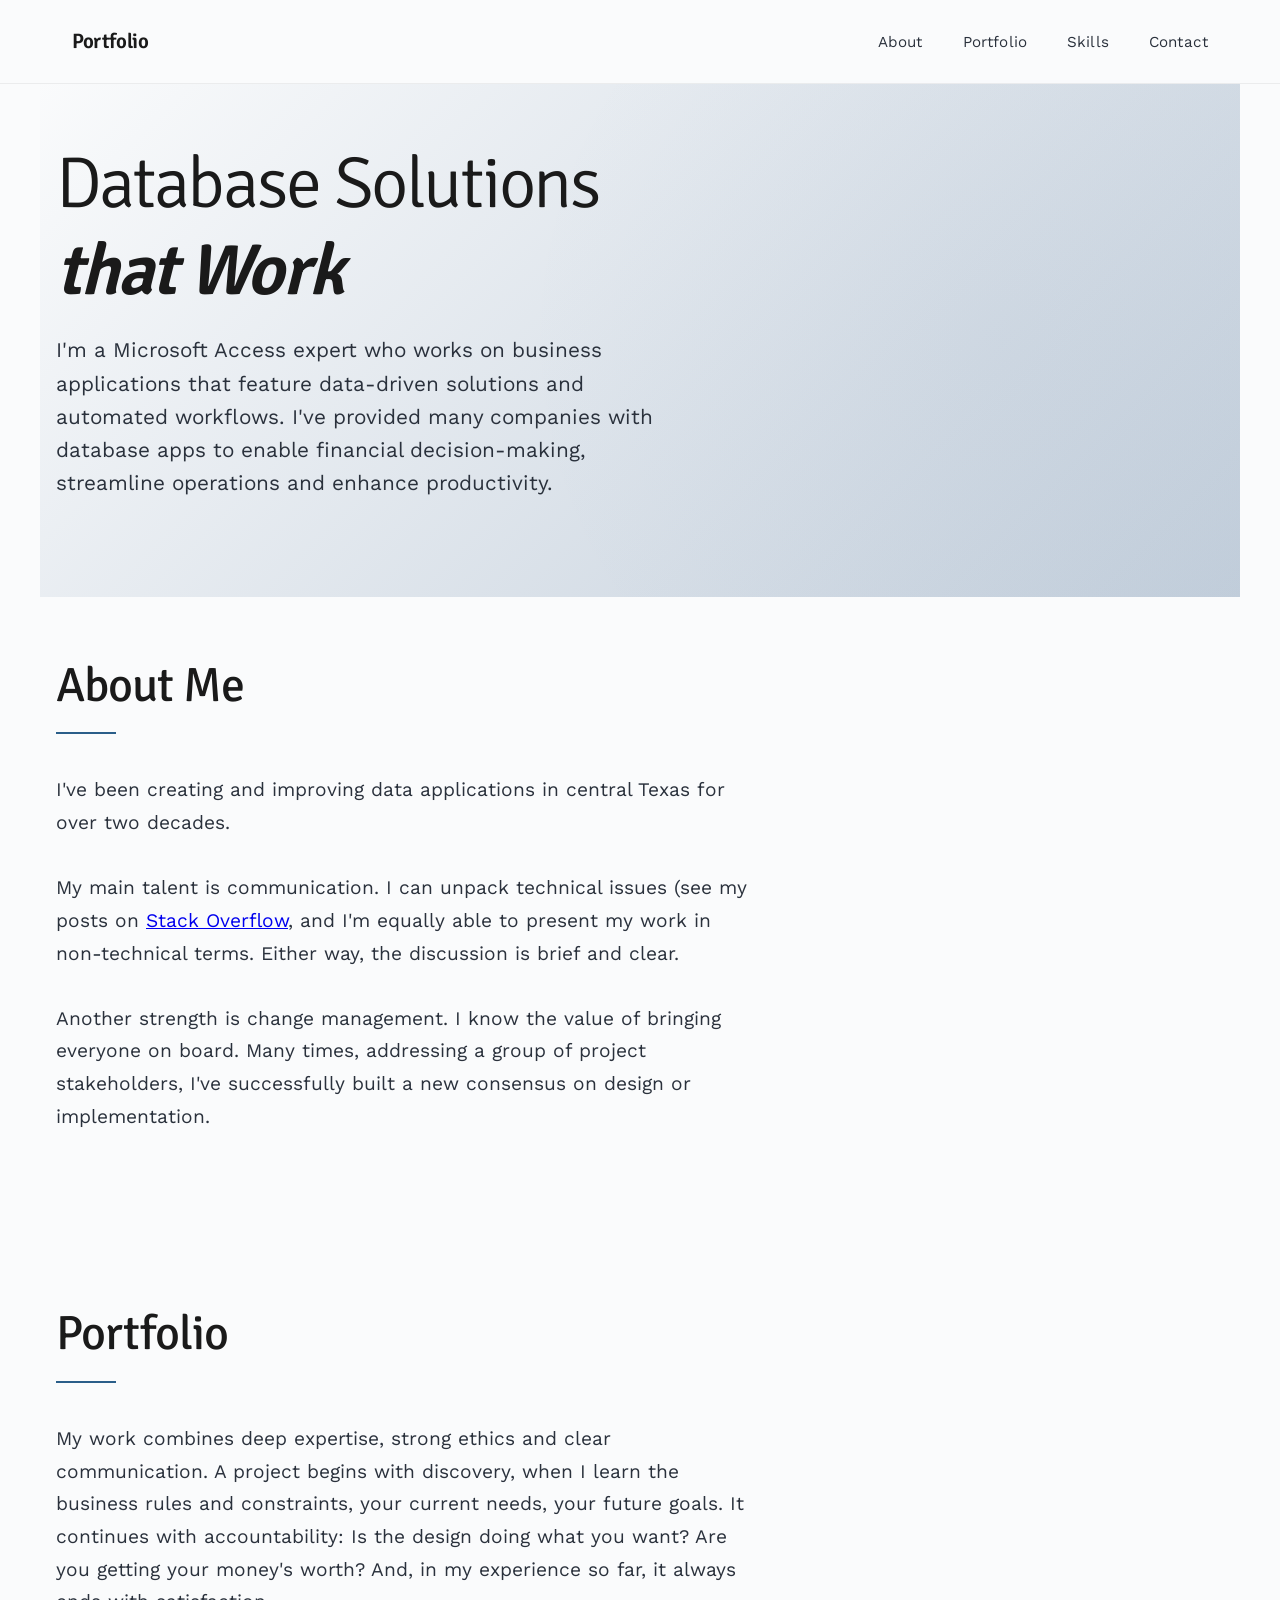
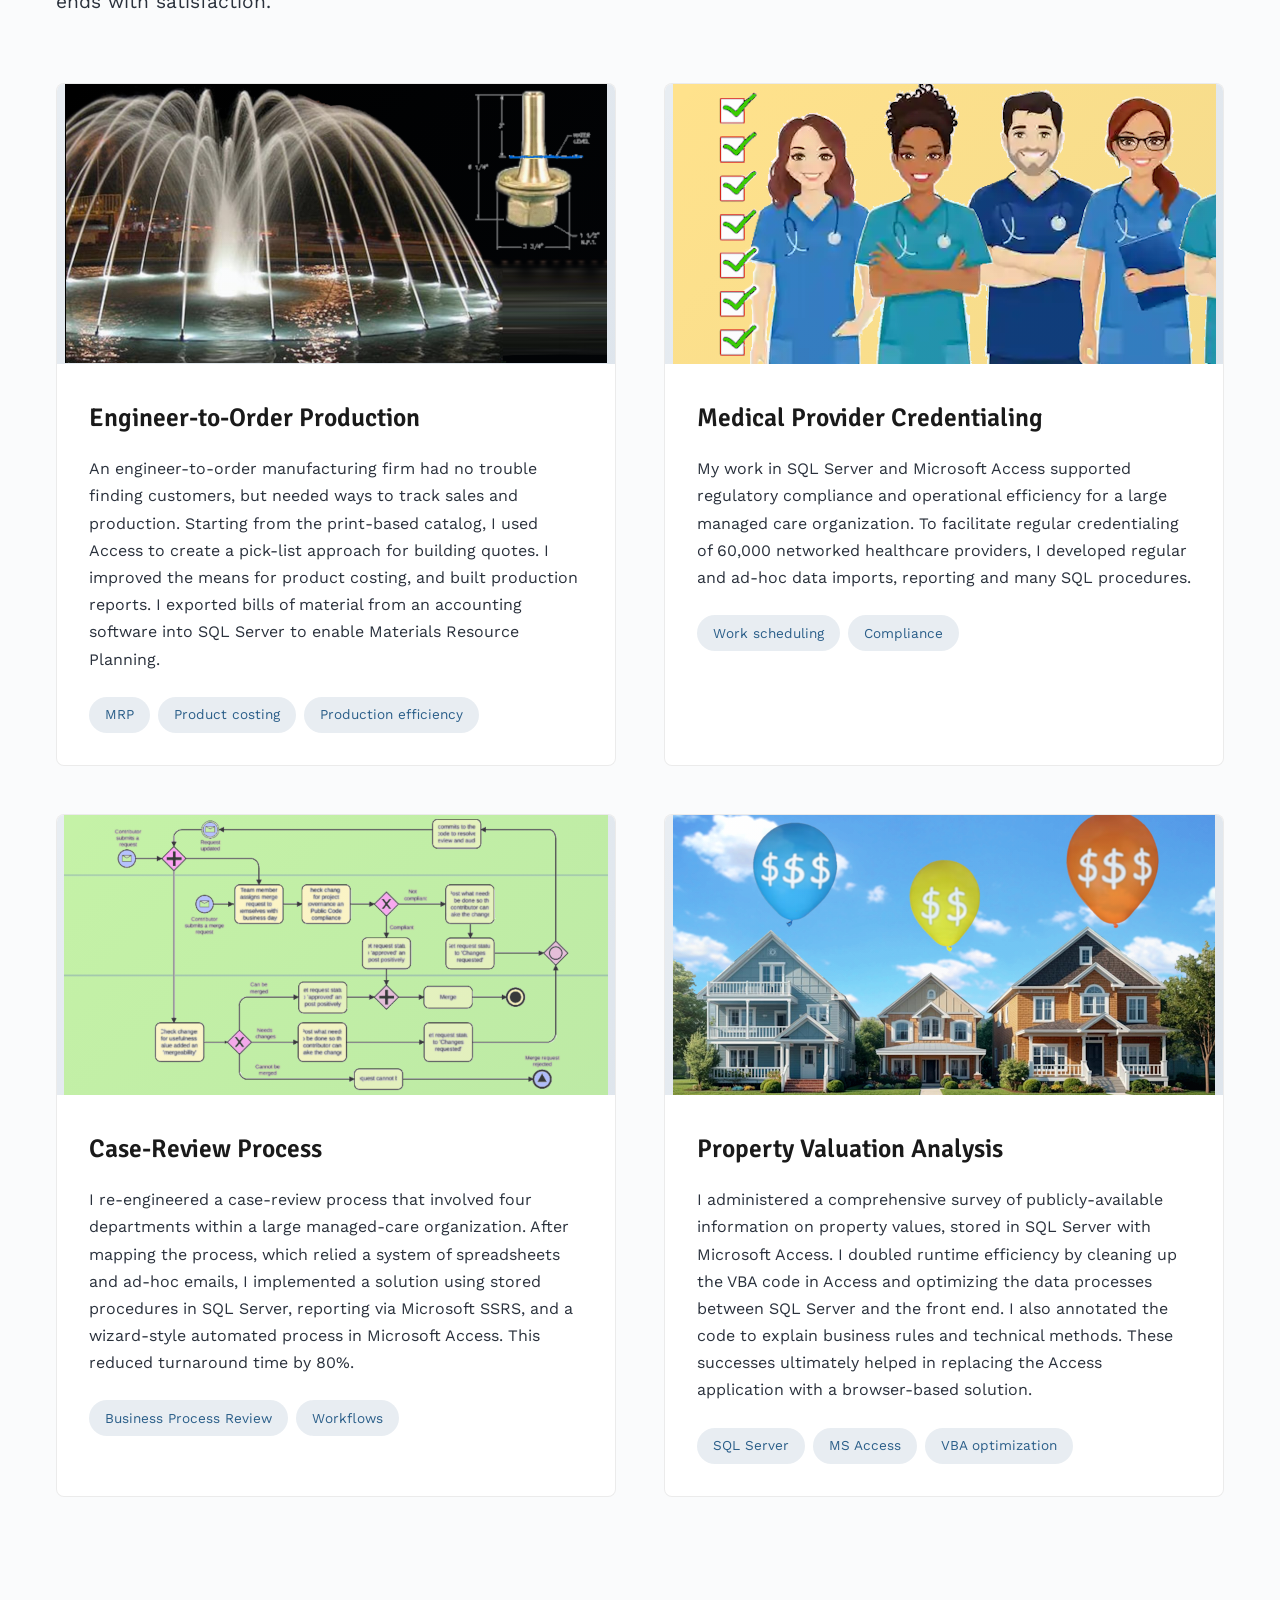
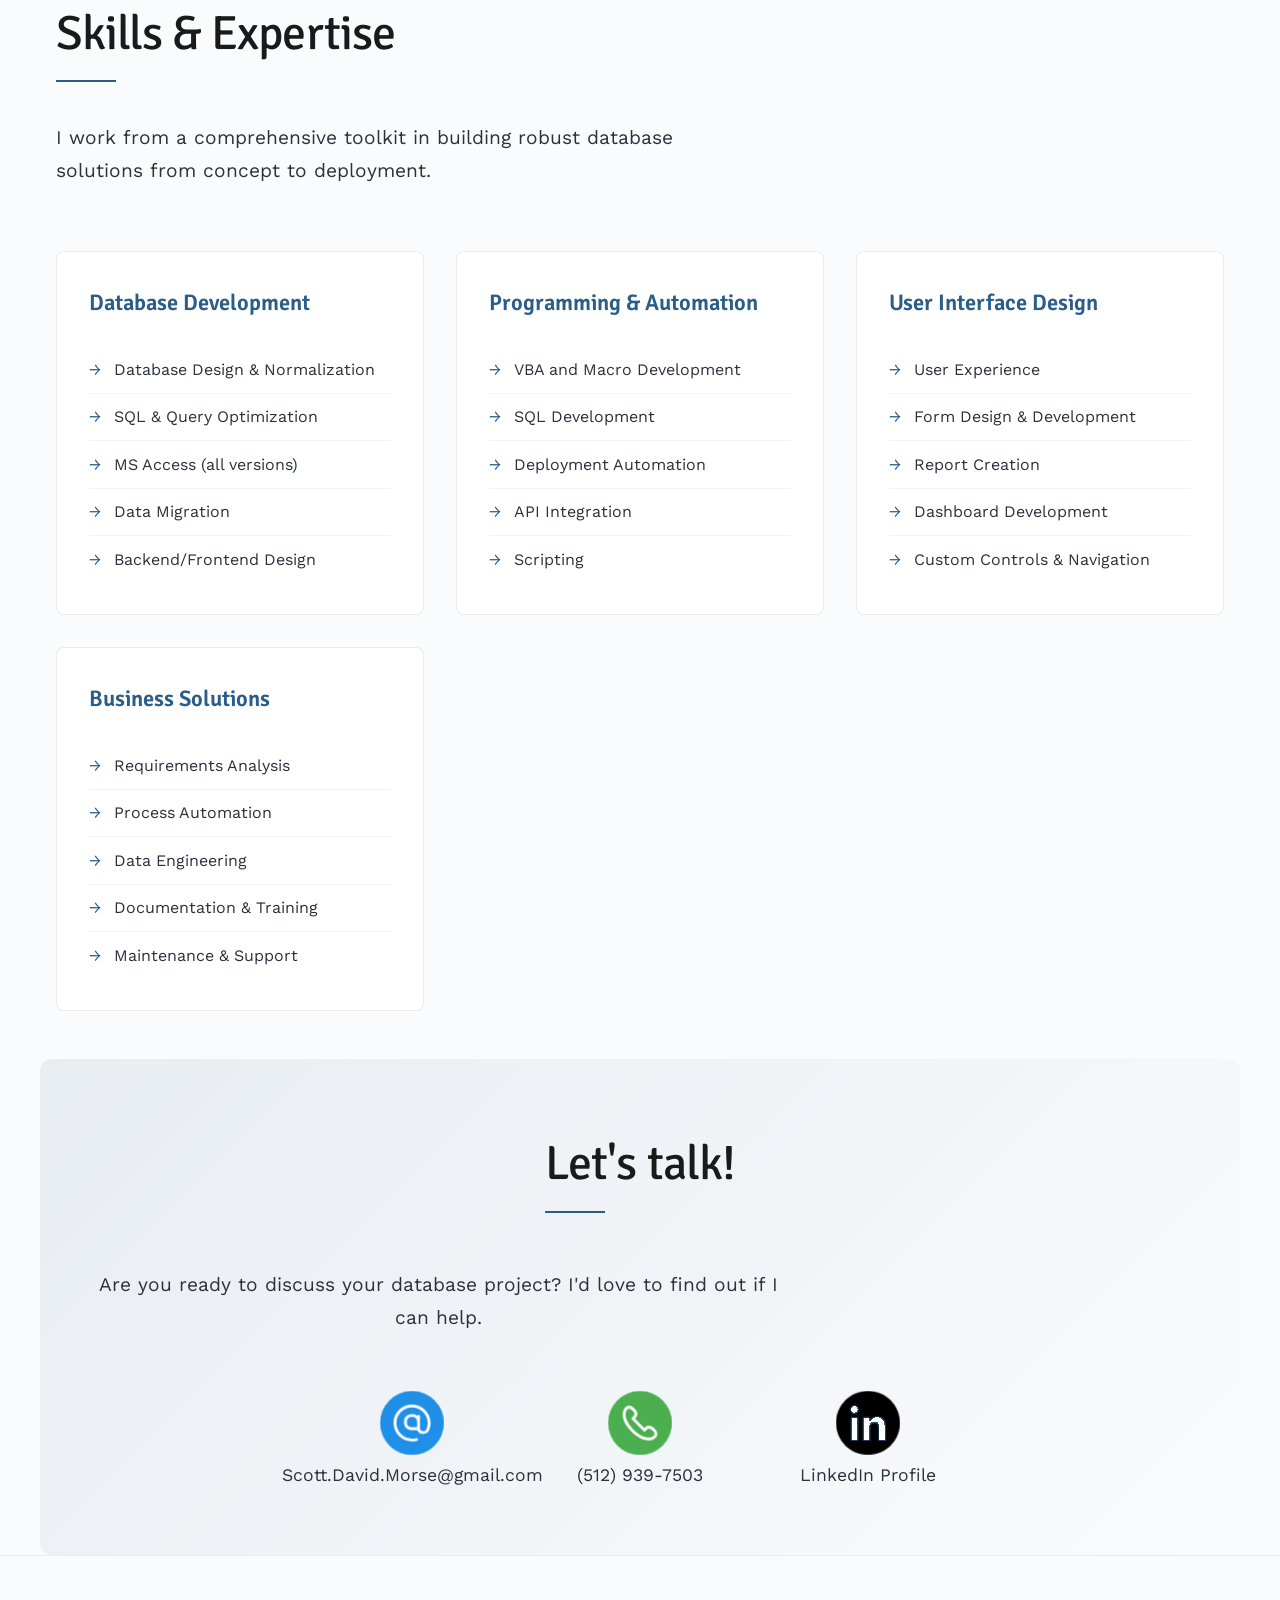
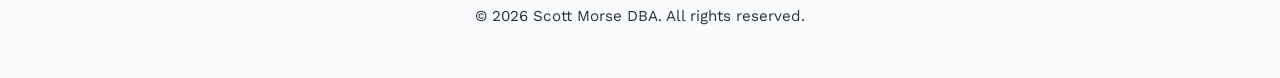
==== index.html @ 1d3ccfbb "further harmonization" ====
<!DOCTYPE html>
<html lang="en">
<head>
    <meta charset="UTF-8">
    <meta name="viewport" content="width=device-width, initial-scale=1.0">
    <title>Scott Morse, Database Administration</title>
    <link href="https://fonts.googleapis.com/css2?family=Signika:ital,wght@0,300;0,400;0,600;1,300&family=Work+Sans:wght@300;400;500&display=swap" rel="stylesheet">
    <style>
        :root {
            --color-ink: #1a1a1a;
            --color-slate: #2a313c;
            --color-mist: #e8edf2;
            --color-paper: #fafbfc;
            --color-accent: #2a5e89;
            --color-accent-light: #306b9c;
            --serif: 'Signika', serif;
            --sans: 'Work Sans', sans-serif;
        }

        * {
            margin: 0;
            padding: 0;
            box-sizing: border-box;
        }

        body {
            font-family: var(--sans);
            color: var(--color-ink);
            background: var(--color-paper);
            line-height: 1.7;
            font-weight: 400;
            -webkit-font-smoothing: antialiased;
        }

        /* Navigation */
        nav {
            position: fixed;
            top: 0;
            width: 100%;
            background: rgba(250, 251, 252, 0.95);
            backdrop-filter: blur(10px);
            border-bottom: 1px solid rgba(0, 0, 0, 0.06);
            z-index: 1000;
            animation: slideDown 0.6s ease-out;
        }

        @keyframes slideDown {
            from {
                transform: translateY(-100%);
                opacity: 0;
            }
            to {
                transform: translateY(0);
                opacity: 1;
            }
        }

        nav .container {
            max-width: 1200px;
            margin: 0 auto;
            padding: 1.5rem 2rem;
            display: flex;
            justify-content: space-between;
            align-items: center;
        }

        nav .logo {
            font-family: var(--serif);
            font-size: 1.3rem;
            font-weight: 600;
            color: var(--color-ink);
            text-decoration: none;
            letter-spacing: -0.02em;
        }

        nav ul {
            display: flex;
            gap: 2.5rem;
            list-style: none;
        }

        nav a {
            color: var(--color-slate);
            text-decoration: none;
            font-size: 0.95rem;
            font-weight: 400;
            letter-spacing: 0.01em;
            transition: color 0.3s ease;
        }

        nav a:hover {
            color: var(--color-accent);
        }

        /* Hero Section */
        .hero {
            margin-top: 80px;
            padding: 4rem 1rem 3rem;
            background: linear-gradient(135deg, #fafbfc 0%, #c2cedb 100%);
            position: relative;
            overflow: hidden;
        }

        .hero::before {
            content: '';
            position: absolute;
            top: -50%;
            right: -20%;
            width: 80%;
            height: 200%;
            background: radial-gradient(circle, rgba(44, 82, 130, 0.03) 0%, transparent 70%);
            animation: float 20s ease-in-out infinite;
        }

        @keyframes float {
            0%, 100% { transform: translate(0, 0) rotate(0deg); }
            50% { transform: translate(-20px, 20px) rotate(5deg); }
        }

        .hero .container {
            max-width: 1200px;
            margin: 0 auto;
            position: relative;
            z-index: 1;
        }

        .hero h1 {
            font-family: var(--serif);
            font-size: 4.5rem;
            font-weight: 300;
            line-height: 1.1;
            margin-bottom: 1.5rem;
            letter-spacing: -0.03em;
            animation: fadeInUp 0.8s ease-out 0.2s both;
        }

        .hero h1 strong {
            font-weight: 600;
            font-style: italic;
            display: block;
            margin-top: 0.5rem;
        }

        .hero .subtitle {
            font-size: 1.3rem;
            color: var(--color-slate);
            max-width: 600px;
            line-height: 1.6;
            margin-bottom: 3rem;
            animation: fadeInUp 0.8s ease-out 0.4s both;
        }

        @keyframes fadeInUp {
            from {
                opacity: 0;
                transform: translateY(30px);
            }
            to {
                opacity: 1;
                transform: translateY(0);
            }
        }

        .cta-button {
            display: inline-block;
            padding: 1rem 2.5rem;
            background: var(--color-accent);
            color: white;
            text-decoration: none;
            font-weight: 400;
            letter-spacing: 0.03em;
            border-radius: 4px;
            transition: all 0.3s ease;
            animation: fadeInUp 0.8s ease-out 0.6s both;
        }

        .cta-button:hover {
            background: var(--color-accent-light);
            transform: translateY(-2px);
            box-shadow: 0 10px 25px rgba(44, 82, 130, 0.2);
        }

        /* Section Styling */
        section {
            padding: 3rem 1rem;
            max-width: 1200px;
            margin: 0 auto;
        }

        section h2 {
            font-family: var(--serif);
            font-size: 3rem;
            font-weight: 400;
            margin-bottom: 1rem;
            letter-spacing: -0.02em;
            position: relative;
            display: inline-block;
        }

        section h2::after {
            content: '';
            position: absolute;
            bottom: -8px;
            left: 0;
            width: 60px;
            height: 2px;
            background: var(--color-accent);
        }

        section .section-intro {
            font-size: 1.2rem;
            color: var(--color-slate);
            margin-bottom: 4rem;
            margin-top: 2rem;
            max-width: 700px;
        }

        /* Portfolio Grid */
        .portfolio-grid {
            display: grid;
            grid-template-columns: repeat(auto-fit, minmax(450px, 1fr));
            gap: 3rem;
            margin-top: 3rem;
        }

        .project-card {
            background: white;
            border: 1px solid rgba(0, 0, 0, 0.08);
            border-radius: 8px;
            overflow: hidden;
            transition: all 0.4s cubic-bezier(0.4, 0, 0.2, 1);
            opacity: 0;
            animation: fadeInUp 0.6s ease-out forwards;
        }

        .project-card:nth-child(1) { animation-delay: 0.1s; }
        .project-card:nth-child(2) { animation-delay: 0.2s; }
        .project-card:nth-child(3) { animation-delay: 0.3s; }
        .project-card:nth-child(4) { animation-delay: 0.4s; }

        .project-card:hover {
            transform: translateY(-8px);
            box-shadow: 0 20px 40px rgba(0, 0, 0, 0.1);
            border-color: var(--color-accent-light);
        }

        .project-image {
            width: 100%;
            height: 280px;
            background: var(--color-mist);
            display: flex;
            align-items: center;
            justify-content: center;
            font-size: 3rem;
            color: var(--color-accent);
            position: relative;
            overflow: hidden; 
        }

        .project-image::before {
            content: '';
            position: absolute;
            top: 0;
            left: 0;
            right: 0;
            bottom: 0;
            background: linear-gradient(135deg, transparent 0%, rgba(44, 82, 130, 0.05) 100%);
        }

        .project-content {
            padding: 2rem;
        }

        .project-content h3 {
            font-family: var(--serif);
            font-size: 1.6rem;
            font-weight: 600;
            margin-bottom: 1rem;
            color: var(--color-ink);
        }

        .project-content p {
            color: var(--color-slate);
            margin-bottom: 1.5rem;
            line-height: 1.7;
        }
		
        .project-tags {
            display: flex;
            flex-wrap: wrap;
            gap: 0.5rem;
        }

        .tag {
            padding: 0.4rem 1rem;
            background: var(--color-mist);
            color: var(--color-accent);
            font-size: 0.85rem;
            border-radius: 20px;
            font-weight: 400;
        }

        /* Skills Section */
        .skills-grid {
            display: grid;
            grid-template-columns: repeat(auto-fit, minmax(280px, 1fr));
            gap: 2rem;
            margin-top: 3rem;
        }

        .skill-category {
            background: white;
            padding: 2rem;
            border-radius: 8px;
            border: 1px solid rgba(0, 0, 0, 0.08);
            transition: all 0.3s ease;
        }

        .skill-category:hover {
            border-color: var(--color-accent-light);
            box-shadow: 0 10px 30px rgba(0, 0, 0, 0.08);
        }

        .skill-category h3 {
            font-family: var(--serif);
            font-size: 1.4rem;
            margin-bottom: 1.5rem;
            color: var(--color-accent);
            font-weight: 600;
        }

        .skill-category ul {
            list-style: none;
        }

        .skill-category li {
            padding: 0.6rem 0;
            color: var(--color-slate);
            border-bottom: 1px solid rgba(0, 0, 0, 0.05);
            display: flex;
            align-items: center;
        }

        .skill-category li:last-child {
            border-bottom: none;
        }

        .skill-category li::before {
            content: '→';
            margin-right: 0.8rem;
            color: var(--color-accent);
            font-weight: 400;
        }

        /* Contact Section */
        #contact {
            background: linear-gradient(135deg, var(--color-mist) 0%, var(--color-paper) 100%);
            border-radius: 12px;
            padding: 4rem 3rem;
            text-align: center;
        }

        #contact h2 {
            margin-bottom: 2rem;
        }

        .contact-info {
            display: flex;
            justify-content: center;
            gap: 3rem;
            margin-top: 3rem;
            flex-wrap: wrap;
        }

        .contact-item {
            display: flex;
            flex-direction: column;
            align-items: center;
            gap: 0.8rem;
        }

        .contact-item .icon {
            width: 50px;
            height: 50px;
            background: var(--color-accent);
            border-radius: 50%;
            display: flex;
            align-items: center;
            justify-content: center;
            color: white;
            font-size: 1.3rem;
        }

        .contact-item a {
            color: var(--color-slate);
            text-decoration: none;
            font-size: 1.1rem;
            transition: color 0.3s ease;
        }

        .contact-item a:hover {
            color: var(--color-accent);
        }

        /* Footer */
        footer {
            text-align: center;
            padding: 3rem 2rem;
            color: var(--color-slate);
            border-top: 1px solid rgba(0, 0, 0, 0.06);
            font-size: 0.95rem;
        }

        /* Responsive */
        @media (max-width: 768px) {
            nav ul {
                gap: 1.5rem;
            }

            .hero h1 {
                font-size: 2.8rem;
            }

            .hero .subtitle {
                font-size: 1.1rem;
            }

            section h2 {
                font-size: 2.2rem;
            }

            .portfolio-grid {
                grid-template-columns: 1fr;
            }

            .skills-grid {
                grid-template-columns: 1fr;
            }

            .contact-info {
                flex-direction: column;
                gap: 2rem;
            }
        }

        /* Smooth scrolling */
        html {
            scroll-behavior: smooth;
        }
    </style>
</head>
<body>
    <!-- Navigation -->
    <nav>
        <div class="container">
            <a href="#" class="logo">Portfolio</a>
            <ul>
                <li><a href="#about">About</a></li>
                <li><a href="#portfolio">Portfolio</a></li>
                <li><a href="#skills">Skills</a></li>
                <li><a href="#contact">Contact</a></li>
            </ul>
        </div>
    </nav>

    <!-- Hero Section -->
    <section class="hero">
        <div class="container">
            <h1>Database Solutions <strong>that Work</strong></h1>
            <p class="subtitle">I'm a Microsoft Access expert who works on business applications that feature data-driven solutions and automated workflows.  I've provided many companies with database apps to enable financial decision-making, streamline operations and enhance productivity.</p>
			<!-- </br> -->
            <!-- <a href="#portfolio" class="cta-button">View My Work</a> -->
        </div>
    </section>

    <!-- About Section -->
    <section id="about">
        <h2>About Me</h2>
        <p class="section-intro">
            I've been creating and improving data applications in central Texas for over two decades.  
			</br></br>
			My main talent is communication.  I can unpack technical issues (see my posts on <a href="https://stackoverflow.com/users/122139/smandoli">Stack Overflow</a>, and I'm equally able to present my work in non-technical terms.  Either way, the discussion is brief and clear.
            </br></br>
            Another strength is change management.  I know the value of bringing everyone on board.  Many times, addressing a group of project stakeholders, I've successfully built a new consensus on design or implementation.  
        </p> 
	</section>

    <!-- Portfolio Section -->
    <section id="portfolio">
        <h2>Portfolio</h2>
        <p class="section-intro"> 
            My work combines deep expertise, strong ethics and clear communication.  A project begins with discovery, when I learn the business rules and constraints, your current needs, your future goals.  It continues with accountability: Is the design doing what you want?  Are you getting your money's worth?  And, in my experience so far, it always ends with satisfaction.
        </p>

        <div class="portfolio-grid">
            <div class="project-card">      <!-- Engineer-to-Order Mfg -->
                <div class="project-image">
					<img src="img/eng_to_order_2.png" 
						alt="A nozzle for use in a decorative water fountain." 
						title="A product for efficient manufacture and sale.">
				</div>
                <div class="project-content">
					<h3>Engineer-to-Order Production</h3>
					<p>
					An engineer-to-order manufacturing firm had no trouble finding customers, but needed ways to track sales and production. Starting from the print-based catalog, I used Access to create a pick-list approach for building quotes. I improved the means for product costing, and built production reports. I exported bills of material from an accounting software into SQL Server to enable Materials Resource Planning. 
					</p>
                    <div class="project-tags">
                        <span class="tag">MRP</span>
                        <span class="tag">Product costing</span>
                        <span class="tag">Production efficiency</span>
                    </div>
                </div>
            </div>
			
            <div class="project-card">      <!-- Medical Provider Credentialing -->
                <div class="project-image">
					<img src="img/med-credentialing.png" 
						alt="picture of medical practitioners" 
						title="Periodic credentialing review of medical personnel.">
				</div>
                <div class="project-content">
                    <h3>Medical Provider Credentialing</h3>
                    <p>My work in SQL Server and Microsoft Access supported regulatory compliance and operational efficiency for a large managed care organization. To facilitate regular credentialing of 60,000 networked healthcare providers, I developed regular and ad-hoc data imports, reporting and many SQL procedures. </p>
                    <div class="project-tags">
                        <span class="tag">Work scheduling</span>
                        <span class="tag">Compliance</span>
                    </div>
                </div>
            </div>

            <div class="project-card">      <!-- Case-Review Process -->
                <div class="project-image">
					<img src="img/workflow-2.png" 
						alt="diagram of a business process" 
						title="Universal Process Notation (UPN) for a business process.">
				</div>
                <div class="project-content">
                    <h3>Case-Review Process</h3>
                    <p>I re-engineered a case-review process that involved four departments within a large managed-care organization.  After mapping the process, which relied a system of spreadsheets and ad-hoc emails, I implemented a solution using stored procedures in SQL Server, reporting via Microsoft SSRS, and a wizard-style automated process in Microsoft Access.  This reduced turnaround time by 80%. 
                    </p>
                    <div class="project-tags">
                        <span class="tag">Business Process Review</span>
                        <span class="tag">Workflows</span>
                    </div>
                </div>
            </div>
		             
            <div class="project-card">      <!-- Property Valuation Analysis -->
                <div class="project-image">
					<img src="img/property_valuation.png" 
						alt="picture of houses with balloons and dollar signs" 
						title="Residential properties compared in terms of relative value.">
				</div>                
                <div class="project-content">
					<h3>Property Valuation Analysis</h3>
                    <p>
					I administered a comprehensive survey of publicly-available information on property values, stored in SQL Server with Microsoft Access.  I doubled runtime efficiency by cleaning up the VBA code in Access and optimizing the data processes between SQL Server and the front end. I also annotated the code to explain business rules and technical methods. These successes ultimately helped in replacing the Access application with a browser-based solution.</p>
                    <div class="project-tags">
                        <span class="tag">SQL Server</span>
                        <span class="tag">MS Access</span>
                        <span class="tag">VBA optimization</span>
                    </div>
                </div>
            </div>
        </div>
    </section>

    <!-- Skills Section -->
    <section id="skills">
        <h2>Skills & Expertise</h2>
        <p class="section-intro">
            I work from a comprehensive toolkit in building robust database solutions from concept to deployment.
        </p>

        <div class="skills-grid">
            <div class="skill-category">
                <h3>Database Development</h3>
                <ul>
                    <li>Database Design & Normalization</li>
                    <li>SQL & Query Optimization</li>
                    <li>MS Access (all versions)</li>
                    <li>Data Migration</li>
                    <li>Backend/Frontend Design</li>
                </ul>
            </div>

            <div class="skill-category">
                <h3>Programming & Automation</h3>
                <ul>
                    <li>VBA and Macro Development</li>
                    <li>SQL Development</li>
                    <li>Deployment Automation</li>
                    <li>API Integration</li>
                    <li>Scripting</li>
                </ul>
            </div>

            <div class="skill-category">
                <h3>User Interface Design</h3>
                <ul>
                    <li>User Experience</li>
                    <li>Form Design & Development</li>
                    <li>Report Creation</li>
                    <li>Dashboard Development</li>
                    <li>Custom Controls & Navigation</li>
                </ul>
            </div>

            <div class="skill-category">
                <h3>Business Solutions</h3>
                <ul>
                    <li>Requirements Analysis</li>
                    <li>Process Automation</li>
                    <li>Data Engineering</li>
                    <li>Documentation & Training</li>
                    <li>Maintenance & Support</li>
                </ul>
            </div>
        </div>
    </section>

    <!-- Contact Section -->
    <section id="contact">
        <h2>Let's talk!</h2>
        <p class="section-intro">
            Are you ready to discuss your database project?  I'd love to find out if I can help.
        </p>  
     
        <div class="contact-info">
            <div class="contact-item" style="width:180px">
                <div class="icon"><img src="img/atsign-blue-circle-20559_64.png"></div>
                <a href="mailto:Scott.David.Morse@gmail.com">Scott.David.Morse@gmail.com</a>
            </div>
            <div class="contact-item" style="width:180px">
                <div class="icon"><img src="img/green-circle-phone-20546_64.png"></div>
                <a href="tel:+5129397503">(512) 939-7503</a>
            </div>
            <div class="contact-item" style="width:180px">
                <div class="icon"><img src="img/linkedin-2166_64.png"></div>
                <a href="https://www.linkedin.com/in/scottdavidmorse/" target="_blank">LinkedIn Profile</a>
            </div>
        </div>
    </section>

    <!-- Footer -->
    <footer>
        <p>&copy; 2026 Scott Morse DBA. All rights reserved.</p>
    </footer>

    <script>
        // Smooth scroll for navigation links
        document.querySelectorAll('nav a[href^="#"]').forEach(anchor => {
            anchor.addEventListener('click', function (e) {
                e.preventDefault();
                const target = document.querySelector(this.getAttribute('href'));
                if (target) {
                    target.scrollIntoView({
                        behavior: 'smooth',
                        block: 'start'
                    });
                }
            });
        });

        // Intersection Observer for scroll animations
        const observerOptions = {
            threshold: 0.1,
            rootMargin: '0px 0px -50px 0px'
        };

        const observer = new IntersectionObserver((entries) => {
            entries.forEach(entry => {
                if (entry.isIntersecting) {
                    entry.target.style.opacity = '1';
                    entry.target.style.transform = 'translateY(0)';
                }
            });
        }, observerOptions);

        // Observe project cards
        document.querySelectorAll('.project-card').forEach(card => {
            observer.observe(card);
        });
    </script>
</body>
</html>
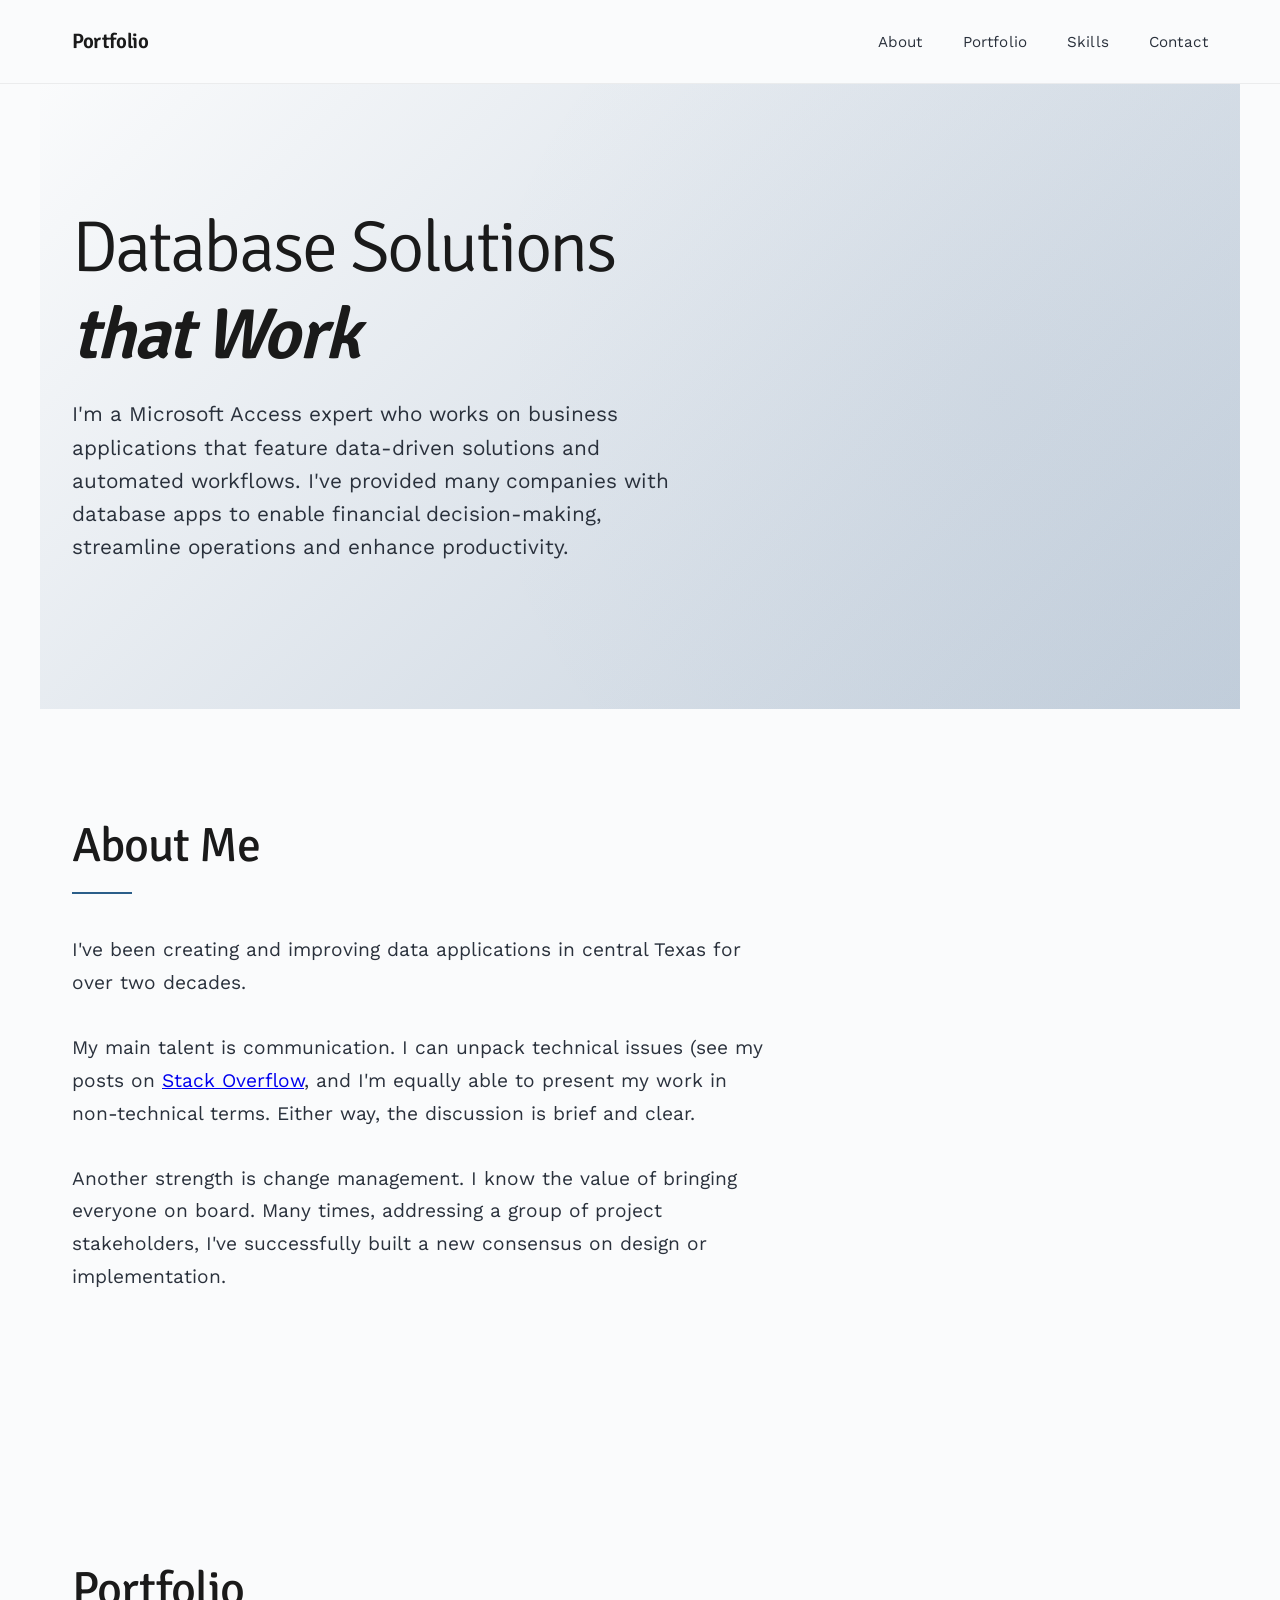
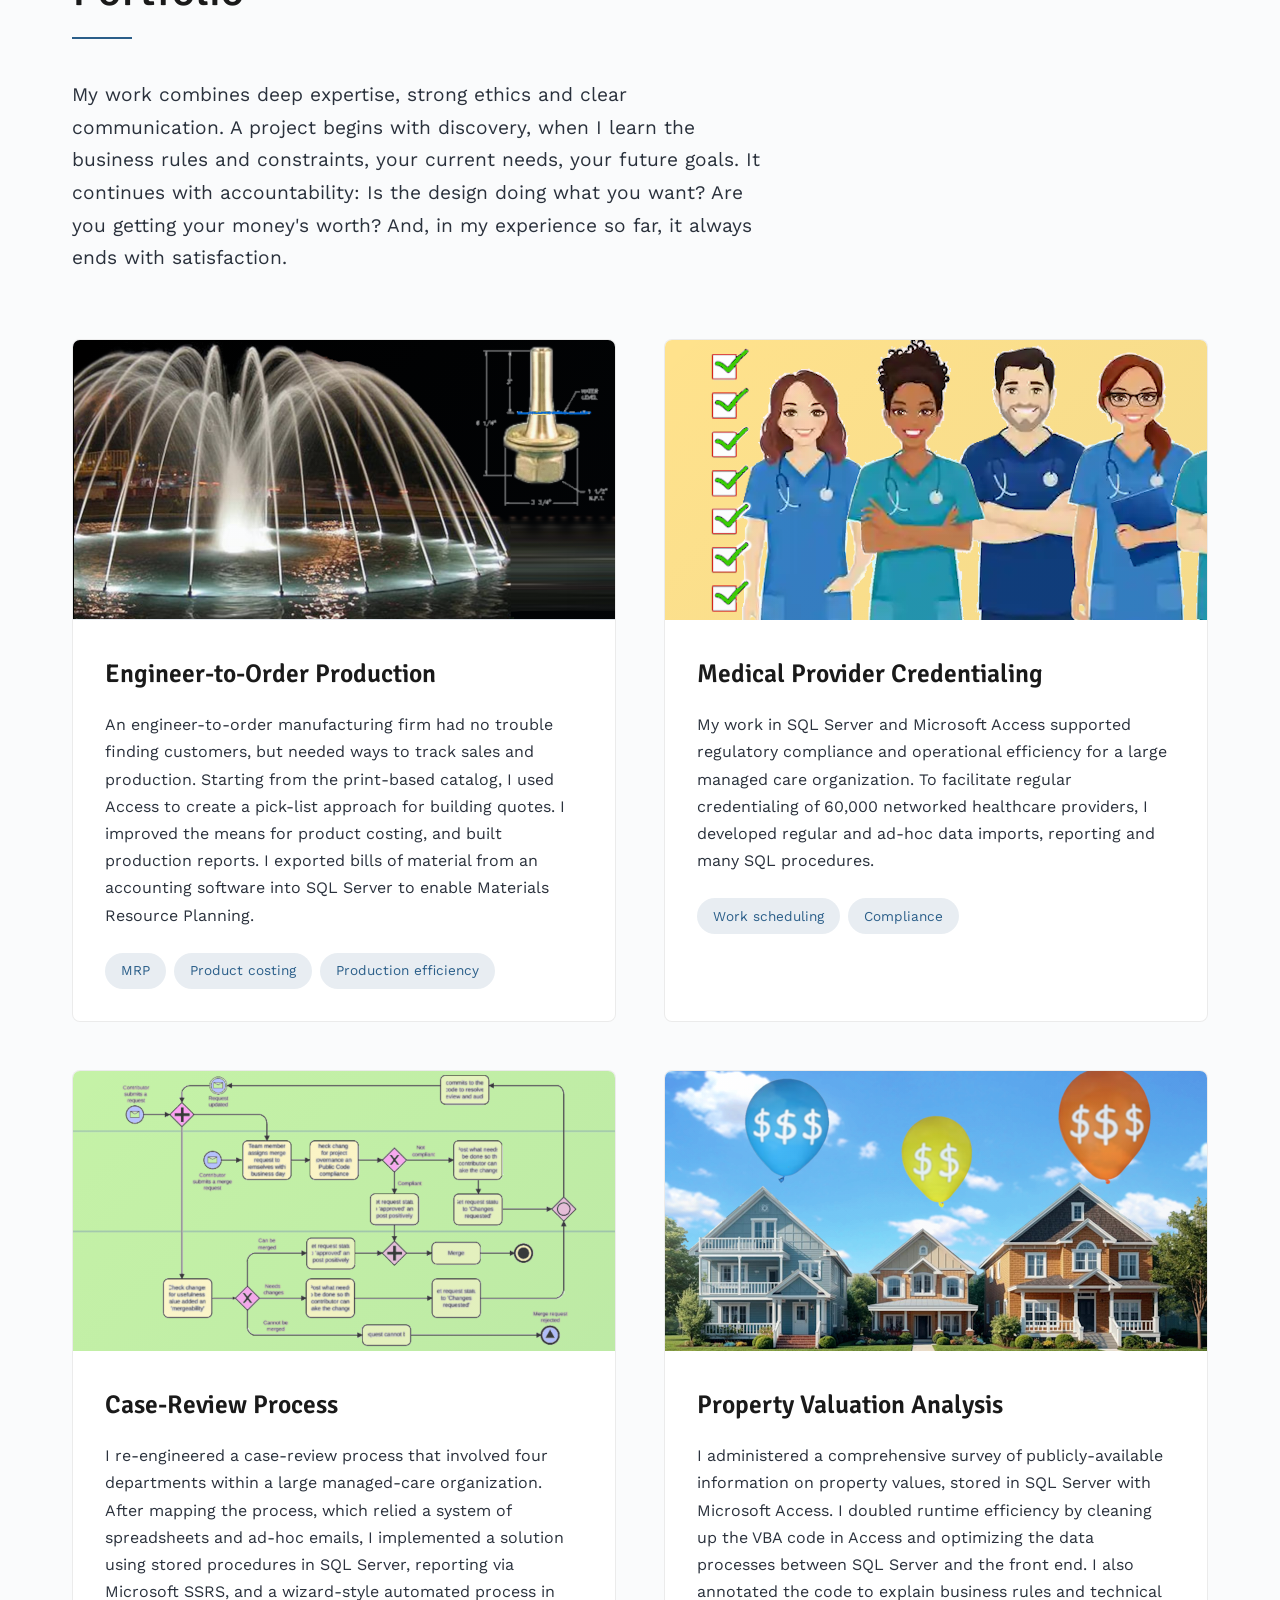
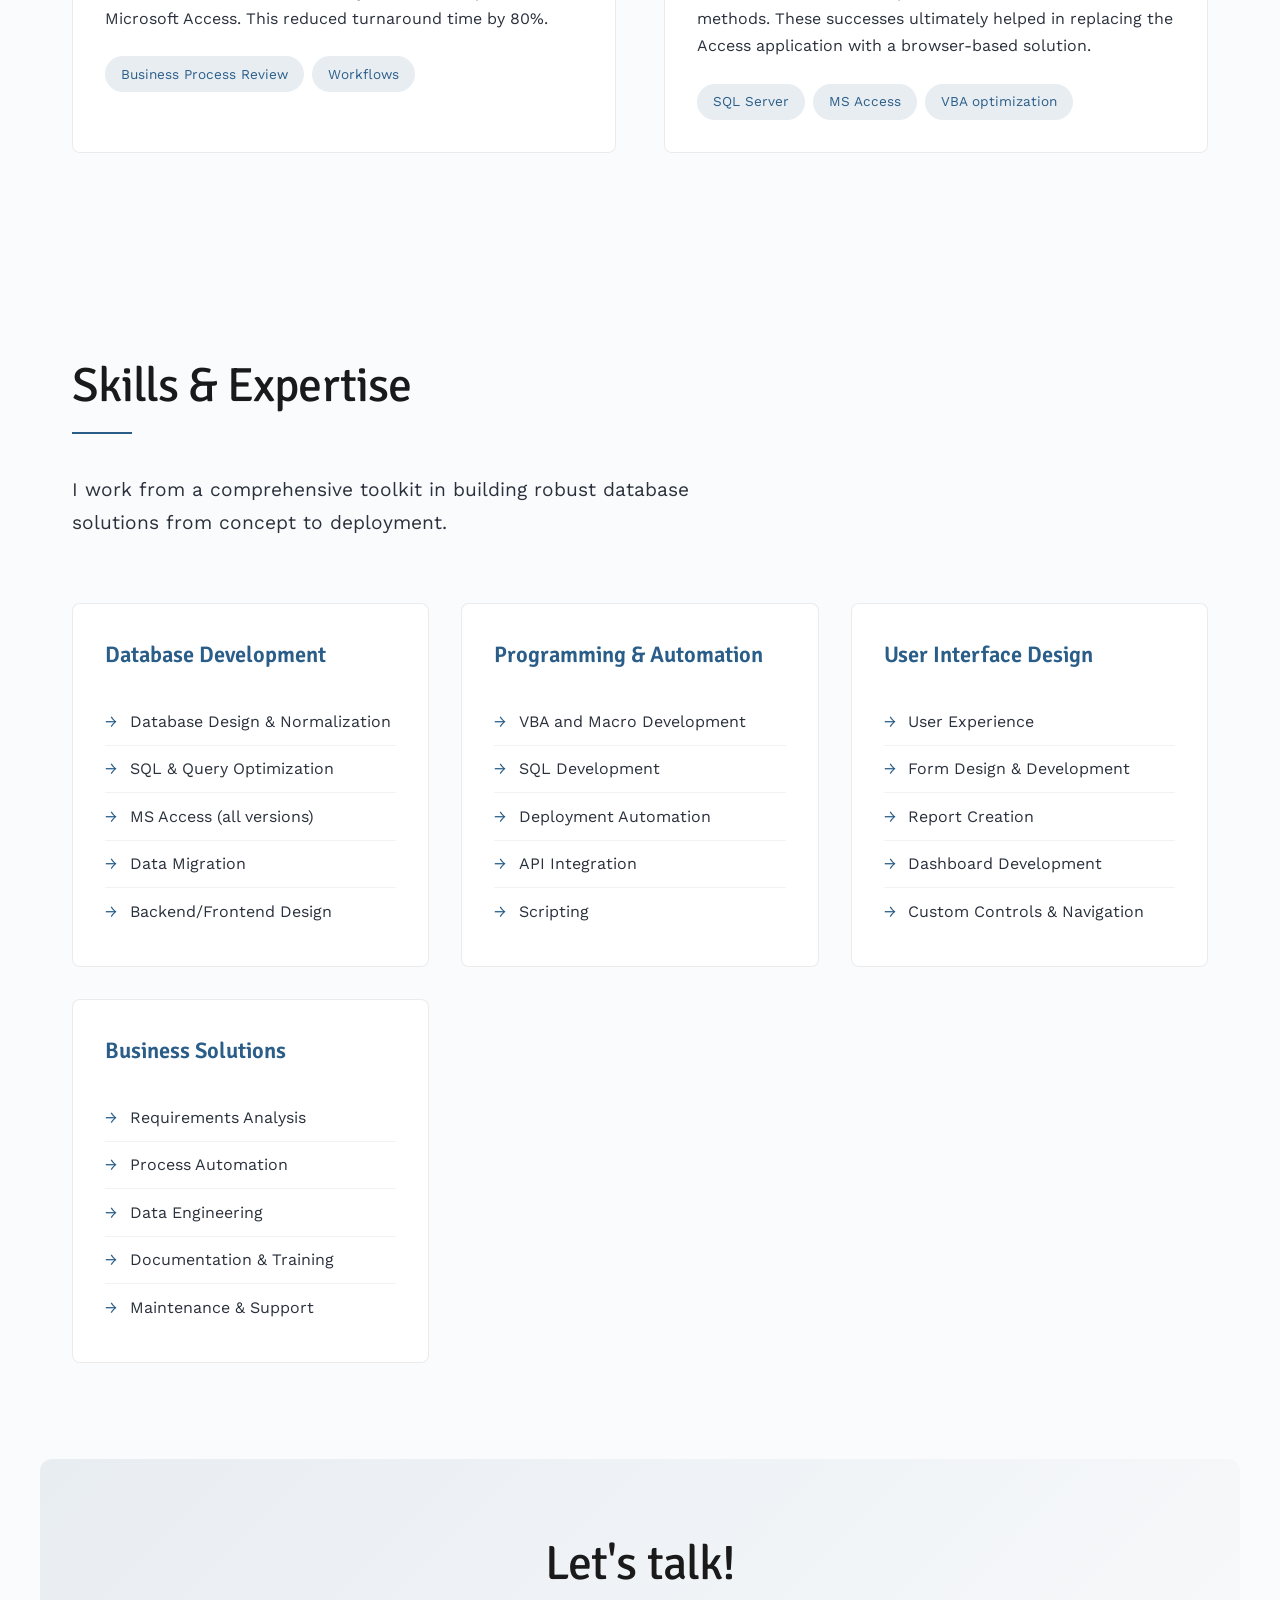
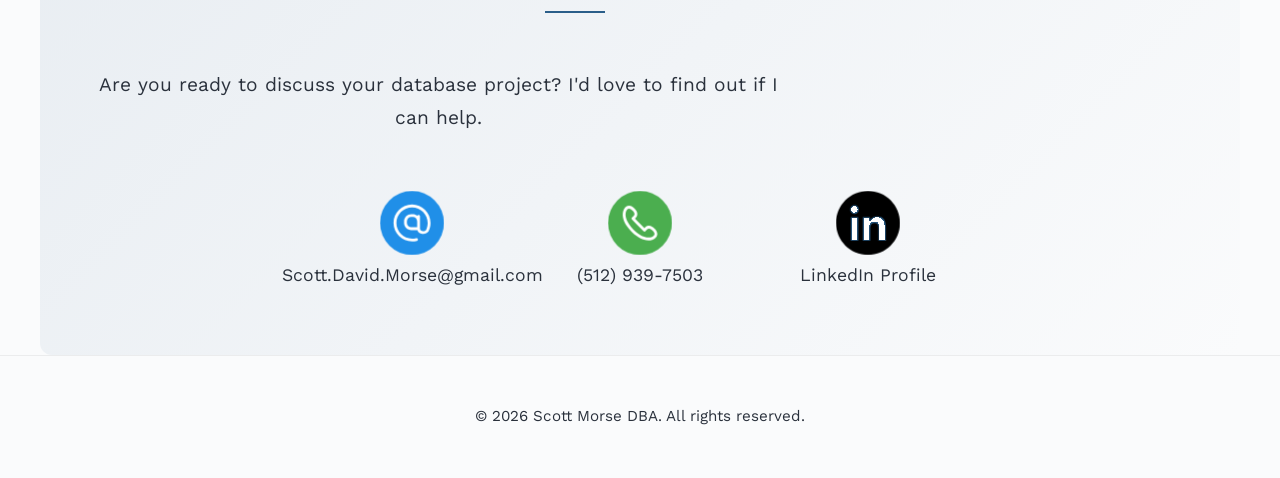
==== commit c4b3fdc0: "Flaws are resolved; ready further dev" ====
--- a/index.html
+++ b/index.html
@@ -95,7 +95,7 @@
         /* Hero Section */
         .hero {
             margin-top: 80px;
-            padding: 4rem 1rem 3rem;
+            padding: 8rem 2rem 6rem;
             background: linear-gradient(135deg, #fafbfc 0%, #c2cedb 100%);
             position: relative;
             overflow: hidden;
@@ -182,7 +182,7 @@
 
         /* Section Styling */
         section {
-            padding: 3rem 1rem;
+            padding: 6rem 2rem;
             max-width: 1200px;
             margin: 0 auto;
         }
@@ -254,7 +254,7 @@
             font-size: 3rem;
             color: var(--color-accent);
             position: relative;
-            overflow: hidden; 
+            overflow: hidden;
         }
 
         .project-image::before {
@@ -284,7 +284,7 @@
             margin-bottom: 1.5rem;
             line-height: 1.7;
         }
-		
+
         .project-tags {
             display: flex;
             flex-wrap: wrap;
@@ -625,7 +625,7 @@
         <p class="section-intro">
             Are you ready to discuss your database project?  I'd love to find out if I can help.
         </p>  
-     
+
         <div class="contact-info">
             <div class="contact-item" style="width:180px">
                 <div class="icon"><img src="img/atsign-blue-circle-20559_64.png"></div>
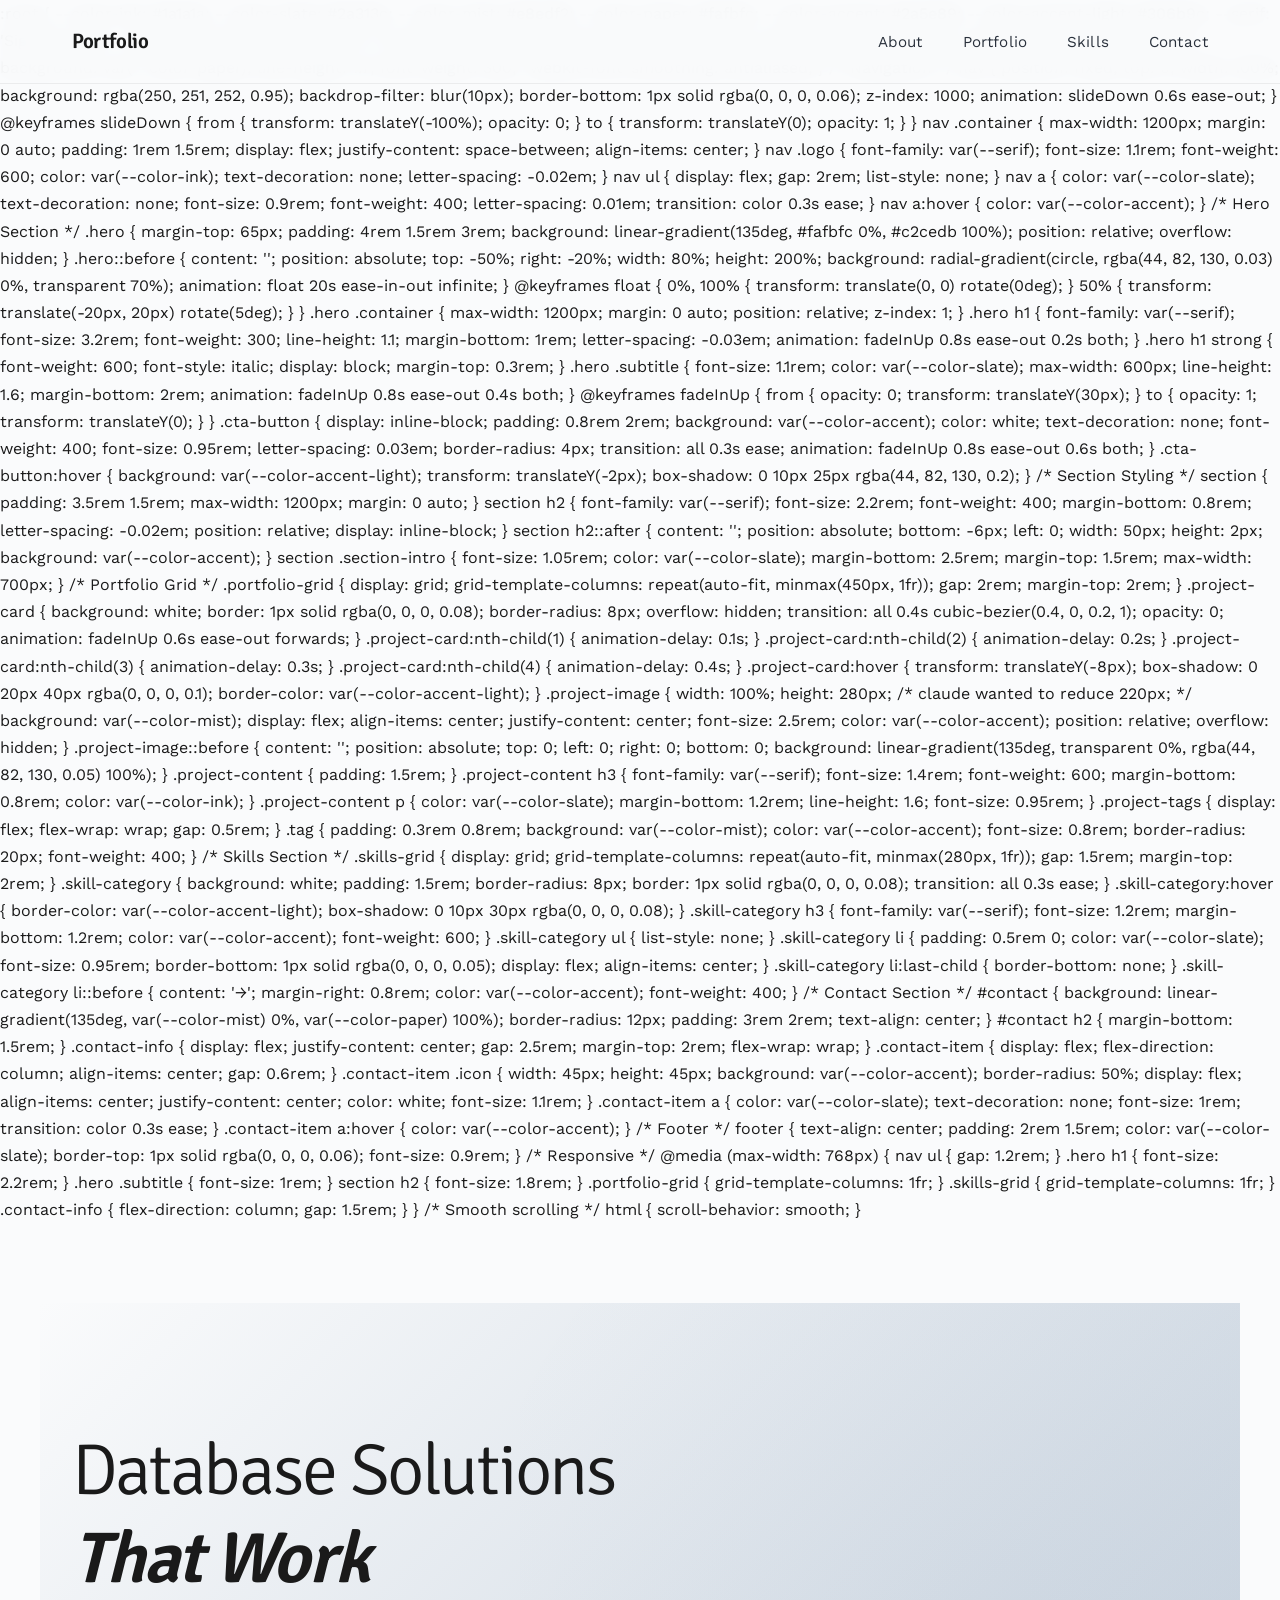
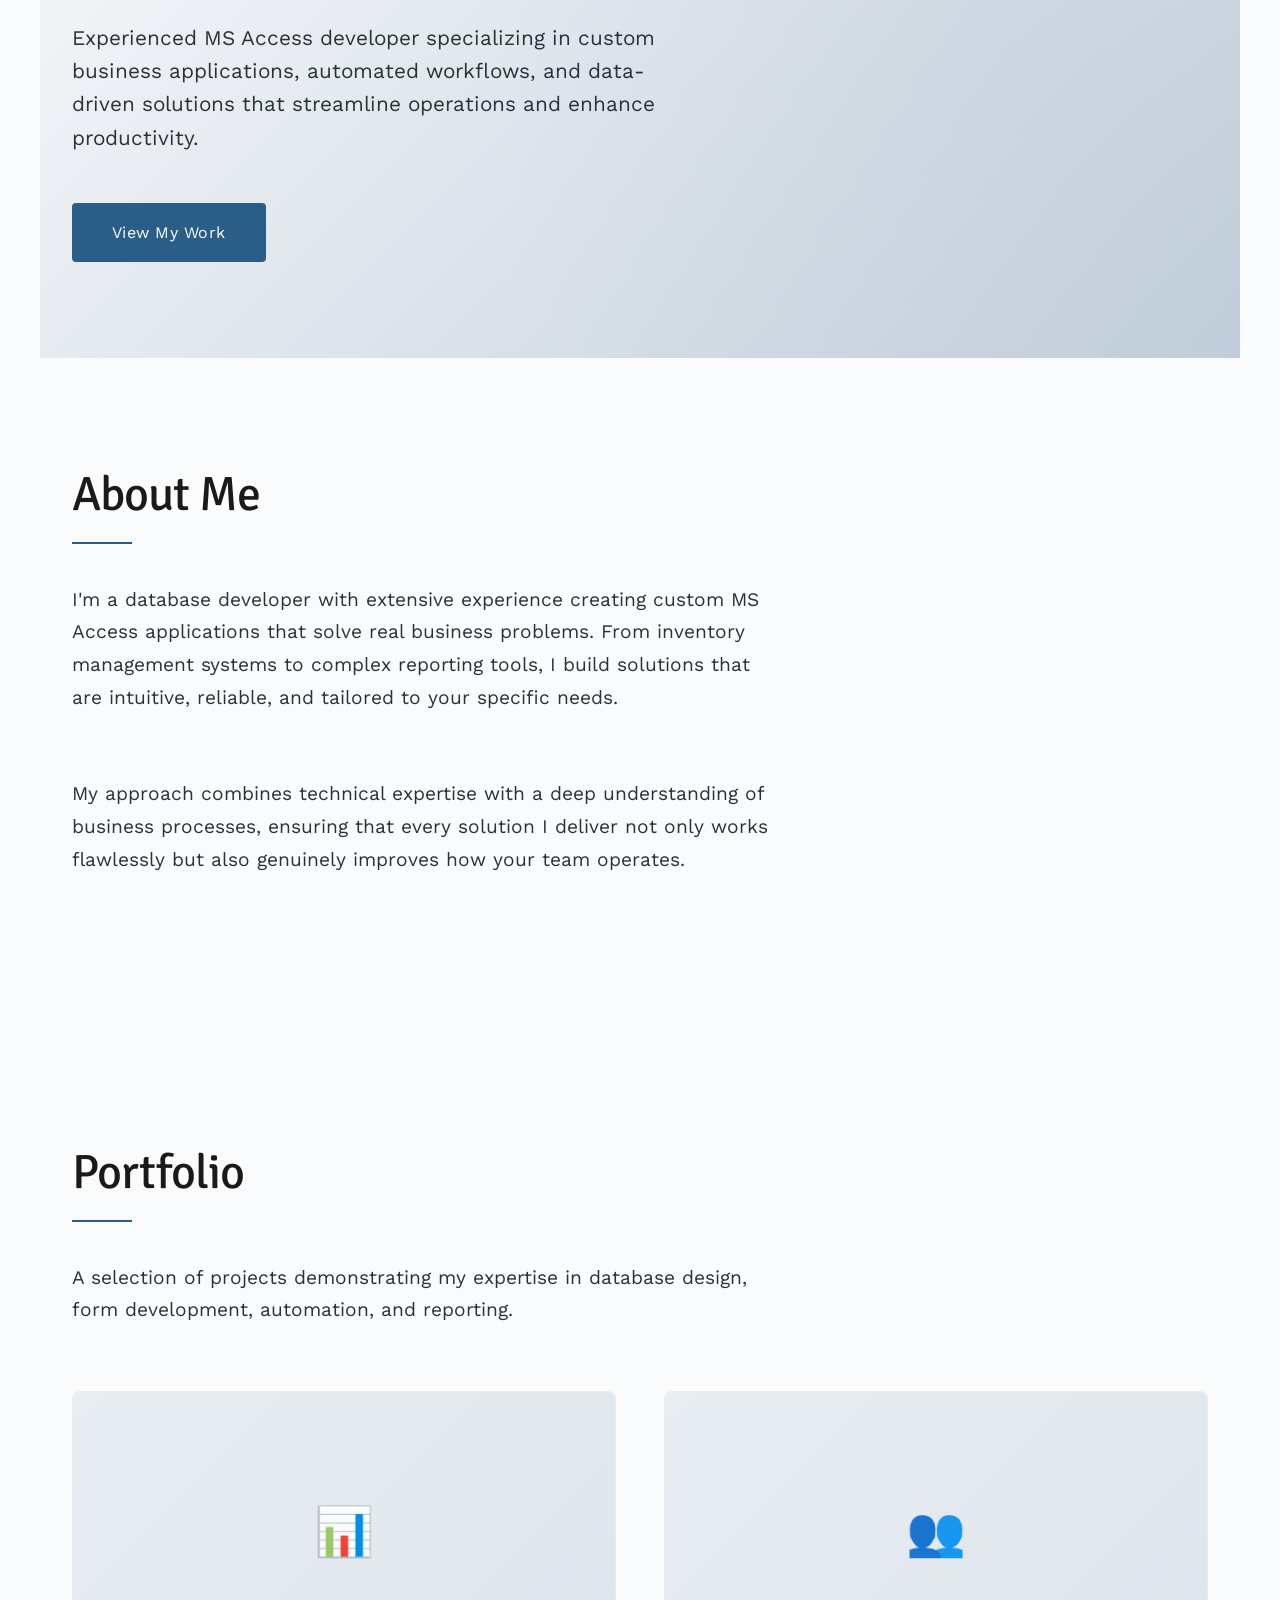
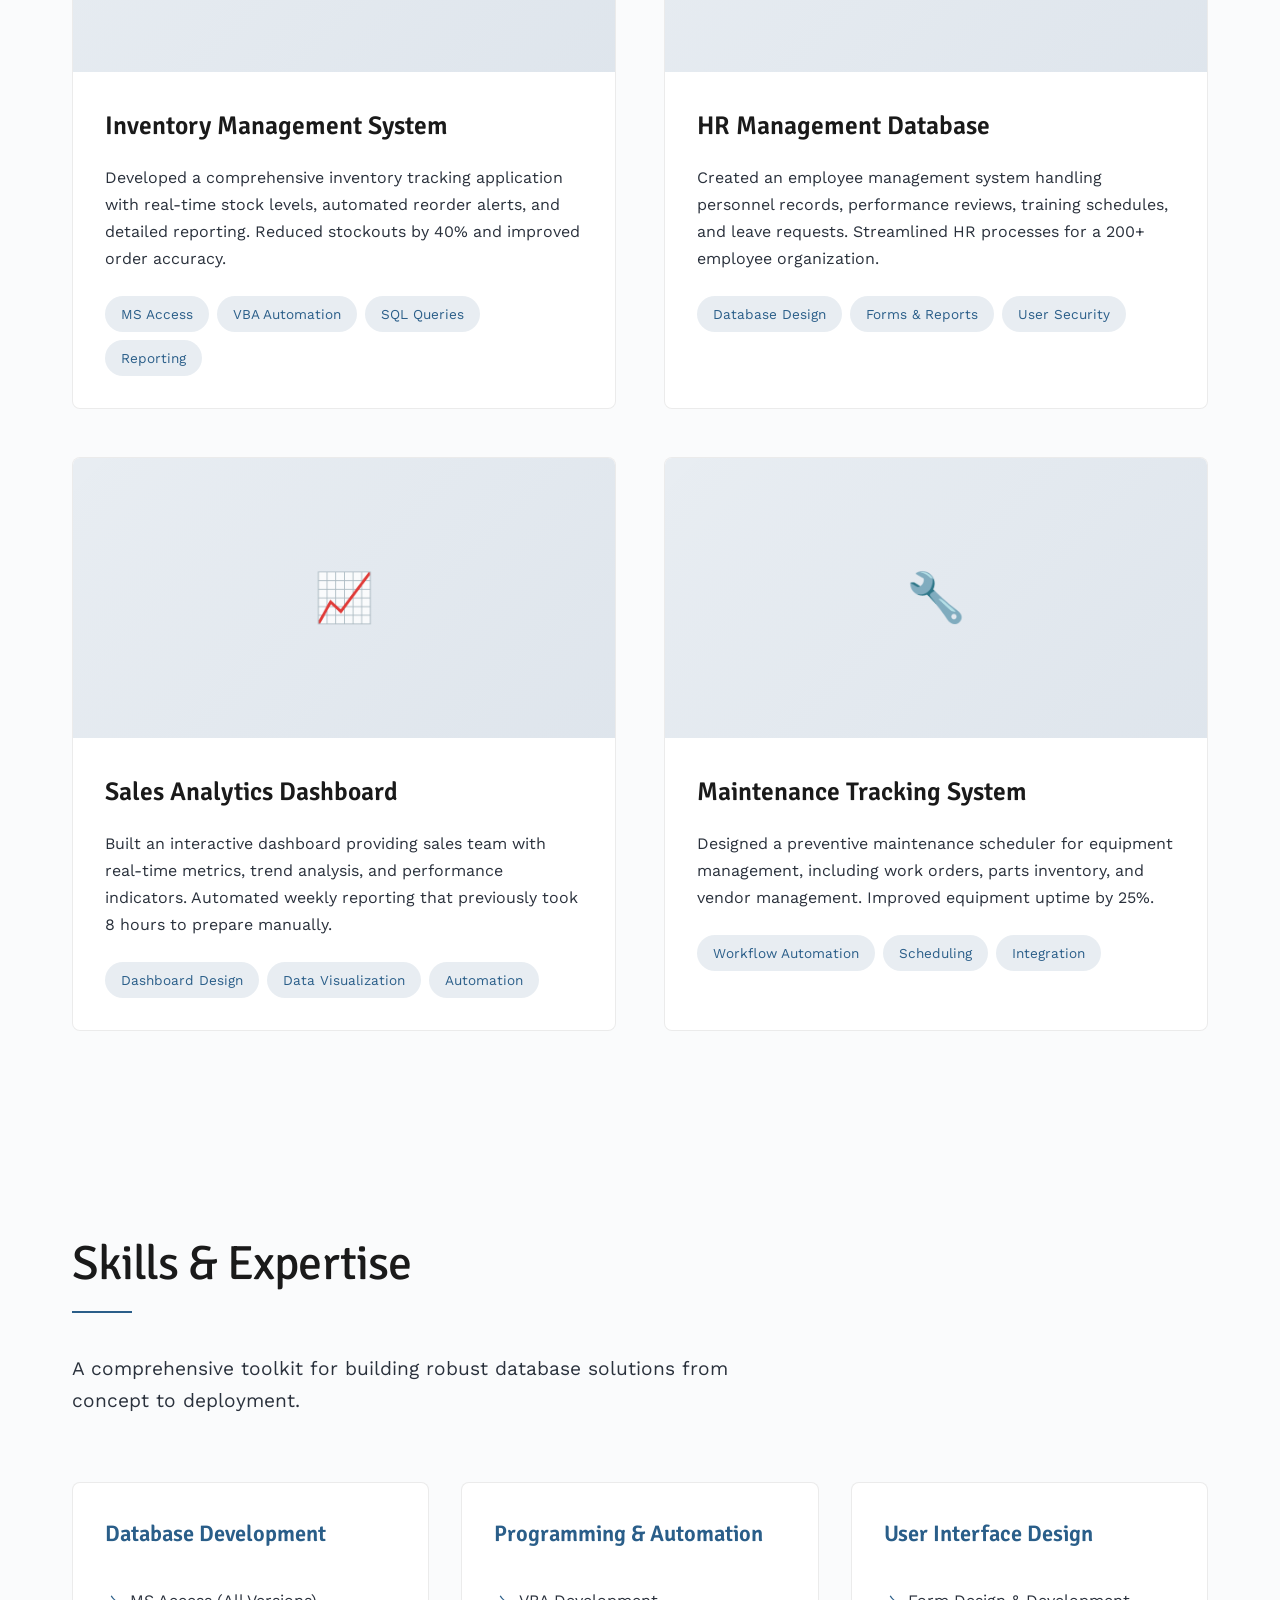
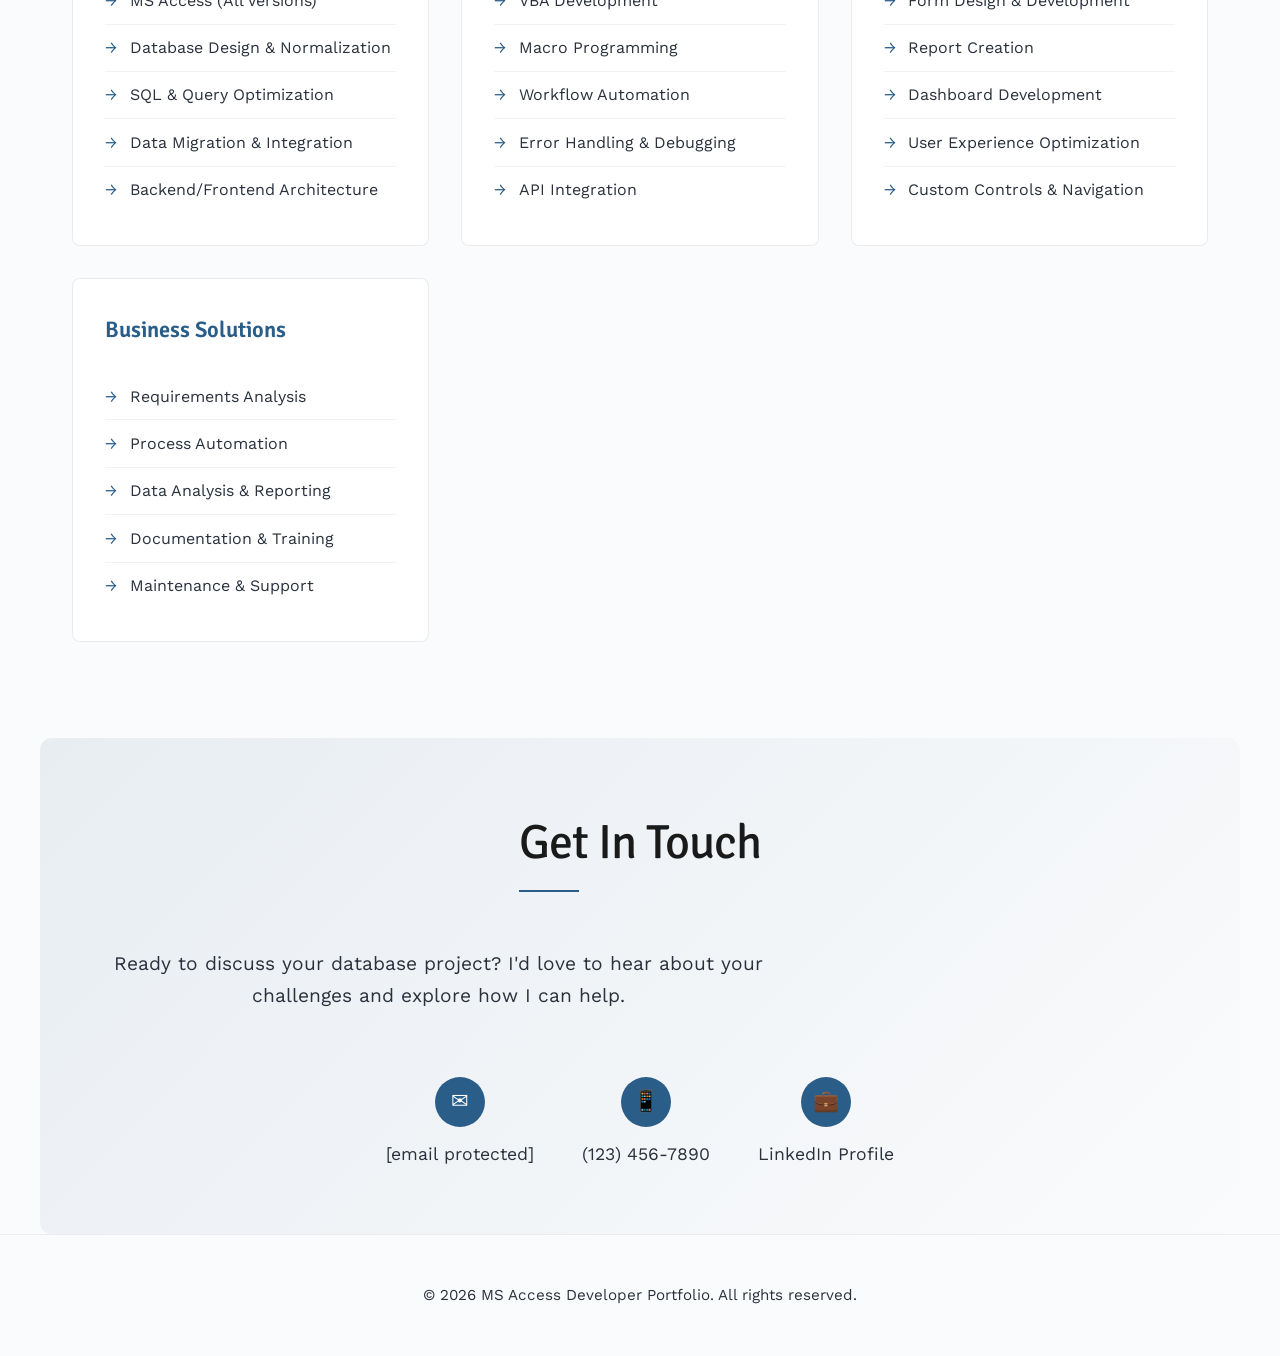
==== commit 79c87b81: "Update index.html Revised styles for less white space (thank you claude)" ====
--- a/index.html
+++ b/index.html
@@ -448,6 +448,451 @@
             scroll-behavior: smooth;
         }
     </style>
+        :root {
+            --color-ink: #1a1a1a;
+            --color-slate: #2a313c;
+            --color-mist: #e8edf2;
+            --color-paper: #fafbfc;
+            --color-accent: #2a5e89;
+            --color-accent-light: #306b9c;
+            --serif: 'Signika', serif;
+            --sans: 'Work Sans', sans-serif;
+        }
+
+        * {
+            margin: 0;
+            padding: 0;
+            box-sizing: border-box;
+        }
+
+        body {
+            font-family: var(--sans);
+            color: var(--color-ink);
+            background: var(--color-paper);
+            line-height: 1.7;
+            font-weight: 300;
+            -webkit-font-smoothing: antialiased;
+        }
+
+        /* Navigation */
+        nav {
+            position: fixed;
+            top: 0;
+            width: 100%;
+            background: rgba(250, 251, 252, 0.95);
+            backdrop-filter: blur(10px);
+            border-bottom: 1px solid rgba(0, 0, 0, 0.06);
+            z-index: 1000;
+            animation: slideDown 0.6s ease-out;
+        }
+
+        @keyframes slideDown {
+            from {
+                transform: translateY(-100%);
+                opacity: 0;
+            }
+            to {
+                transform: translateY(0);
+                opacity: 1;
+            }
+        }
+
+        nav .container {
+            max-width: 1200px;
+            margin: 0 auto;
+            padding: 1rem 1.5rem;
+            display: flex;
+            justify-content: space-between;
+            align-items: center;
+        }
+
+        nav .logo {
+            font-family: var(--serif);
+            font-size: 1.1rem;
+            font-weight: 600;
+            color: var(--color-ink);
+            text-decoration: none;
+            letter-spacing: -0.02em;
+        }
+
+        nav ul {
+            display: flex;
+            gap: 2rem;
+            list-style: none;
+        }
+
+        nav a {
+            color: var(--color-slate);
+            text-decoration: none;
+            font-size: 0.9rem;
+            font-weight: 400;
+            letter-spacing: 0.01em;
+            transition: color 0.3s ease;
+        }
+
+        nav a:hover {
+            color: var(--color-accent);
+        }
+
+        /* Hero Section */
+        .hero {
+            margin-top: 65px;
+            padding: 4rem 1.5rem 3rem;
+            background: linear-gradient(135deg, #fafbfc 0%, #c2cedb 100%);
+            position: relative;
+            overflow: hidden;
+        }
+
+        .hero::before {
+            content: '';
+            position: absolute;
+            top: -50%;
+            right: -20%;
+            width: 80%;
+            height: 200%;
+            background: radial-gradient(circle, rgba(44, 82, 130, 0.03) 0%, transparent 70%);
+            animation: float 20s ease-in-out infinite;
+        }
+
+        @keyframes float {
+            0%, 100% { transform: translate(0, 0) rotate(0deg); }
+            50% { transform: translate(-20px, 20px) rotate(5deg); }
+        }
+
+        .hero .container {
+            max-width: 1200px;
+            margin: 0 auto;
+            position: relative;
+            z-index: 1;
+        }
+
+        .hero h1 {
+            font-family: var(--serif);
+            font-size: 3.2rem;
+            font-weight: 300;
+            line-height: 1.1;
+            margin-bottom: 1rem;
+            letter-spacing: -0.03em;
+            animation: fadeInUp 0.8s ease-out 0.2s both;
+        }
+
+        .hero h1 strong {
+            font-weight: 600;
+            font-style: italic;
+            display: block;
+            margin-top: 0.3rem;
+        }
+
+        .hero .subtitle {
+            font-size: 1.1rem;
+            color: var(--color-slate);
+            max-width: 600px;
+            line-height: 1.6;
+            margin-bottom: 2rem;
+            animation: fadeInUp 0.8s ease-out 0.4s both;
+        }
+
+        @keyframes fadeInUp {
+            from {
+                opacity: 0;
+                transform: translateY(30px);
+            }
+            to {
+                opacity: 1;
+                transform: translateY(0);
+            }
+        }
+
+        .cta-button {
+            display: inline-block;
+            padding: 0.8rem 2rem;
+            background: var(--color-accent);
+            color: white;
+            text-decoration: none;
+            font-weight: 400;
+            font-size: 0.95rem;
+            letter-spacing: 0.03em;
+            border-radius: 4px;
+            transition: all 0.3s ease;
+            animation: fadeInUp 0.8s ease-out 0.6s both;
+        }
+
+        .cta-button:hover {
+            background: var(--color-accent-light);
+            transform: translateY(-2px);
+            box-shadow: 0 10px 25px rgba(44, 82, 130, 0.2);
+        }
+
+        /* Section Styling */
+        section {
+            padding: 3.5rem 1.5rem;
+            max-width: 1200px;
+            margin: 0 auto;
+        }
+
+        section h2 {
+            font-family: var(--serif);
+            font-size: 2.2rem;
+            font-weight: 400;
+            margin-bottom: 0.8rem;
+            letter-spacing: -0.02em;
+            position: relative;
+            display: inline-block;
+        }
+
+        section h2::after {
+            content: '';
+            position: absolute;
+            bottom: -6px;
+            left: 0;
+            width: 50px;
+            height: 2px;
+            background: var(--color-accent);
+        }
+
+        section .section-intro {
+            font-size: 1.05rem;
+            color: var(--color-slate);
+            margin-bottom: 2.5rem;
+            margin-top: 1.5rem;
+            max-width: 700px;
+        }
+
+        /* Portfolio Grid */
+        .portfolio-grid {
+            display: grid;
+            grid-template-columns: repeat(auto-fit, minmax(450px, 1fr));
+            gap: 2rem;
+            margin-top: 2rem;
+        }
+
+        .project-card {
+            background: white;
+            border: 1px solid rgba(0, 0, 0, 0.08);
+            border-radius: 8px;
+            overflow: hidden;
+            transition: all 0.4s cubic-bezier(0.4, 0, 0.2, 1);
+            opacity: 0;
+            animation: fadeInUp 0.6s ease-out forwards;
+        }
+
+        .project-card:nth-child(1) { animation-delay: 0.1s; }
+        .project-card:nth-child(2) { animation-delay: 0.2s; }
+        .project-card:nth-child(3) { animation-delay: 0.3s; }
+        .project-card:nth-child(4) { animation-delay: 0.4s; }
+
+        .project-card:hover {
+            transform: translateY(-8px);
+            box-shadow: 0 20px 40px rgba(0, 0, 0, 0.1);
+            border-color: var(--color-accent-light);
+        }
+
+        .project-image {
+            width: 100%;
+            height:  280px;   /* claude wanted to reduce 220px;  */
+            background: var(--color-mist);
+            display: flex;
+            align-items: center;
+            justify-content: center;
+            font-size: 2.5rem;
+            color: var(--color-accent);
+            position: relative;
+            overflow: hidden;
+        }
+
+        .project-image::before {
+            content: '';
+            position: absolute;
+            top: 0;
+            left: 0;
+            right: 0;
+            bottom: 0;
+            background: linear-gradient(135deg, transparent 0%, rgba(44, 82, 130, 0.05) 100%);
+        }
+
+        .project-content {
+            padding: 1.5rem;
+        }
+
+        .project-content h3 {
+            font-family: var(--serif);
+            font-size: 1.4rem;
+            font-weight: 600;
+            margin-bottom: 0.8rem;
+            color: var(--color-ink);
+        }
+
+        .project-content p {
+            color: var(--color-slate);
+            margin-bottom: 1.2rem;
+            line-height: 1.6;
+            font-size: 0.95rem;
+        }
+
+        .project-tags {
+            display: flex;
+            flex-wrap: wrap;
+            gap: 0.5rem;
+        }
+
+        .tag {
+            padding: 0.3rem 0.8rem;
+            background: var(--color-mist);
+            color: var(--color-accent);
+            font-size: 0.8rem;
+            border-radius: 20px;
+            font-weight: 400;
+        }
+
+        /* Skills Section */
+        .skills-grid {
+            display: grid;
+            grid-template-columns: repeat(auto-fit, minmax(280px, 1fr));
+            gap: 1.5rem;
+            margin-top: 2rem;
+        }
+
+        .skill-category {
+            background: white;
+            padding: 1.5rem;
+            border-radius: 8px;
+            border: 1px solid rgba(0, 0, 0, 0.08);
+            transition: all 0.3s ease;
+        }
+
+        .skill-category:hover {
+            border-color: var(--color-accent-light);
+            box-shadow: 0 10px 30px rgba(0, 0, 0, 0.08);
+        }
+
+        .skill-category h3 {
+            font-family: var(--serif);
+            font-size: 1.2rem;
+            margin-bottom: 1.2rem;
+            color: var(--color-accent);
+            font-weight: 600;
+        }
+
+        .skill-category ul {
+            list-style: none;
+        }
+
+        .skill-category li {
+            padding: 0.5rem 0;
+            color: var(--color-slate);
+            font-size: 0.95rem;
+            border-bottom: 1px solid rgba(0, 0, 0, 0.05);
+            display: flex;
+            align-items: center;
+        }
+
+        .skill-category li:last-child {
+            border-bottom: none;
+        }
+
+        .skill-category li::before {
+            content: '→';
+            margin-right: 0.8rem;
+            color: var(--color-accent);
+            font-weight: 400;
+        }
+
+        /* Contact Section */
+        #contact {
+            background: linear-gradient(135deg, var(--color-mist) 0%, var(--color-paper) 100%);
+            border-radius: 12px;
+            padding: 3rem 2rem;
+            text-align: center;
+        }
+
+        #contact h2 {
+            margin-bottom: 1.5rem;
+        }
+
+        .contact-info {
+            display: flex;
+            justify-content: center;
+            gap: 2.5rem;
+            margin-top: 2rem;
+            flex-wrap: wrap;
+        }
+
+        .contact-item {
+            display: flex;
+            flex-direction: column;
+            align-items: center;
+            gap: 0.6rem;
+        }
+
+        .contact-item .icon {
+            width: 45px;
+            height: 45px;
+            background: var(--color-accent);
+            border-radius: 50%;
+            display: flex;
+            align-items: center;
+            justify-content: center;
+            color: white;
+            font-size: 1.1rem;
+        }
+
+        .contact-item a {
+            color: var(--color-slate);
+            text-decoration: none;
+            font-size: 1rem;
+            transition: color 0.3s ease;
+        }
+
+        .contact-item a:hover {
+            color: var(--color-accent);
+        }
+
+        /* Footer */
+        footer {
+            text-align: center;
+            padding: 2rem 1.5rem;
+            color: var(--color-slate);
+            border-top: 1px solid rgba(0, 0, 0, 0.06);
+            font-size: 0.9rem;
+        }
+
+        /* Responsive */
+        @media (max-width: 768px) {
+            nav ul {
+                gap: 1.2rem;
+            }
+
+            .hero h1 {
+                font-size: 2.2rem;
+            }
+
+            .hero .subtitle {
+                font-size: 1rem;
+            }
+
+            section h2 {
+                font-size: 1.8rem;
+            }
+
+            .portfolio-grid {
+                grid-template-columns: 1fr;
+            }
+
+            .skills-grid {
+                grid-template-columns: 1fr;
+            }
+
+            .contact-info {
+                flex-direction: column;
+                gap: 1.5rem;
+            }
+        }
+
+        /* Smooth scrolling */
+        html {
+            scroll-behavior: smooth;
+        }
+    </style>
 </head>
 <body>
     <!-- Navigation -->
@@ -466,10 +911,9 @@
     <!-- Hero Section -->
     <section class="hero">
         <div class="container">
-            <h1>Database Solutions <strong>that Work</strong></h1>
-            <p class="subtitle">I'm a Microsoft Access expert who works on business applications that feature data-driven solutions and automated workflows.  I've provided many companies with database apps to enable financial decision-making, streamline operations and enhance productivity.</p>
-			<!-- </br> -->
-            <!-- <a href="#portfolio" class="cta-button">View My Work</a> -->
+            <h1>Database Solutions <strong>That Work</strong></h1>
+            <p class="subtitle">Experienced MS Access developer specializing in custom business applications, automated workflows, and data-driven solutions that streamline operations and enhance productivity.</p>
+            <a href="#portfolio" class="cta-button">View My Work</a>
         </div>
     </section>
 
@@ -477,88 +921,70 @@
     <section id="about">
         <h2>About Me</h2>
         <p class="section-intro">
-            I've been creating and improving data applications in central Texas for over two decades.  
-			</br></br>
-			My main talent is communication.  I can unpack technical issues (see my posts on <a href="https://stackoverflow.com/users/122139/smandoli">Stack Overflow</a>, and I'm equally able to present my work in non-technical terms.  Either way, the discussion is brief and clear.
-            </br></br>
-            Another strength is change management.  I know the value of bringing everyone on board.  Many times, addressing a group of project stakeholders, I've successfully built a new consensus on design or implementation.  
-        </p> 
-	</section>
+            I'm a database developer with extensive experience creating custom MS Access applications that solve real business problems. From inventory management systems to complex reporting tools, I build solutions that are intuitive, reliable, and tailored to your specific needs.
+        </p>
+        <p class="section-intro">
+            My approach combines technical expertise with a deep understanding of business processes, ensuring that every solution I deliver not only works flawlessly but also genuinely improves how your team operates.
+        </p>
+    </section>
 
     <!-- Portfolio Section -->
     <section id="portfolio">
         <h2>Portfolio</h2>
-        <p class="section-intro"> 
-            My work combines deep expertise, strong ethics and clear communication.  A project begins with discovery, when I learn the business rules and constraints, your current needs, your future goals.  It continues with accountability: Is the design doing what you want?  Are you getting your money's worth?  And, in my experience so far, it always ends with satisfaction.
+        <p class="section-intro">
+            A selection of projects demonstrating my expertise in database design, form development, automation, and reporting.
         </p>
 
         <div class="portfolio-grid">
-            <div class="project-card">      <!-- Engineer-to-Order Mfg -->
-                <div class="project-image">
-					<img src="img/eng_to_order_2.png" 
-						alt="A nozzle for use in a decorative water fountain." 
-						title="A product for efficient manufacture and sale.">
-				</div>
+            <div class="project-card">
+                <div class="project-image">📊</div>
                 <div class="project-content">
-					<h3>Engineer-to-Order Production</h3>
-					<p>
-					An engineer-to-order manufacturing firm had no trouble finding customers, but needed ways to track sales and production. Starting from the print-based catalog, I used Access to create a pick-list approach for building quotes. I improved the means for product costing, and built production reports. I exported bills of material from an accounting software into SQL Server to enable Materials Resource Planning. 
-					</p>
+                    <h3>Inventory Management System</h3>
+                    <p>Developed a comprehensive inventory tracking application with real-time stock levels, automated reorder alerts, and detailed reporting. Reduced stockouts by 40% and improved order accuracy.</p>
                     <div class="project-tags">
-                        <span class="tag">MRP</span>
-                        <span class="tag">Product costing</span>
-                        <span class="tag">Production efficiency</span>
+                        <span class="tag">MS Access</span>
+                        <span class="tag">VBA Automation</span>
+                        <span class="tag">SQL Queries</span>
+                        <span class="tag">Reporting</span>
                     </div>
                 </div>
             </div>
-			
-            <div class="project-card">      <!-- Medical Provider Credentialing -->
-                <div class="project-image">
-					<img src="img/med-credentialing.png" 
-						alt="picture of medical practitioners" 
-						title="Periodic credentialing review of medical personnel.">
-				</div>
+
+            <div class="project-card">
+                <div class="project-image">👥</div>
                 <div class="project-content">
-                    <h3>Medical Provider Credentialing</h3>
-                    <p>My work in SQL Server and Microsoft Access supported regulatory compliance and operational efficiency for a large managed care organization. To facilitate regular credentialing of 60,000 networked healthcare providers, I developed regular and ad-hoc data imports, reporting and many SQL procedures. </p>
+                    <h3>HR Management Database</h3>
+                    <p>Created an employee management system handling personnel records, performance reviews, training schedules, and leave requests. Streamlined HR processes for a 200+ employee organization.</p>
                     <div class="project-tags">
-                        <span class="tag">Work scheduling</span>
-                        <span class="tag">Compliance</span>
+                        <span class="tag">Database Design</span>
+                        <span class="tag">Forms & Reports</span>
+                        <span class="tag">User Security</span>
                     </div>
                 </div>
             </div>
 
-            <div class="project-card">      <!-- Case-Review Process -->
-                <div class="project-image">
-					<img src="img/workflow-2.png" 
-						alt="diagram of a business process" 
-						title="Universal Process Notation (UPN) for a business process.">
-				</div>
+            <div class="project-card">
+                <div class="project-image">📈</div>
                 <div class="project-content">
-                    <h3>Case-Review Process</h3>
-                    <p>I re-engineered a case-review process that involved four departments within a large managed-care organization.  After mapping the process, which relied a system of spreadsheets and ad-hoc emails, I implemented a solution using stored procedures in SQL Server, reporting via Microsoft SSRS, and a wizard-style automated process in Microsoft Access.  This reduced turnaround time by 80%. 
-                    </p>
+                    <h3>Sales Analytics Dashboard</h3>
+                    <p>Built an interactive dashboard providing sales team with real-time metrics, trend analysis, and performance indicators. Automated weekly reporting that previously took 8 hours to prepare manually.</p>
                     <div class="project-tags">
-                        <span class="tag">Business Process Review</span>
-                        <span class="tag">Workflows</span>
+                        <span class="tag">Dashboard Design</span>
+                        <span class="tag">Data Visualization</span>
+                        <span class="tag">Automation</span>
                     </div>
                 </div>
             </div>
-		             
-            <div class="project-card">      <!-- Property Valuation Analysis -->
-                <div class="project-image">
-					<img src="img/property_valuation.png" 
-						alt="picture of houses with balloons and dollar signs" 
-						title="Residential properties compared in terms of relative value.">
-				</div>                
+
+            <div class="project-card">
+                <div class="project-image">🔧</div>
                 <div class="project-content">
-					<h3>Property Valuation Analysis</h3>
-                    <p>
-					I administered a comprehensive survey of publicly-available information on property values, stored in SQL Server with Microsoft Access.  I doubled runtime efficiency by cleaning up the VBA code in Access and optimizing the data processes between SQL Server and the front end. I also annotated the code to explain business rules and technical methods. These successes ultimately helped in replacing the Access application with a browser-based solution.</p>
+                    <h3>Maintenance Tracking System</h3>
+                    <p>Designed a preventive maintenance scheduler for equipment management, including work orders, parts inventory, and vendor management. Improved equipment uptime by 25%.</p>
                     <div class="project-tags">
-                        <span class="tag">SQL Server</span>
-                        <span class="tag">MS Access</span>
-                        <span class="tag">VBA optimization</span>
+                        <span class="tag">Workflow Automation</span>
+                        <span class="tag">Scheduling</span>
+                        <span class="tag">Integration</span>
                     </div>
                 </div>
             </div>
@@ -569,39 +995,39 @@
     <section id="skills">
         <h2>Skills & Expertise</h2>
         <p class="section-intro">
-            I work from a comprehensive toolkit in building robust database solutions from concept to deployment.
+            A comprehensive toolkit for building robust database solutions from concept to deployment.
         </p>
 
         <div class="skills-grid">
             <div class="skill-category">
                 <h3>Database Development</h3>
                 <ul>
+                    <li>MS Access (All Versions)</li>
                     <li>Database Design & Normalization</li>
                     <li>SQL & Query Optimization</li>
-                    <li>MS Access (all versions)</li>
-                    <li>Data Migration</li>
-                    <li>Backend/Frontend Design</li>
+                    <li>Data Migration & Integration</li>
+                    <li>Backend/Frontend Architecture</li>
                 </ul>
             </div>
 
             <div class="skill-category">
                 <h3>Programming & Automation</h3>
                 <ul>
-                    <li>VBA and Macro Development</li>
-                    <li>SQL Development</li>
-                    <li>Deployment Automation</li>
+                    <li>VBA Development</li>
+                    <li>Macro Programming</li>
+                    <li>Workflow Automation</li>
+                    <li>Error Handling & Debugging</li>
                     <li>API Integration</li>
-                    <li>Scripting</li>
                 </ul>
             </div>
 
             <div class="skill-category">
                 <h3>User Interface Design</h3>
                 <ul>
-                    <li>User Experience</li>
                     <li>Form Design & Development</li>
                     <li>Report Creation</li>
                     <li>Dashboard Development</li>
+                    <li>User Experience Optimization</li>
                     <li>Custom Controls & Navigation</li>
                 </ul>
             </div>
@@ -611,7 +1037,7 @@
                 <ul>
                     <li>Requirements Analysis</li>
                     <li>Process Automation</li>
-                    <li>Data Engineering</li>
+                    <li>Data Analysis & Reporting</li>
                     <li>Documentation & Training</li>
                     <li>Maintenance & Support</li>
                 </ul>
@@ -621,33 +1047,33 @@
 
     <!-- Contact Section -->
     <section id="contact">
-        <h2>Let's talk!</h2>
+        <h2>Get In Touch</h2>
         <p class="section-intro">
-            Are you ready to discuss your database project?  I'd love to find out if I can help.
-        </p>  
+            Ready to discuss your database project? I'd love to hear about your challenges and explore how I can help.
+        </p>
 
         <div class="contact-info">
-            <div class="contact-item" style="width:180px">
-                <div class="icon"><img src="img/atsign-blue-circle-20559_64.png"></div>
-                <a href="mailto:Scott.David.Morse@gmail.com">Scott.David.Morse@gmail.com</a>
+            <div class="contact-item">
+                <div class="icon">✉</div>
+                <a href="/cdn-cgi/l/email-protection#7f06100a0d511a121e16133f1a071e120f131a511c1012"><span class="__cf_email__" data-cfemail="aad3c5dfd884cfc7cbc3c6eacfd2cbc7dac6cf84c9c5c7">[email&#160;protected]</span></a>
             </div>
-            <div class="contact-item" style="width:180px">
-                <div class="icon"><img src="img/green-circle-phone-20546_64.png"></div>
-                <a href="tel:+5129397503">(512) 939-7503</a>
+            <div class="contact-item">
+                <div class="icon">📱</div>
+                <a href="tel:+1234567890">(123) 456-7890</a>
             </div>
-            <div class="contact-item" style="width:180px">
-                <div class="icon"><img src="img/linkedin-2166_64.png"></div>
-                <a href="https://www.linkedin.com/in/scottdavidmorse/" target="_blank">LinkedIn Profile</a>
+            <div class="contact-item">
+                <div class="icon">💼</div>
+                <a href="https://linkedin.com/in/yourprofile" target="_blank">LinkedIn Profile</a>
             </div>
         </div>
     </section>
 
     <!-- Footer -->
     <footer>
-        <p>&copy; 2026 Scott Morse DBA. All rights reserved.</p>
+        <p>&copy; 2026 MS Access Developer Portfolio. All rights reserved.</p>
     </footer>
 
-    <script>
+    <script data-cfasync="false" src="/cdn-cgi/scripts/5c5dd728/cloudflare-static/email-decode.min.js"></script><script>
         // Smooth scroll for navigation links
         document.querySelectorAll('nav a[href^="#"]').forEach(anchor => {
             anchor.addEventListener('click', function (e) {
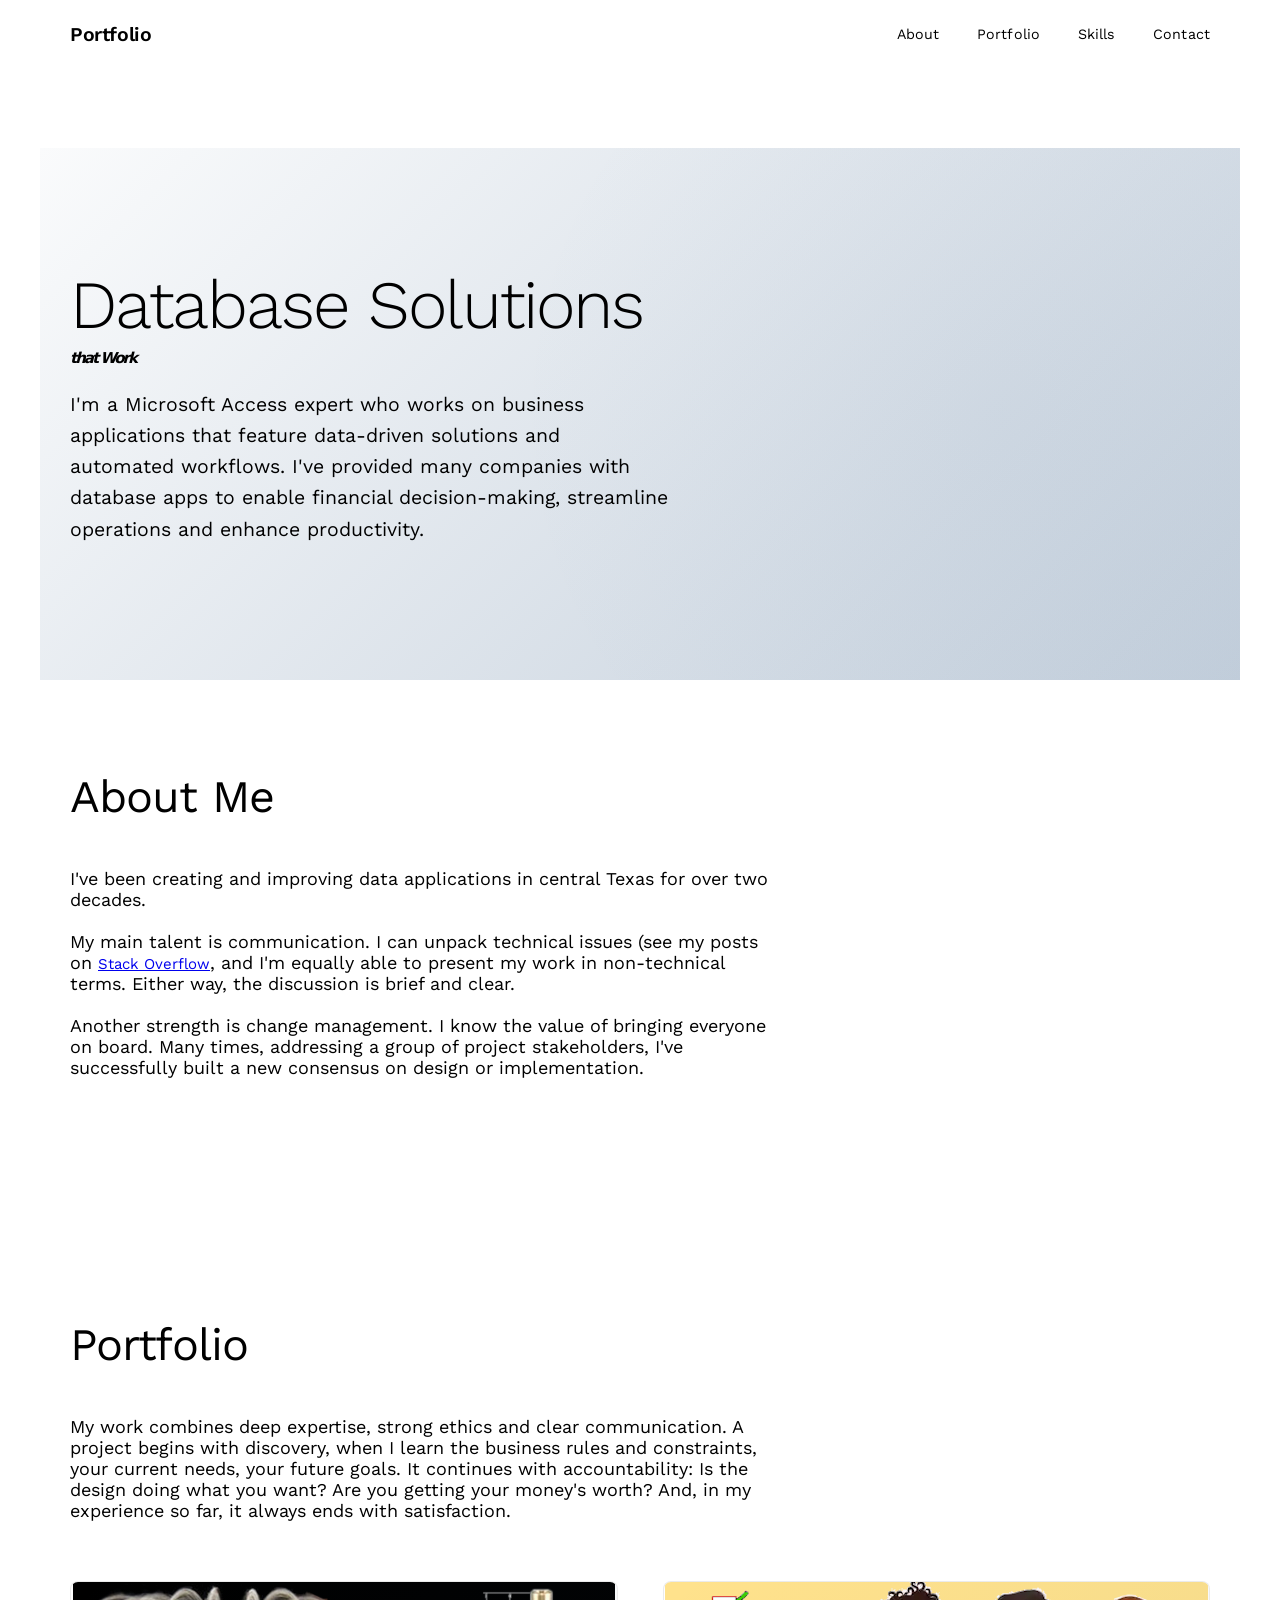
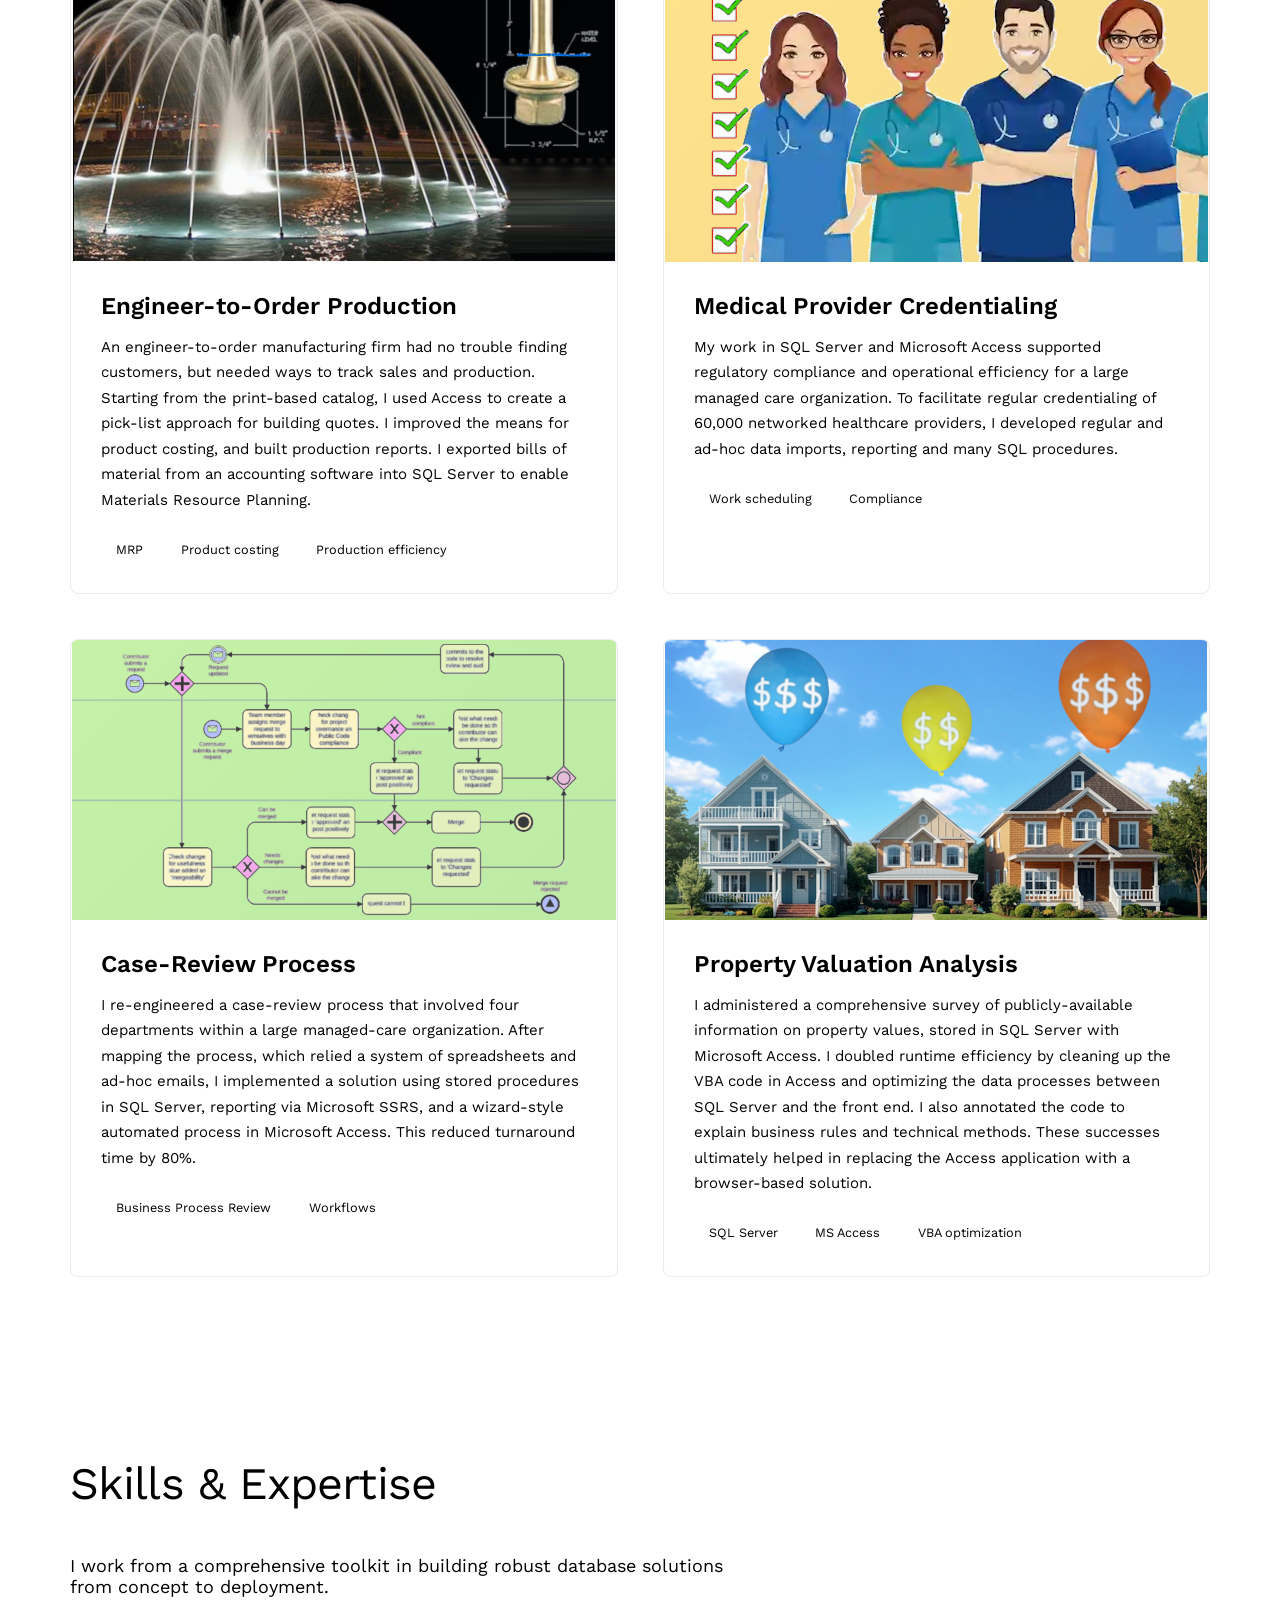
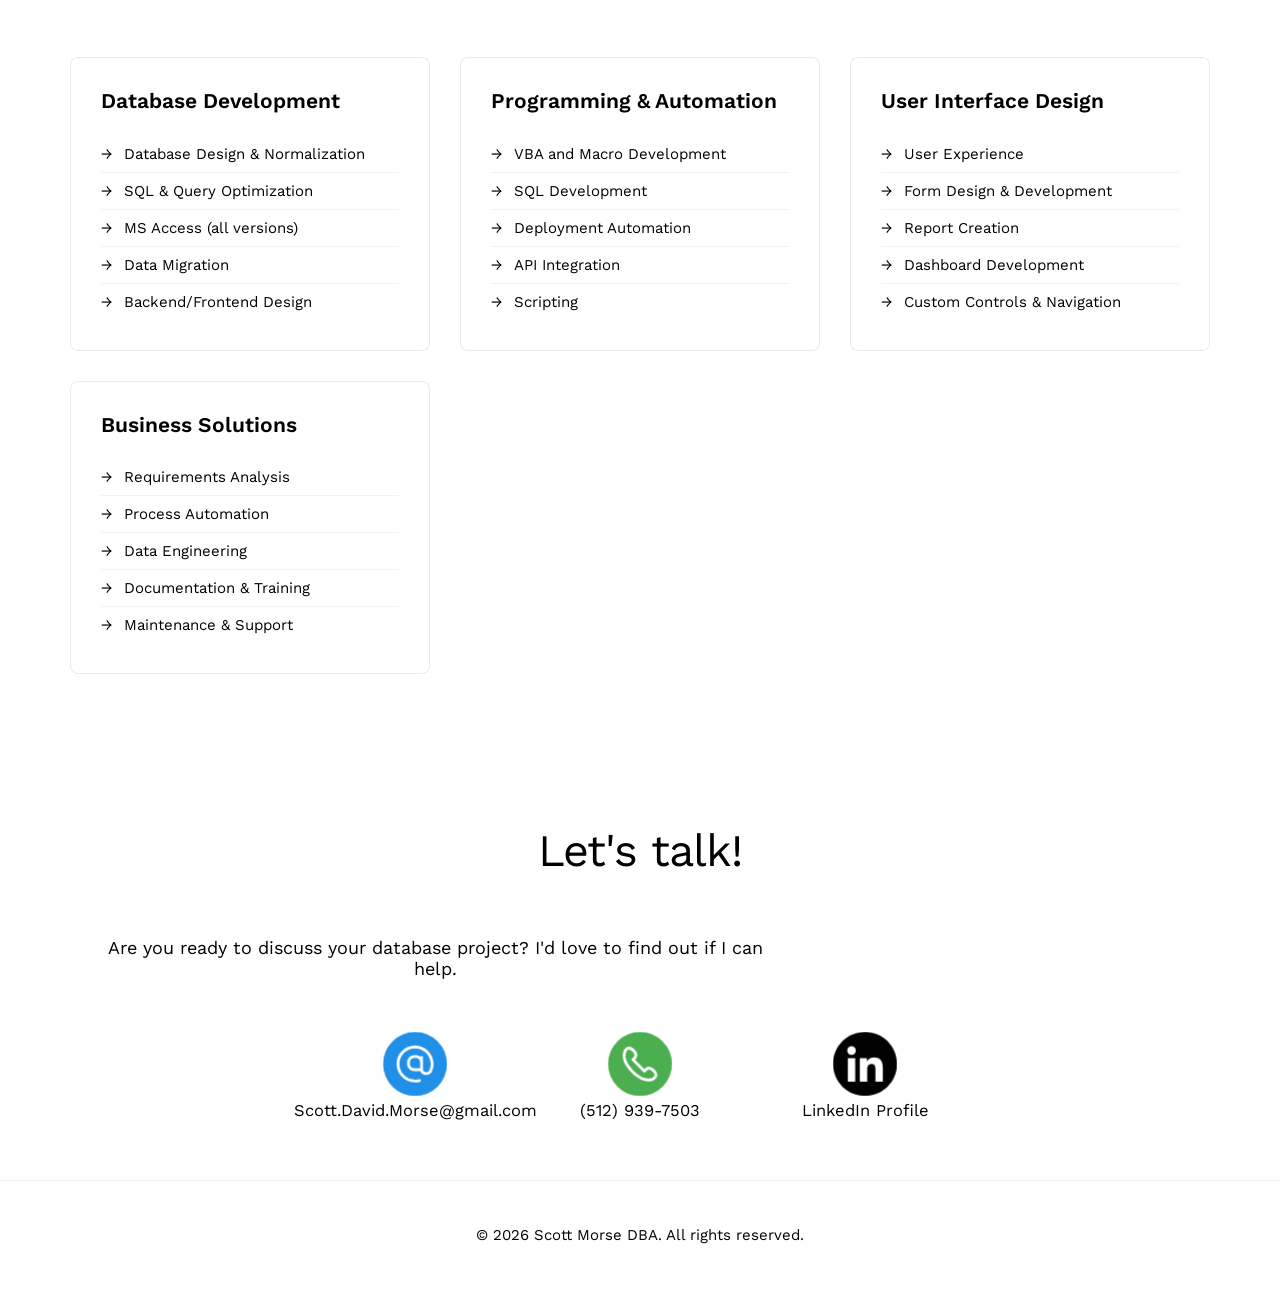
==== commit cd17f1cc: "big reset for styles Abandon premature attempt at SEO companion site (it should be in a separate rep" ====
--- a/index.html
+++ b/index.html
@@ -4,895 +4,9 @@
     <meta charset="UTF-8">
     <meta name="viewport" content="width=device-width, initial-scale=1.0">
     <title>Scott Morse, Database Administration</title>
-    <link href="https://fonts.googleapis.com/css2?family=Signika:ital,wght@0,300;0,400;0,600;1,300&family=Work+Sans:wght@300;400;500&display=swap" rel="stylesheet">
-    <style>
-        :root {
-            --color-ink: #1a1a1a;
-            --color-slate: #2a313c;
-            --color-mist: #e8edf2;
-            --color-paper: #fafbfc;
-            --color-accent: #2a5e89;
-            --color-accent-light: #306b9c;
-            --serif: 'Signika', serif;
-            --sans: 'Work Sans', sans-serif;
-        }
-
-        * {
-            margin: 0;
-            padding: 0;
-            box-sizing: border-box;
-        }
-
-        body {
-            font-family: var(--sans);
-            color: var(--color-ink);
-            background: var(--color-paper);
-            line-height: 1.7;
-            font-weight: 400;
-            -webkit-font-smoothing: antialiased;
-        }
-
-        /* Navigation */
-        nav {
-            position: fixed;
-            top: 0;
-            width: 100%;
-            background: rgba(250, 251, 252, 0.95);
-            backdrop-filter: blur(10px);
-            border-bottom: 1px solid rgba(0, 0, 0, 0.06);
-            z-index: 1000;
-            animation: slideDown 0.6s ease-out;
-        }
-
-        @keyframes slideDown {
-            from {
-                transform: translateY(-100%);
-                opacity: 0;
-            }
-            to {
-                transform: translateY(0);
-                opacity: 1;
-            }
-        }
-
-        nav .container {
-            max-width: 1200px;
-            margin: 0 auto;
-            padding: 1.5rem 2rem;
-            display: flex;
-            justify-content: space-between;
-            align-items: center;
-        }
-
-        nav .logo {
-            font-family: var(--serif);
-            font-size: 1.3rem;
-            font-weight: 600;
-            color: var(--color-ink);
-            text-decoration: none;
-            letter-spacing: -0.02em;
-        }
-
-        nav ul {
-            display: flex;
-            gap: 2.5rem;
-            list-style: none;
-        }
-
-        nav a {
-            color: var(--color-slate);
-            text-decoration: none;
-            font-size: 0.95rem;
-            font-weight: 400;
-            letter-spacing: 0.01em;
-            transition: color 0.3s ease;
-        }
-
-        nav a:hover {
-            color: var(--color-accent);
-        }
-
-        /* Hero Section */
-        .hero {
-            margin-top: 80px;
-            padding: 8rem 2rem 6rem;
-            background: linear-gradient(135deg, #fafbfc 0%, #c2cedb 100%);
-            position: relative;
-            overflow: hidden;
-        }
-
-        .hero::before {
-            content: '';
-            position: absolute;
-            top: -50%;
-            right: -20%;
-            width: 80%;
-            height: 200%;
-            background: radial-gradient(circle, rgba(44, 82, 130, 0.03) 0%, transparent 70%);
-            animation: float 20s ease-in-out infinite;
-        }
-
-        @keyframes float {
-            0%, 100% { transform: translate(0, 0) rotate(0deg); }
-            50% { transform: translate(-20px, 20px) rotate(5deg); }
-        }
-
-        .hero .container {
-            max-width: 1200px;
-            margin: 0 auto;
-            position: relative;
-            z-index: 1;
-        }
-
-        .hero h1 {
-            font-family: var(--serif);
-            font-size: 4.5rem;
-            font-weight: 300;
-            line-height: 1.1;
-            margin-bottom: 1.5rem;
-            letter-spacing: -0.03em;
-            animation: fadeInUp 0.8s ease-out 0.2s both;
-        }
-
-        .hero h1 strong {
-            font-weight: 600;
-            font-style: italic;
-            display: block;
-            margin-top: 0.5rem;
-        }
-
-        .hero .subtitle {
-            font-size: 1.3rem;
-            color: var(--color-slate);
-            max-width: 600px;
-            line-height: 1.6;
-            margin-bottom: 3rem;
-            animation: fadeInUp 0.8s ease-out 0.4s both;
-        }
-
-        @keyframes fadeInUp {
-            from {
-                opacity: 0;
-                transform: translateY(30px);
-            }
-            to {
-                opacity: 1;
-                transform: translateY(0);
-            }
-        }
-
-        .cta-button {
-            display: inline-block;
-            padding: 1rem 2.5rem;
-            background: var(--color-accent);
-            color: white;
-            text-decoration: none;
-            font-weight: 400;
-            letter-spacing: 0.03em;
-            border-radius: 4px;
-            transition: all 0.3s ease;
-            animation: fadeInUp 0.8s ease-out 0.6s both;
-        }
-
-        .cta-button:hover {
-            background: var(--color-accent-light);
-            transform: translateY(-2px);
-            box-shadow: 0 10px 25px rgba(44, 82, 130, 0.2);
-        }
-
-        /* Section Styling */
-        section {
-            padding: 6rem 2rem;
-            max-width: 1200px;
-            margin: 0 auto;
-        }
-
-        section h2 {
-            font-family: var(--serif);
-            font-size: 3rem;
-            font-weight: 400;
-            margin-bottom: 1rem;
-            letter-spacing: -0.02em;
-            position: relative;
-            display: inline-block;
-        }
-
-        section h2::after {
-            content: '';
-            position: absolute;
-            bottom: -8px;
-            left: 0;
-            width: 60px;
-            height: 2px;
-            background: var(--color-accent);
-        }
-
-        section .section-intro {
-            font-size: 1.2rem;
-            color: var(--color-slate);
-            margin-bottom: 4rem;
-            margin-top: 2rem;
-            max-width: 700px;
-        }
-
-        /* Portfolio Grid */
-        .portfolio-grid {
-            display: grid;
-            grid-template-columns: repeat(auto-fit, minmax(450px, 1fr));
-            gap: 3rem;
-            margin-top: 3rem;
-        }
-
-        .project-card {
-            background: white;
-            border: 1px solid rgba(0, 0, 0, 0.08);
-            border-radius: 8px;
-            overflow: hidden;
-            transition: all 0.4s cubic-bezier(0.4, 0, 0.2, 1);
-            opacity: 0;
-            animation: fadeInUp 0.6s ease-out forwards;
-        }
-
-        .project-card:nth-child(1) { animation-delay: 0.1s; }
-        .project-card:nth-child(2) { animation-delay: 0.2s; }
-        .project-card:nth-child(3) { animation-delay: 0.3s; }
-        .project-card:nth-child(4) { animation-delay: 0.4s; }
-
-        .project-card:hover {
-            transform: translateY(-8px);
-            box-shadow: 0 20px 40px rgba(0, 0, 0, 0.1);
-            border-color: var(--color-accent-light);
-        }
-
-        .project-image {
-            width: 100%;
-            height: 280px;
-            background: var(--color-mist);
-            display: flex;
-            align-items: center;
-            justify-content: center;
-            font-size: 3rem;
-            color: var(--color-accent);
-            position: relative;
-            overflow: hidden;
-        }
-
-        .project-image::before {
-            content: '';
-            position: absolute;
-            top: 0;
-            left: 0;
-            right: 0;
-            bottom: 0;
-            background: linear-gradient(135deg, transparent 0%, rgba(44, 82, 130, 0.05) 100%);
-        }
-
-        .project-content {
-            padding: 2rem;
-        }
-
-        .project-content h3 {
-            font-family: var(--serif);
-            font-size: 1.6rem;
-            font-weight: 600;
-            margin-bottom: 1rem;
-            color: var(--color-ink);
-        }
-
-        .project-content p {
-            color: var(--color-slate);
-            margin-bottom: 1.5rem;
-            line-height: 1.7;
-        }
-
-        .project-tags {
-            display: flex;
-            flex-wrap: wrap;
-            gap: 0.5rem;
-        }
-
-        .tag {
-            padding: 0.4rem 1rem;
-            background: var(--color-mist);
-            color: var(--color-accent);
-            font-size: 0.85rem;
-            border-radius: 20px;
-            font-weight: 400;
-        }
-
-        /* Skills Section */
-        .skills-grid {
-            display: grid;
-            grid-template-columns: repeat(auto-fit, minmax(280px, 1fr));
-            gap: 2rem;
-            margin-top: 3rem;
-        }
-
-        .skill-category {
-            background: white;
-            padding: 2rem;
-            border-radius: 8px;
-            border: 1px solid rgba(0, 0, 0, 0.08);
-            transition: all 0.3s ease;
-        }
-
-        .skill-category:hover {
-            border-color: var(--color-accent-light);
-            box-shadow: 0 10px 30px rgba(0, 0, 0, 0.08);
-        }
-
-        .skill-category h3 {
-            font-family: var(--serif);
-            font-size: 1.4rem;
-            margin-bottom: 1.5rem;
-            color: var(--color-accent);
-            font-weight: 600;
-        }
-
-        .skill-category ul {
-            list-style: none;
-        }
-
-        .skill-category li {
-            padding: 0.6rem 0;
-            color: var(--color-slate);
-            border-bottom: 1px solid rgba(0, 0, 0, 0.05);
-            display: flex;
-            align-items: center;
-        }
-
-        .skill-category li:last-child {
-            border-bottom: none;
-        }
-
-        .skill-category li::before {
-            content: '→';
-            margin-right: 0.8rem;
-            color: var(--color-accent);
-            font-weight: 400;
-        }
-
-        /* Contact Section */
-        #contact {
-            background: linear-gradient(135deg, var(--color-mist) 0%, var(--color-paper) 100%);
-            border-radius: 12px;
-            padding: 4rem 3rem;
-            text-align: center;
-        }
-
-        #contact h2 {
-            margin-bottom: 2rem;
-        }
-
-        .contact-info {
-            display: flex;
-            justify-content: center;
-            gap: 3rem;
-            margin-top: 3rem;
-            flex-wrap: wrap;
-        }
-
-        .contact-item {
-            display: flex;
-            flex-direction: column;
-            align-items: center;
-            gap: 0.8rem;
-        }
-
-        .contact-item .icon {
-            width: 50px;
-            height: 50px;
-            background: var(--color-accent);
-            border-radius: 50%;
-            display: flex;
-            align-items: center;
-            justify-content: center;
-            color: white;
-            font-size: 1.3rem;
-        }
-
-        .contact-item a {
-            color: var(--color-slate);
-            text-decoration: none;
-            font-size: 1.1rem;
-            transition: color 0.3s ease;
-        }
-
-        .contact-item a:hover {
-            color: var(--color-accent);
-        }
-
-        /* Footer */
-        footer {
-            text-align: center;
-            padding: 3rem 2rem;
-            color: var(--color-slate);
-            border-top: 1px solid rgba(0, 0, 0, 0.06);
-            font-size: 0.95rem;
-        }
-
-        /* Responsive */
-        @media (max-width: 768px) {
-            nav ul {
-                gap: 1.5rem;
-            }
-
-            .hero h1 {
-                font-size: 2.8rem;
-            }
-
-            .hero .subtitle {
-                font-size: 1.1rem;
-            }
-
-            section h2 {
-                font-size: 2.2rem;
-            }
-
-            .portfolio-grid {
-                grid-template-columns: 1fr;
-            }
-
-            .skills-grid {
-                grid-template-columns: 1fr;
-            }
-
-            .contact-info {
-                flex-direction: column;
-                gap: 2rem;
-            }
-        }
-
-        /* Smooth scrolling */
-        html {
-            scroll-behavior: smooth;
-        }
-    </style>
-        :root {
-            --color-ink: #1a1a1a;
-            --color-slate: #2a313c;
-            --color-mist: #e8edf2;
-            --color-paper: #fafbfc;
-            --color-accent: #2a5e89;
-            --color-accent-light: #306b9c;
-            --serif: 'Signika', serif;
-            --sans: 'Work Sans', sans-serif;
-        }
-
-        * {
-            margin: 0;
-            padding: 0;
-            box-sizing: border-box;
-        }
-
-        body {
-            font-family: var(--sans);
-            color: var(--color-ink);
-            background: var(--color-paper);
-            line-height: 1.7;
-            font-weight: 300;
-            -webkit-font-smoothing: antialiased;
-        }
-
-        /* Navigation */
-        nav {
-            position: fixed;
-            top: 0;
-            width: 100%;
-            background: rgba(250, 251, 252, 0.95);
-            backdrop-filter: blur(10px);
-            border-bottom: 1px solid rgba(0, 0, 0, 0.06);
-            z-index: 1000;
-            animation: slideDown 0.6s ease-out;
-        }
-
-        @keyframes slideDown {
-            from {
-                transform: translateY(-100%);
-                opacity: 0;
-            }
-            to {
-                transform: translateY(0);
-                opacity: 1;
-            }
-        }
-
-        nav .container {
-            max-width: 1200px;
-            margin: 0 auto;
-            padding: 1rem 1.5rem;
-            display: flex;
-            justify-content: space-between;
-            align-items: center;
-        }
-
-        nav .logo {
-            font-family: var(--serif);
-            font-size: 1.1rem;
-            font-weight: 600;
-            color: var(--color-ink);
-            text-decoration: none;
-            letter-spacing: -0.02em;
-        }
-
-        nav ul {
-            display: flex;
-            gap: 2rem;
-            list-style: none;
-        }
-
-        nav a {
-            color: var(--color-slate);
-            text-decoration: none;
-            font-size: 0.9rem;
-            font-weight: 400;
-            letter-spacing: 0.01em;
-            transition: color 0.3s ease;
-        }
-
-        nav a:hover {
-            color: var(--color-accent);
-        }
-
-        /* Hero Section */
-        .hero {
-            margin-top: 65px;
-            padding: 4rem 1.5rem 3rem;
-            background: linear-gradient(135deg, #fafbfc 0%, #c2cedb 100%);
-            position: relative;
-            overflow: hidden;
-        }
-
-        .hero::before {
-            content: '';
-            position: absolute;
-            top: -50%;
-            right: -20%;
-            width: 80%;
-            height: 200%;
-            background: radial-gradient(circle, rgba(44, 82, 130, 0.03) 0%, transparent 70%);
-            animation: float 20s ease-in-out infinite;
-        }
-
-        @keyframes float {
-            0%, 100% { transform: translate(0, 0) rotate(0deg); }
-            50% { transform: translate(-20px, 20px) rotate(5deg); }
-        }
-
-        .hero .container {
-            max-width: 1200px;
-            margin: 0 auto;
-            position: relative;
-            z-index: 1;
-        }
-
-        .hero h1 {
-            font-family: var(--serif);
-            font-size: 3.2rem;
-            font-weight: 300;
-            line-height: 1.1;
-            margin-bottom: 1rem;
-            letter-spacing: -0.03em;
-            animation: fadeInUp 0.8s ease-out 0.2s both;
-        }
-
-        .hero h1 strong {
-            font-weight: 600;
-            font-style: italic;
-            display: block;
-            margin-top: 0.3rem;
-        }
-
-        .hero .subtitle {
-            font-size: 1.1rem;
-            color: var(--color-slate);
-            max-width: 600px;
-            line-height: 1.6;
-            margin-bottom: 2rem;
-            animation: fadeInUp 0.8s ease-out 0.4s both;
-        }
-
-        @keyframes fadeInUp {
-            from {
-                opacity: 0;
-                transform: translateY(30px);
-            }
-            to {
-                opacity: 1;
-                transform: translateY(0);
-            }
-        }
-
-        .cta-button {
-            display: inline-block;
-            padding: 0.8rem 2rem;
-            background: var(--color-accent);
-            color: white;
-            text-decoration: none;
-            font-weight: 400;
-            font-size: 0.95rem;
-            letter-spacing: 0.03em;
-            border-radius: 4px;
-            transition: all 0.3s ease;
-            animation: fadeInUp 0.8s ease-out 0.6s both;
-        }
-
-        .cta-button:hover {
-            background: var(--color-accent-light);
-            transform: translateY(-2px);
-            box-shadow: 0 10px 25px rgba(44, 82, 130, 0.2);
-        }
-
-        /* Section Styling */
-        section {
-            padding: 3.5rem 1.5rem;
-            max-width: 1200px;
-            margin: 0 auto;
-        }
-
-        section h2 {
-            font-family: var(--serif);
-            font-size: 2.2rem;
-            font-weight: 400;
-            margin-bottom: 0.8rem;
-            letter-spacing: -0.02em;
-            position: relative;
-            display: inline-block;
-        }
-
-        section h2::after {
-            content: '';
-            position: absolute;
-            bottom: -6px;
-            left: 0;
-            width: 50px;
-            height: 2px;
-            background: var(--color-accent);
-        }
-
-        section .section-intro {
-            font-size: 1.05rem;
-            color: var(--color-slate);
-            margin-bottom: 2.5rem;
-            margin-top: 1.5rem;
-            max-width: 700px;
-        }
-
-        /* Portfolio Grid */
-        .portfolio-grid {
-            display: grid;
-            grid-template-columns: repeat(auto-fit, minmax(450px, 1fr));
-            gap: 2rem;
-            margin-top: 2rem;
-        }
-
-        .project-card {
-            background: white;
-            border: 1px solid rgba(0, 0, 0, 0.08);
-            border-radius: 8px;
-            overflow: hidden;
-            transition: all 0.4s cubic-bezier(0.4, 0, 0.2, 1);
-            opacity: 0;
-            animation: fadeInUp 0.6s ease-out forwards;
-        }
-
-        .project-card:nth-child(1) { animation-delay: 0.1s; }
-        .project-card:nth-child(2) { animation-delay: 0.2s; }
-        .project-card:nth-child(3) { animation-delay: 0.3s; }
-        .project-card:nth-child(4) { animation-delay: 0.4s; }
-
-        .project-card:hover {
-            transform: translateY(-8px);
-            box-shadow: 0 20px 40px rgba(0, 0, 0, 0.1);
-            border-color: var(--color-accent-light);
-        }
-
-        .project-image {
-            width: 100%;
-            height:  280px;   /* claude wanted to reduce 220px;  */
-            background: var(--color-mist);
-            display: flex;
-            align-items: center;
-            justify-content: center;
-            font-size: 2.5rem;
-            color: var(--color-accent);
-            position: relative;
-            overflow: hidden;
-        }
-
-        .project-image::before {
-            content: '';
-            position: absolute;
-            top: 0;
-            left: 0;
-            right: 0;
-            bottom: 0;
-            background: linear-gradient(135deg, transparent 0%, rgba(44, 82, 130, 0.05) 100%);
-        }
-
-        .project-content {
-            padding: 1.5rem;
-        }
-
-        .project-content h3 {
-            font-family: var(--serif);
-            font-size: 1.4rem;
-            font-weight: 600;
-            margin-bottom: 0.8rem;
-            color: var(--color-ink);
-        }
-
-        .project-content p {
-            color: var(--color-slate);
-            margin-bottom: 1.2rem;
-            line-height: 1.6;
-            font-size: 0.95rem;
-        }
-
-        .project-tags {
-            display: flex;
-            flex-wrap: wrap;
-            gap: 0.5rem;
-        }
-
-        .tag {
-            padding: 0.3rem 0.8rem;
-            background: var(--color-mist);
-            color: var(--color-accent);
-            font-size: 0.8rem;
-            border-radius: 20px;
-            font-weight: 400;
-        }
-
-        /* Skills Section */
-        .skills-grid {
-            display: grid;
-            grid-template-columns: repeat(auto-fit, minmax(280px, 1fr));
-            gap: 1.5rem;
-            margin-top: 2rem;
-        }
-
-        .skill-category {
-            background: white;
-            padding: 1.5rem;
-            border-radius: 8px;
-            border: 1px solid rgba(0, 0, 0, 0.08);
-            transition: all 0.3s ease;
-        }
-
-        .skill-category:hover {
-            border-color: var(--color-accent-light);
-            box-shadow: 0 10px 30px rgba(0, 0, 0, 0.08);
-        }
-
-        .skill-category h3 {
-            font-family: var(--serif);
-            font-size: 1.2rem;
-            margin-bottom: 1.2rem;
-            color: var(--color-accent);
-            font-weight: 600;
-        }
-
-        .skill-category ul {
-            list-style: none;
-        }
-
-        .skill-category li {
-            padding: 0.5rem 0;
-            color: var(--color-slate);
-            font-size: 0.95rem;
-            border-bottom: 1px solid rgba(0, 0, 0, 0.05);
-            display: flex;
-            align-items: center;
-        }
-
-        .skill-category li:last-child {
-            border-bottom: none;
-        }
-
-        .skill-category li::before {
-            content: '→';
-            margin-right: 0.8rem;
-            color: var(--color-accent);
-            font-weight: 400;
-        }
-
-        /* Contact Section */
-        #contact {
-            background: linear-gradient(135deg, var(--color-mist) 0%, var(--color-paper) 100%);
-            border-radius: 12px;
-            padding: 3rem 2rem;
-            text-align: center;
-        }
-
-        #contact h2 {
-            margin-bottom: 1.5rem;
-        }
-
-        .contact-info {
-            display: flex;
-            justify-content: center;
-            gap: 2.5rem;
-            margin-top: 2rem;
-            flex-wrap: wrap;
-        }
-
-        .contact-item {
-            display: flex;
-            flex-direction: column;
-            align-items: center;
-            gap: 0.6rem;
-        }
-
-        .contact-item .icon {
-            width: 45px;
-            height: 45px;
-            background: var(--color-accent);
-            border-radius: 50%;
-            display: flex;
-            align-items: center;
-            justify-content: center;
-            color: white;
-            font-size: 1.1rem;
-        }
-
-        .contact-item a {
-            color: var(--color-slate);
-            text-decoration: none;
-            font-size: 1rem;
-            transition: color 0.3s ease;
-        }
-
-        .contact-item a:hover {
-            color: var(--color-accent);
-        }
-
-        /* Footer */
-        footer {
-            text-align: center;
-            padding: 2rem 1.5rem;
-            color: var(--color-slate);
-            border-top: 1px solid rgba(0, 0, 0, 0.06);
-            font-size: 0.9rem;
-        }
-
-        /* Responsive */
-        @media (max-width: 768px) {
-            nav ul {
-                gap: 1.2rem;
-            }
-
-            .hero h1 {
-                font-size: 2.2rem;
-            }
-
-            .hero .subtitle {
-                font-size: 1rem;
-            }
-
-            section h2 {
-                font-size: 1.8rem;
-            }
-
-            .portfolio-grid {
-                grid-template-columns: 1fr;
-            }
-
-            .skills-grid {
-                grid-template-columns: 1fr;
-            }
-
-            .contact-info {
-                flex-direction: column;
-                gap: 1.5rem;
-            }
-        }
-
-        /* Smooth scrolling */
-        html {
-            scroll-behavior: smooth;
-        }
-    </style>
+	<link rel="stylesheet" href="https://fonts.googleapis.com/css2?family=Signika">
+	<link rel="stylesheet" href="https://fonts.googleapis.com/css2?family=Work+Sans">
+	<link rel="stylesheet" href="style.css">
 </head>
 <body>
     <!-- Navigation -->
@@ -911,9 +25,10 @@
     <!-- Hero Section -->
     <section class="hero">
         <div class="container">
-            <h1>Database Solutions <strong>That Work</strong></h1>
-            <p class="subtitle">Experienced MS Access developer specializing in custom business applications, automated workflows, and data-driven solutions that streamline operations and enhance productivity.</p>
-            <a href="#portfolio" class="cta-button">View My Work</a>
+            <h1>Database Solutions <strong>that Work</strong></h1>
+            <p class="subtitle">I'm a Microsoft Access expert who works on business applications that feature data-driven solutions and automated workflows.  I've provided many companies with database apps to enable financial decision-making, streamline operations and enhance productivity.</p>
+			<!-- </br> -->
+            <!-- <a href="#portfolio" class="cta-button">View My Work</a> -->
         </div>
     </section>
 
@@ -921,70 +36,88 @@
     <section id="about">
         <h2>About Me</h2>
         <p class="section-intro">
-            I'm a database developer with extensive experience creating custom MS Access applications that solve real business problems. From inventory management systems to complex reporting tools, I build solutions that are intuitive, reliable, and tailored to your specific needs.
-        </p>
-        <p class="section-intro">
-            My approach combines technical expertise with a deep understanding of business processes, ensuring that every solution I deliver not only works flawlessly but also genuinely improves how your team operates.
-        </p>
-    </section>
+            I've been creating and improving data applications in central Texas for over two decades.  
+			</br></br>
+			My main talent is communication.  I can unpack technical issues (see my posts on <a href="https://stackoverflow.com/users/122139/smandoli">Stack Overflow</a>, and I'm equally able to present my work in non-technical terms.  Either way, the discussion is brief and clear.
+            </br></br>
+            Another strength is change management.  I know the value of bringing everyone on board.  Many times, addressing a group of project stakeholders, I've successfully built a new consensus on design or implementation.  
+        </p> 
+	</section>
 
     <!-- Portfolio Section -->
     <section id="portfolio">
         <h2>Portfolio</h2>
-        <p class="section-intro">
-            A selection of projects demonstrating my expertise in database design, form development, automation, and reporting.
+        <p class="section-intro"> 
+            My work combines deep expertise, strong ethics and clear communication.  A project begins with discovery, when I learn the business rules and constraints, your current needs, your future goals.  It continues with accountability: Is the design doing what you want?  Are you getting your money's worth?  And, in my experience so far, it always ends with satisfaction.
         </p>
 
         <div class="portfolio-grid">
-            <div class="project-card">
-                <div class="project-image">📊</div>
-                <div class="project-content">
-                    <h3>Inventory Management System</h3>
-                    <p>Developed a comprehensive inventory tracking application with real-time stock levels, automated reorder alerts, and detailed reporting. Reduced stockouts by 40% and improved order accuracy.</p>
-                    <div class="project-tags">
+            <div class="project-card">      <!-- Engineer-to-Order Mfg -->
+                <div class="project-image">
+					<img src="img/eng_to_order_2.png" 
+						alt="A nozzle for use in a decorative water fountain." 
+						title="A product for efficient manufacture and sale.">
+				</div>
+                <div class="project-content">
+					<h3>Engineer-to-Order Production</h3>
+					<p>
+					An engineer-to-order manufacturing firm had no trouble finding customers, but needed ways to track sales and production. Starting from the print-based catalog, I used Access to create a pick-list approach for building quotes. I improved the means for product costing, and built production reports. I exported bills of material from an accounting software into SQL Server to enable Materials Resource Planning. 
+					</p>
+                    <div class="project-tags">
+                        <span class="tag">MRP</span>
+                        <span class="tag">Product costing</span>
+                        <span class="tag">Production efficiency</span>
+                    </div>
+                </div>
+            </div>
+			
+            <div class="project-card">      <!-- Medical Provider Credentialing -->
+                <div class="project-image">
+					<img src="img/med-credentialing.png" 
+						alt="picture of medical practitioners" 
+						title="Periodic credentialing review of medical personnel.">
+				</div>
+                <div class="project-content">
+                    <h3>Medical Provider Credentialing</h3>
+                    <p>My work in SQL Server and Microsoft Access supported regulatory compliance and operational efficiency for a large managed care organization. To facilitate regular credentialing of 60,000 networked healthcare providers, I developed regular and ad-hoc data imports, reporting and many SQL procedures. </p>
+                    <div class="project-tags">
+                        <span class="tag">Work scheduling</span>
+                        <span class="tag">Compliance</span>
+                    </div>
+                </div>
+            </div>
+
+            <div class="project-card">      <!-- Case-Review Process -->
+                <div class="project-image">
+					<img src="img/workflow-2.png" 
+						alt="diagram of a business process" 
+						title="Universal Process Notation (UPN) for a business process.">
+				</div>
+                <div class="project-content">
+                    <h3>Case-Review Process</h3>
+                    <p>I re-engineered a case-review process that involved four departments within a large managed-care organization.  After mapping the process, which relied a system of spreadsheets and ad-hoc emails, I implemented a solution using stored procedures in SQL Server, reporting via Microsoft SSRS, and a wizard-style automated process in Microsoft Access.  This reduced turnaround time by 80%. 
+                    </p>
+                    <div class="project-tags">
+                        <span class="tag">Business Process Review</span>
+                        <span class="tag">Workflows</span>
+                    </div>
+                </div>
+            </div>
+		             
+            <div class="project-card">      <!-- Property Valuation Analysis -->
+                <div class="project-image">
+					<img src="img/property_valuation.png" 
+						alt="picture of houses with balloons and dollar signs" 
+						title="Residential properties compared in terms of relative value.">
+				</div>                
+                <div class="project-content">
+					<h3>Property Valuation Analysis</h3>
+                    <p>
+					I administered a comprehensive survey of publicly-available information on property values, stored in SQL Server with Microsoft Access.  I doubled runtime efficiency by cleaning up the VBA code in Access and optimizing the data processes between SQL Server and the front end. I also annotated the code to explain business rules and technical methods. These successes ultimately helped in replacing the Access application with a browser-based solution.</p>
+                    <div class="project-tags">
+                        <span class="tag">SQL Server</span>
                         <span class="tag">MS Access</span>
-                        <span class="tag">VBA Automation</span>
-                        <span class="tag">SQL Queries</span>
-                        <span class="tag">Reporting</span>
-                    </div>
-                </div>
-            </div>
-
-            <div class="project-card">
-                <div class="project-image">👥</div>
-                <div class="project-content">
-                    <h3>HR Management Database</h3>
-                    <p>Created an employee management system handling personnel records, performance reviews, training schedules, and leave requests. Streamlined HR processes for a 200+ employee organization.</p>
-                    <div class="project-tags">
-                        <span class="tag">Database Design</span>
-                        <span class="tag">Forms & Reports</span>
-                        <span class="tag">User Security</span>
-                    </div>
-                </div>
-            </div>
-
-            <div class="project-card">
-                <div class="project-image">📈</div>
-                <div class="project-content">
-                    <h3>Sales Analytics Dashboard</h3>
-                    <p>Built an interactive dashboard providing sales team with real-time metrics, trend analysis, and performance indicators. Automated weekly reporting that previously took 8 hours to prepare manually.</p>
-                    <div class="project-tags">
-                        <span class="tag">Dashboard Design</span>
-                        <span class="tag">Data Visualization</span>
-                        <span class="tag">Automation</span>
-                    </div>
-                </div>
-            </div>
-
-            <div class="project-card">
-                <div class="project-image">🔧</div>
-                <div class="project-content">
-                    <h3>Maintenance Tracking System</h3>
-                    <p>Designed a preventive maintenance scheduler for equipment management, including work orders, parts inventory, and vendor management. Improved equipment uptime by 25%.</p>
-                    <div class="project-tags">
-                        <span class="tag">Workflow Automation</span>
-                        <span class="tag">Scheduling</span>
-                        <span class="tag">Integration</span>
+                        <span class="tag">VBA optimization</span>
                     </div>
                 </div>
             </div>
@@ -995,39 +128,39 @@
     <section id="skills">
         <h2>Skills & Expertise</h2>
         <p class="section-intro">
-            A comprehensive toolkit for building robust database solutions from concept to deployment.
+            I work from a comprehensive toolkit in building robust database solutions from concept to deployment.
         </p>
 
         <div class="skills-grid">
             <div class="skill-category">
                 <h3>Database Development</h3>
                 <ul>
-                    <li>MS Access (All Versions)</li>
                     <li>Database Design & Normalization</li>
                     <li>SQL & Query Optimization</li>
-                    <li>Data Migration & Integration</li>
-                    <li>Backend/Frontend Architecture</li>
+                    <li>MS Access (all versions)</li>
+                    <li>Data Migration</li>
+                    <li>Backend/Frontend Design</li>
                 </ul>
             </div>
 
             <div class="skill-category">
                 <h3>Programming & Automation</h3>
                 <ul>
-                    <li>VBA Development</li>
-                    <li>Macro Programming</li>
-                    <li>Workflow Automation</li>
-                    <li>Error Handling & Debugging</li>
+                    <li>VBA and Macro Development</li>
+                    <li>SQL Development</li>
+                    <li>Deployment Automation</li>
                     <li>API Integration</li>
+                    <li>Scripting</li>
                 </ul>
             </div>
 
             <div class="skill-category">
                 <h3>User Interface Design</h3>
                 <ul>
+                    <li>User Experience</li>
                     <li>Form Design & Development</li>
                     <li>Report Creation</li>
                     <li>Dashboard Development</li>
-                    <li>User Experience Optimization</li>
                     <li>Custom Controls & Navigation</li>
                 </ul>
             </div>
@@ -1037,7 +170,7 @@
                 <ul>
                     <li>Requirements Analysis</li>
                     <li>Process Automation</li>
-                    <li>Data Analysis & Reporting</li>
+                    <li>Data Engineering</li>
                     <li>Documentation & Training</li>
                     <li>Maintenance & Support</li>
                 </ul>
@@ -1047,33 +180,33 @@
 
     <!-- Contact Section -->
     <section id="contact">
-        <h2>Get In Touch</h2>
+        <h2>Let's talk!</h2>
         <p class="section-intro">
-            Ready to discuss your database project? I'd love to hear about your challenges and explore how I can help.
-        </p>
+            Are you ready to discuss your database project?  I'd love to find out if I can help.
+        </p>  
 
         <div class="contact-info">
-            <div class="contact-item">
-                <div class="icon">✉</div>
-                <a href="/cdn-cgi/l/email-protection#7f06100a0d511a121e16133f1a071e120f131a511c1012"><span class="__cf_email__" data-cfemail="aad3c5dfd884cfc7cbc3c6eacfd2cbc7dac6cf84c9c5c7">[email&#160;protected]</span></a>
-            </div>
-            <div class="contact-item">
-                <div class="icon">📱</div>
-                <a href="tel:+1234567890">(123) 456-7890</a>
-            </div>
-            <div class="contact-item">
-                <div class="icon">💼</div>
-                <a href="https://linkedin.com/in/yourprofile" target="_blank">LinkedIn Profile</a>
+            <div class="contact-item" style="width:180px">
+                <div class="icon"><img src="img/atsign-blue-circle-20559_64.png"></div>
+                <a href="mailto:Scott.David.Morse@gmail.com">Scott.David.Morse@gmail.com</a>
+            </div>
+            <div class="contact-item" style="width:180px">
+                <div class="icon"><img src="img/green-circle-phone-20546_64.png"></div>
+                <a href="tel:+5129397503">(512) 939-7503</a>
+            </div>
+            <div class="contact-item" style="width:180px">
+                <div class="icon"><img src="img/linkedin-2166_64.png"></div>
+                <a href="https://www.linkedin.com/in/scottdavidmorse/" target="_blank">LinkedIn Profile</a>
             </div>
         </div>
     </section>
 
     <!-- Footer -->
     <footer>
-        <p>&copy; 2026 MS Access Developer Portfolio. All rights reserved.</p>
+        <p>&copy; 2026 Scott Morse DBA. All rights reserved.</p>
     </footer>
 
-    <script data-cfasync="false" src="/cdn-cgi/scripts/5c5dd728/cloudflare-static/email-decode.min.js"></script><script>
+    <script>
         // Smooth scroll for navigation links
         document.querySelectorAll('nav a[href^="#"]').forEach(anchor => {
             anchor.addEventListener('click', function (e) {
--- a/style.css
+++ b/style.css
@@ -0,0 +1,452 @@
+    <style>
+        :root {
+            --color-ink: #1a1a1a;
+            --color-slate: #2a313c;
+            --color-mist: #e8edf2;
+            --color-paper: #fafbfc;
+            --color-accent: #2a5e89;
+            --color-accent-light: #306b9c;
+            --serif: 'Signika', serif;
+            --sans: 'Work Sans', sans-serif;
+        }		
+        * {
+			font-size: 15px;
+            margin: 0;
+            padding: 0;
+            box-sizing: border-box;
+        }
+
+        body { 
+			font-family: 'Work Sans', sans}; 
+            font-family: var(--sans);
+            color: var(--color-ink);
+            background: var(--color-paper);
+            line-height: 1.7;
+            font-weight: 400;
+            -webkit-font-smoothing: antialiased;
+        }
+        /* Navigation */
+
+        nav {
+            position: fixed;
+            top: 0;
+            width: 100%;
+            background: rgba(250, 251, 252, 0.95);
+            backdrop-filter: blur(10px);
+            border-bottom: 1px solid rgba(0, 0, 0, 0.06);
+            z-index: 1000;
+            animation: slideDown 0.6s ease-out;
+        }
+
+        @keyframes slideDown {
+            from {
+                transform: translateY(-100%);
+                opacity: 0;
+            }
+            to {
+                transform: translateY(0);
+                opacity: 1;
+            }
+        }
+
+        nav .container {
+            max-width: 1200px;
+            margin: 0 auto;
+            padding: 1.5rem 2rem;
+            display: flex;
+            justify-content: space-between;
+            align-items: center;
+        }
+        nav .logo {
+            font-family: var(--serif);
+            font-size: 1.3rem;
+            font-weight: 600;
+            color: var(--color-ink);
+            text-decoration: none;
+            letter-spacing: -0.02em;
+        }
+
+        nav ul {
+            display: flex;
+            gap: 2.5rem;
+            list-style: none;
+        }
+
+        nav a {
+            color: var(--color-slate);
+            text-decoration: none;
+            font-size: 0.95rem;
+            font-weight: 400;
+            letter-spacing: 0.01em;
+            transition: color 0.3s ease;
+        }
+
+        nav a:hover {
+            color: var(--color-accent);
+        }
+
+        /* Hero Section */
+
+        .hero {
+            margin-top: 80px;
+            padding: 8rem 2rem 6rem;
+            background: linear-gradient(135deg, #fafbfc 0%, #c2cedb 100%);
+            position: relative;
+            overflow: hidden;
+        }
+
+        .hero::before {
+            content: '';
+            position: absolute;
+            top: -50%;
+            right: -20%;
+            width: 80%;
+            height: 200%;
+            background: radial-gradient(circle, rgba(44, 82, 130, 0.03) 0%, transparent 70%);
+            animation: float 20s ease-in-out infinite;
+        }
+
+        @keyframes float {
+            0%, 100% { transform: translate(0, 0) rotate(0deg); }
+            50% { transform: translate(-20px, 20px) rotate(5deg); }
+        }
+
+        .hero .container {
+            max-width: 1200px;
+            margin: 0 auto;
+            position: relative;
+            z-index: 1;
+        }
+
+        .hero h1 {
+            font-family: var(--serif);
+            font-size: 4.5rem;
+            font-weight: 300;
+            line-height: 1.1;
+            margin-bottom: 1.5rem;
+            letter-spacing: -0.03em;
+            animation: fadeInUp 0.8s ease-out 0.2s both;
+        }
+
+        .hero h1 strong {
+            font-weight: 600;
+            font-style: italic;
+            display: block;
+            margin-top: 0.5rem;
+        }
+
+        .hero .subtitle {
+            font-size: 1.3rem;
+            color: var(--color-slate);
+            max-width: 600px;
+            line-height: 1.6;
+            margin-bottom: 3rem;
+            animation: fadeInUp 0.8s ease-out 0.4s both;
+        }
+
+        @keyframes fadeInUp {
+            from {
+                opacity: 0;
+                transform: translateY(30px);
+            }
+            to {
+                opacity: 1;
+                transform: translateY(0);
+            }
+        }
+
+        .cta-button {
+            display: inline-block;
+            padding: 1rem 2.5rem;
+            background: var(--color-accent);
+            color: white;
+            text-decoration: none;
+            font-weight: 400;
+            letter-spacing: 0.03em;
+            border-radius: 4px;
+            transition: all 0.3s ease;
+            animation: fadeInUp 0.8s ease-out 0.6s both;
+        }
+
+        .cta-button:hover {
+            background: var(--color-accent-light);
+            transform: translateY(-2px);
+            box-shadow: 0 10px 25px rgba(44, 82, 130, 0.2);
+        }
+
+        /* Section Styling */
+
+        section {
+            padding: 6rem 2rem;
+            max-width: 1200px;
+            margin: 0 auto;
+        }
+
+        section h2 {
+            font-family: var(--serif);
+            font-size: 3rem;
+            font-weight: 400;
+            margin-bottom: 1rem;
+            letter-spacing: -0.02em;
+            position: relative;
+            display: inline-block;
+        }
+
+        section h2::after {
+            content: '';
+            position: absolute;
+            bottom: -8px;
+            left: 0;
+            width: 60px;
+            height: 2px;
+            background: var(--color-accent);
+        }
+
+        section .section-intro {
+            font-size: 1.2rem;
+            color: var(--color-slate);
+            margin-bottom: 4rem;
+            margin-top: 2rem;
+            max-width: 700px;
+        }
+
+        /* Portfolio Grid */
+
+        .portfolio-grid {
+            display: grid;
+            grid-template-columns: repeat(auto-fit, minmax(450px, 1fr));
+            gap: 3rem;
+            margin-top: 3rem;
+        }
+
+        .project-card {
+            background: white;
+            border: 1px solid rgba(0, 0, 0, 0.08);
+            border-radius: 8px;
+            overflow: hidden;
+            transition: all 0.4s cubic-bezier(0.4, 0, 0.2, 1);
+            opacity: 0;
+            animation: fadeInUp 0.6s ease-out forwards;
+        }
+
+        .project-card:nth-child(1) { animation-delay: 0.1s; }
+        .project-card:nth-child(2) { animation-delay: 0.2s; }
+        .project-card:nth-child(3) { animation-delay: 0.3s; }
+        .project-card:nth-child(4) { animation-delay: 0.4s; }
+
+        .project-card:hover {
+            transform: translateY(-8px);
+            box-shadow: 0 20px 40px rgba(0, 0, 0, 0.1);
+            border-color: var(--color-accent-light);
+        }
+
+        .project-image {
+            width: 100%;
+            height: 280px;
+            background: var(--color-mist);
+            display: flex;
+            align-items: center;
+            justify-content: center;
+            font-size: 3rem;
+            color: var(--color-accent);
+            position: relative;
+            overflow: hidden;
+        }
+
+        .project-image::before {
+            content: '';
+            position: absolute;
+            top: 0;
+            left: 0;
+            right: 0;
+            bottom: 0;
+            background: linear-gradient(135deg, transparent 0%, rgba(44, 82, 130, 0.05) 100%);
+        }
+
+        .project-content {
+            padding: 2rem;
+        }
+
+        .project-content h3 {
+            font-family: var(--serif);
+            font-size: 1.6rem;
+            font-weight: 600;
+            margin-bottom: 1rem;
+            color: var(--color-ink);
+        }
+
+        .project-content p {
+            color: var(--color-slate);
+            margin-bottom: 1.5rem;
+            line-height: 1.7;
+        }
+
+        .project-tags {
+            display: flex;
+            flex-wrap: wrap;
+            gap: 0.5rem;
+        }
+
+        .tag {
+            padding: 0.4rem 1rem;
+            background: var(--color-mist);
+            color: var(--color-accent);
+            font-size: 0.85rem;
+            border-radius: 20px;
+            font-weight: 400;
+        }
+
+        /* Skills Section */
+
+        .skills-grid {
+            display: grid;
+            grid-template-columns: repeat(auto-fit, minmax(280px, 1fr));
+            gap: 2rem;
+            margin-top: 3rem;
+        }
+
+        .skill-category {
+            background: white;
+            padding: 2rem;
+            border-radius: 8px;
+            border: 1px solid rgba(0, 0, 0, 0.08);
+            transition: all 0.3s ease;
+        }
+
+        .skill-category:hover {
+            border-color: var(--color-accent-light);
+            box-shadow: 0 10px 30px rgba(0, 0, 0, 0.08);
+        }
+
+        .skill-category h3 {
+            font-family: var(--serif);
+            font-size: 1.4rem;
+            margin-bottom: 1.5rem;
+            color: var(--color-accent);
+            font-weight: 600;
+        }
+
+        .skill-category ul {
+            list-style: none;
+        }
+
+        .skill-category li {
+            padding: 0.6rem 0;
+            color: var(--color-slate);
+            border-bottom: 1px solid rgba(0, 0, 0, 0.05);
+            display: flex;
+            align-items: center;
+        }
+
+        .skill-category li:last-child {
+            border-bottom: none;
+        }
+
+        .skill-category li::before {
+            content: '→';
+            margin-right: 0.8rem;
+            color: var(--color-accent);
+            font-weight: 400;
+        }
+
+        /* Contact Section */
+
+        #contact {
+            background: linear-gradient(135deg, var(--color-mist) 0%, var(--color-paper) 100%);
+            border-radius: 12px;
+            padding: 4rem 3rem;
+            text-align: center;
+        }
+
+        #contact h2 {
+            margin-bottom: 2rem;
+        }
+
+        .contact-info {
+            display: flex;
+            justify-content: center;
+            gap: 3rem;
+            margin-top: 3rem;
+            flex-wrap: wrap;
+        }
+
+        .contact-item {
+            display: flex;
+            flex-direction: column;
+            align-items: center;
+            gap: 0.8rem;
+        }
+
+        .contact-item .icon {
+            width: 50px;
+            height: 50px;
+            background: var(--color-accent);
+            border-radius: 50%;
+            display: flex;
+            align-items: center;
+            justify-content: center;
+            color: white;
+            font-size: 1.3rem;
+        }
+
+        .contact-item a {
+            color: var(--color-slate);
+            text-decoration: none;
+            font-size: 1.1rem;
+            transition: color 0.3s ease;
+        }
+
+        .contact-item a:hover {
+            color: var(--color-accent);
+        }
+
+        /* Footer */
+
+        footer {
+            text-align: center;
+            padding: 3rem 2rem;
+            color: var(--color-slate);
+            border-top: 1px solid rgba(0, 0, 0, 0.06);
+            font-size: 0.95rem;
+        }
+
+        /* Responsive */
+
+        @media (max-width: 768px) {
+            nav ul {
+                gap: 1.5rem;
+            }
+
+            .hero h1 {
+                font-size: 2.8rem;
+            }
+
+            .hero .subtitle {
+                font-size: 1.1rem;
+            }
+
+            section h2 {
+                font-size: 2.2rem;
+            }
+
+            .portfolio-grid {
+                grid-template-columns: 1fr;
+            }
+
+            .skills-grid {
+                grid-template-columns: 1fr;
+            }
+
+            .contact-info {
+                flex-direction: column;
+                gap: 2rem;
+            }
+        }
+
+        /* Smooth scrolling */
+
+        html {
+            scroll-behavior: smooth;
+        }
+
+    </style>
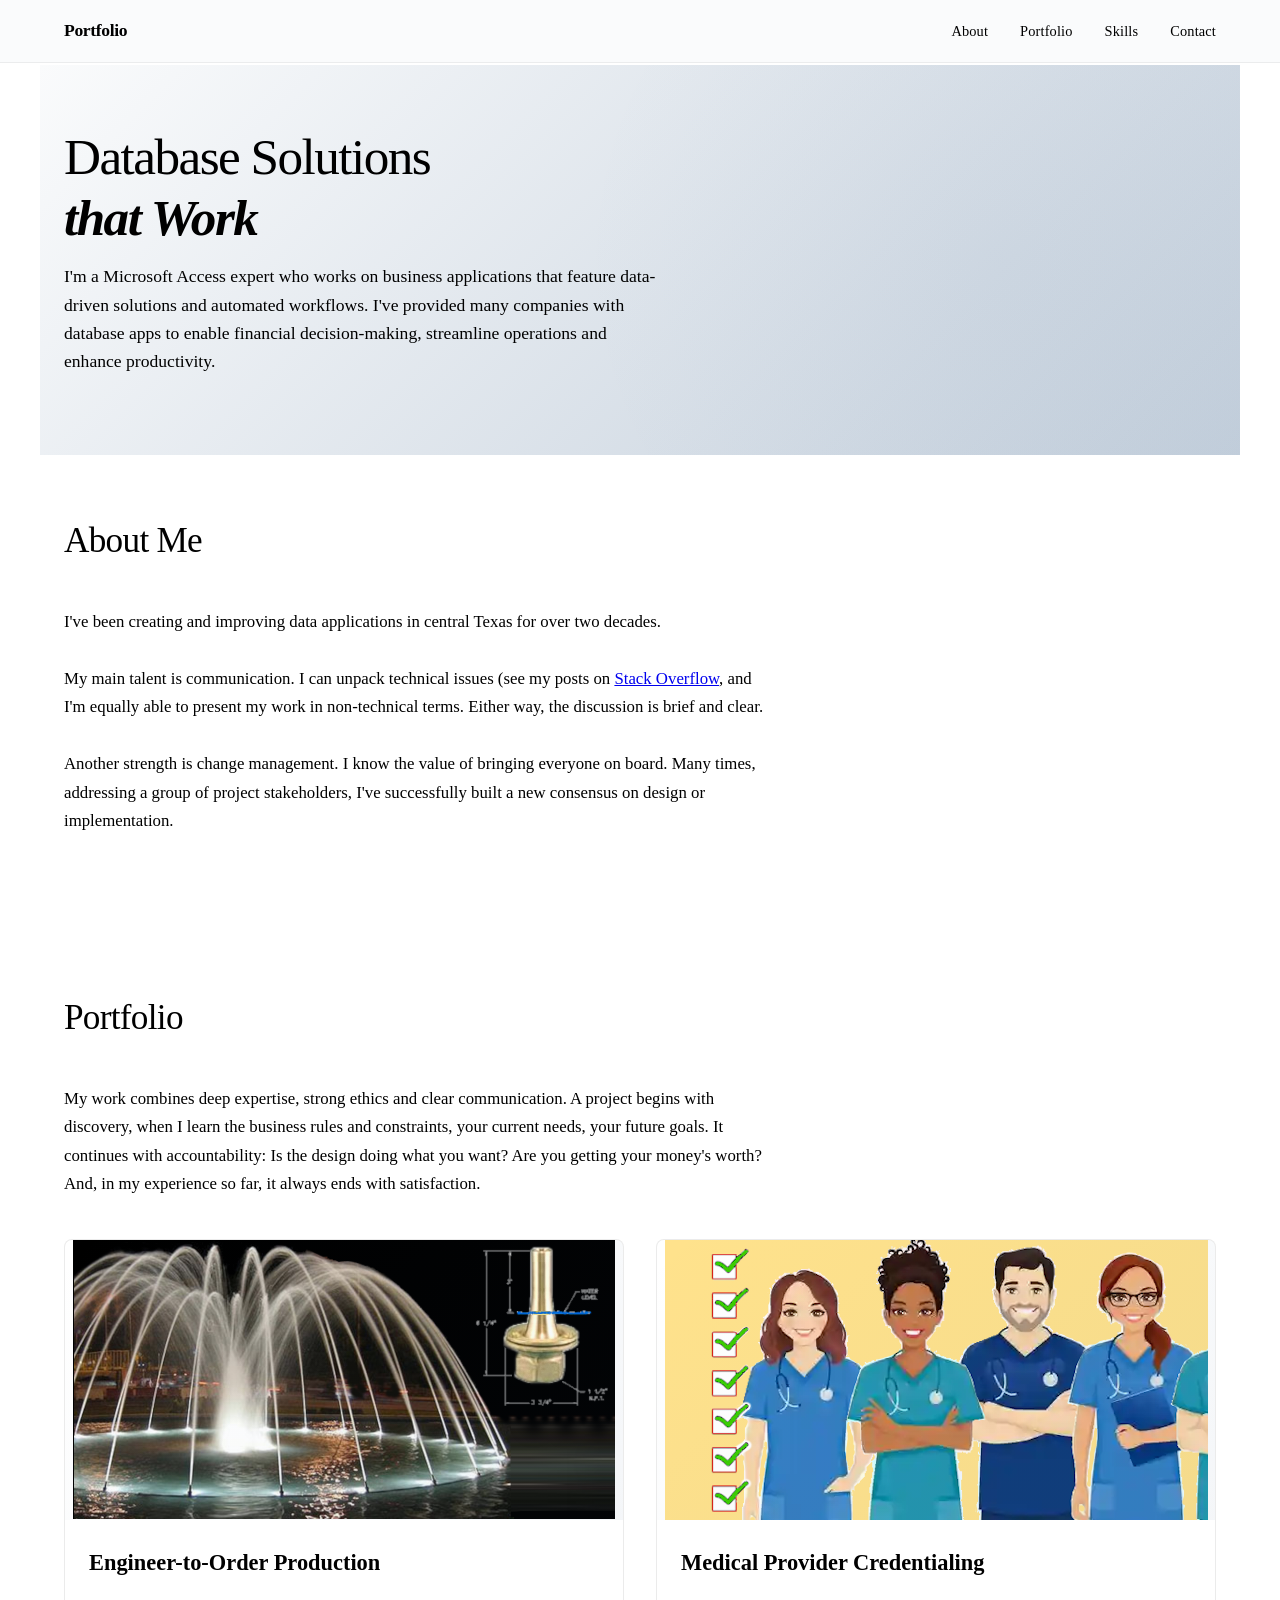
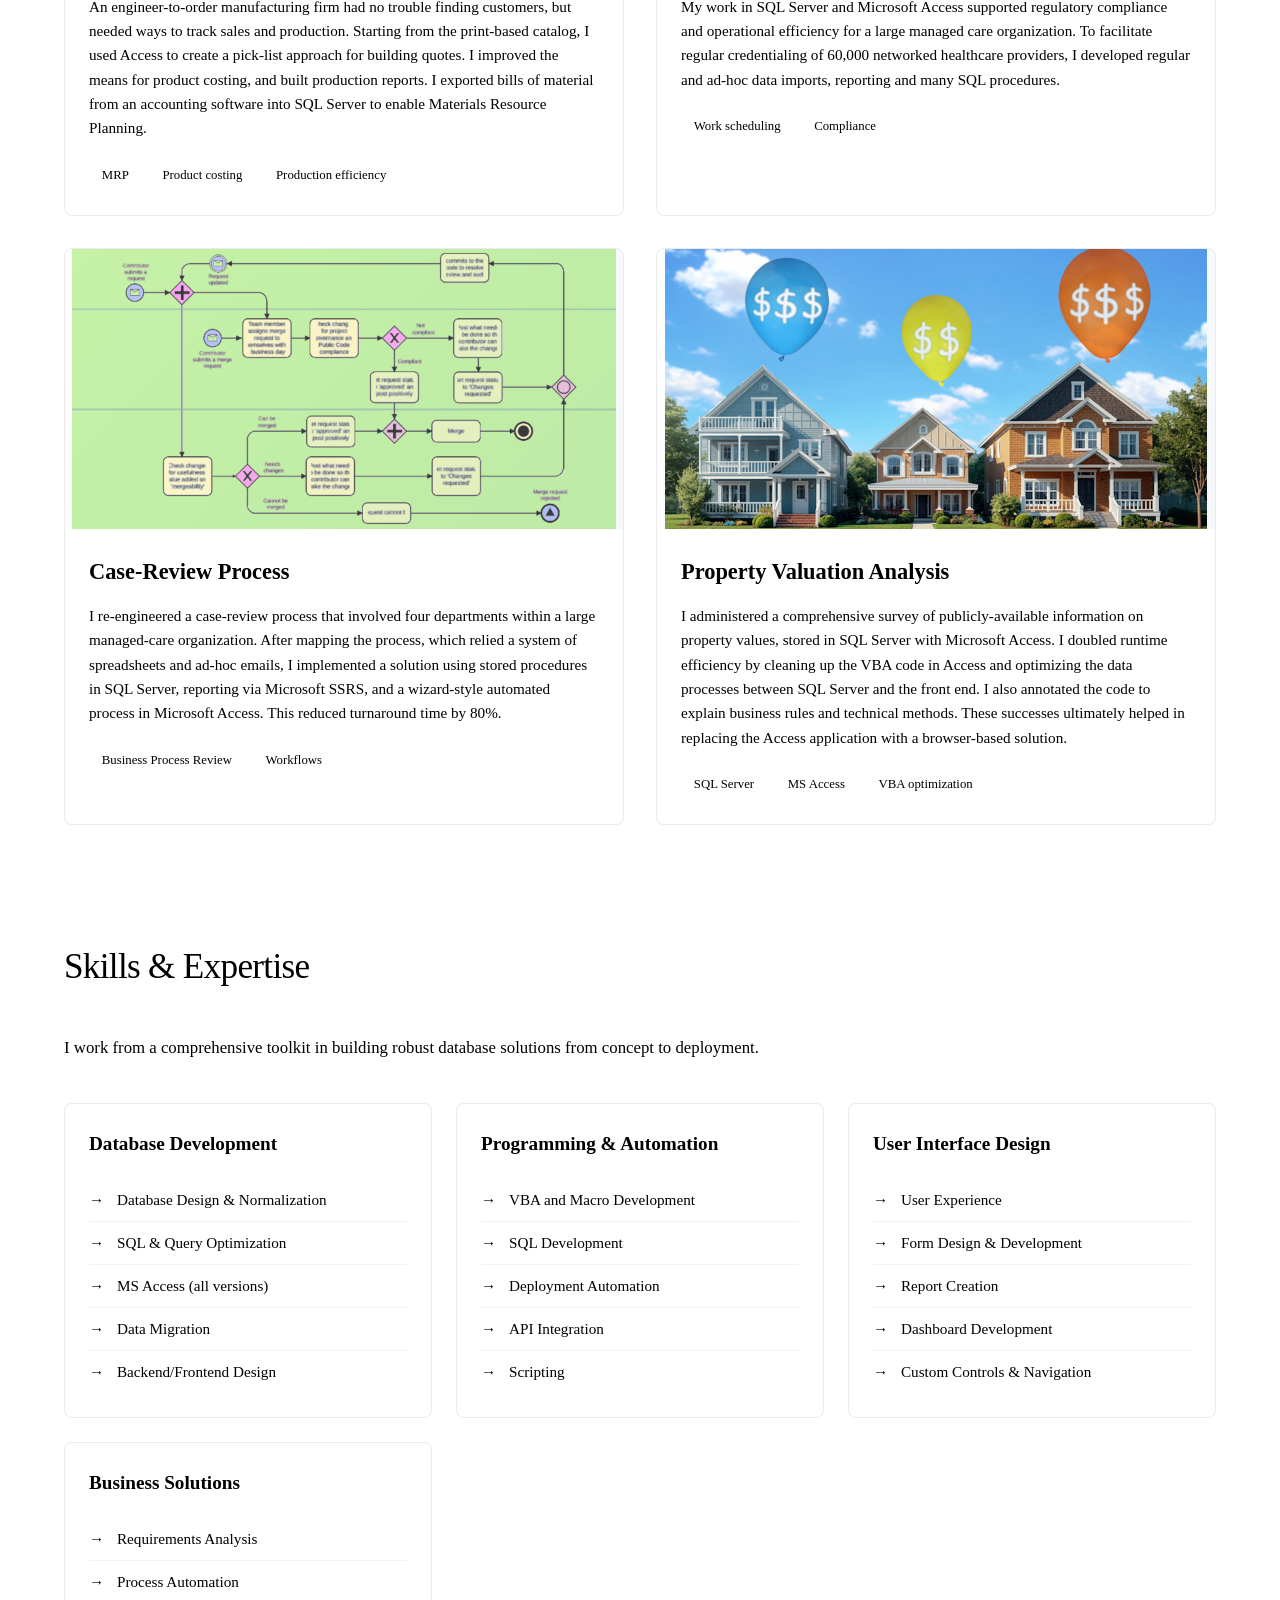
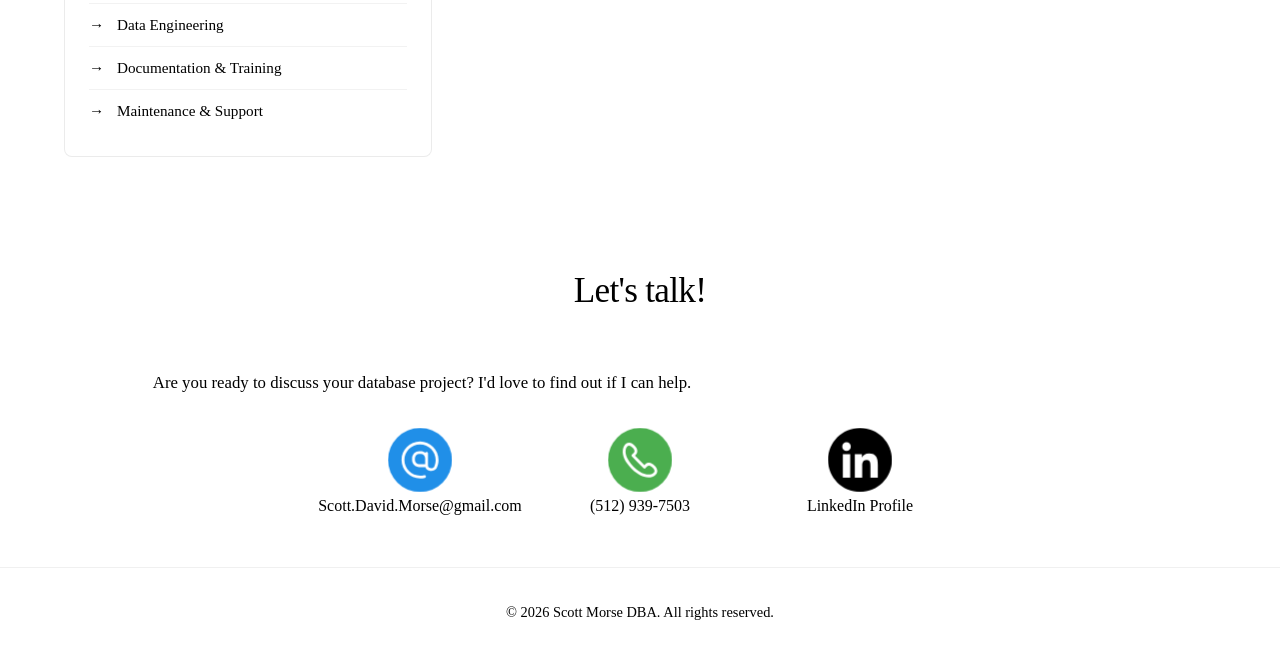
==== commit d70330bf: "Another stab at google fonts" ====
--- a/index.html
+++ b/index.html
@@ -1,11 +1,11 @@
 <!DOCTYPE html>
 <html lang="en">
+<!-- Hosted and rendered local have different results. -->
 <head>
     <meta charset="UTF-8">
     <meta name="viewport" content="width=device-width, initial-scale=1.0">
     <title>Scott Morse, Database Administration</title>
-	<link rel="stylesheet" href="https://fonts.googleapis.com/css2?family=Signika">
-	<link rel="stylesheet" href="https://fonts.googleapis.com/css2?family=Work+Sans">
+	<link href="https://fonts.googleapis.com/css2?family=Signika:ital,wght@0,300;0,400;0,600;1,300&family=Work+Sans:wght@300;400;500&display=swap" rel="stylesheet">
 	<link rel="stylesheet" href="style.css">
 </head>
 <body>
--- a/style.css
+++ b/style.css
@@ -1,452 +1,388 @@
-    <style>
-        :root {
-            --color-ink: #1a1a1a;
-            --color-slate: #2a313c;
-            --color-mist: #e8edf2;
-            --color-paper: #fafbfc;
-            --color-accent: #2a5e89;
-            --color-accent-light: #306b9c;
-            --serif: 'Signika', serif;
-            --sans: 'Work Sans', sans-serif;
-        }		
-        * {
-			font-size: 15px;
-            margin: 0;
-            padding: 0;
-            box-sizing: border-box;
-        }
-
-        body { 
-			font-family: 'Work Sans', sans}; 
-            font-family: var(--sans);
-            color: var(--color-ink);
-            background: var(--color-paper);
-            line-height: 1.7;
-            font-weight: 400;
-            -webkit-font-smoothing: antialiased;
-        }
-        /* Navigation */
-
-        nav {
-            position: fixed;
-            top: 0;
-            width: 100%;
-            background: rgba(250, 251, 252, 0.95);
-            backdrop-filter: blur(10px);
-            border-bottom: 1px solid rgba(0, 0, 0, 0.06);
-            z-index: 1000;
-            animation: slideDown 0.6s ease-out;
-        }
-
-        @keyframes slideDown {
-            from {
-                transform: translateY(-100%);
-                opacity: 0;
-            }
-            to {
-                transform: translateY(0);
-                opacity: 1;
-            }
-        }
-
-        nav .container {
-            max-width: 1200px;
-            margin: 0 auto;
-            padding: 1.5rem 2rem;
-            display: flex;
-            justify-content: space-between;
-            align-items: center;
-        }
-        nav .logo {
-            font-family: var(--serif);
-            font-size: 1.3rem;
-            font-weight: 600;
-            color: var(--color-ink);
-            text-decoration: none;
-            letter-spacing: -0.02em;
-        }
-
-        nav ul {
-            display: flex;
-            gap: 2.5rem;
-            list-style: none;
-        }
-
-        nav a {
-            color: var(--color-slate);
-            text-decoration: none;
-            font-size: 0.95rem;
-            font-weight: 400;
-            letter-spacing: 0.01em;
-            transition: color 0.3s ease;
-        }
-
-        nav a:hover {
-            color: var(--color-accent);
-        }
-
-        /* Hero Section */
-
-        .hero {
-            margin-top: 80px;
-            padding: 8rem 2rem 6rem;
-            background: linear-gradient(135deg, #fafbfc 0%, #c2cedb 100%);
-            position: relative;
-            overflow: hidden;
-        }
-
-        .hero::before {
-            content: '';
-            position: absolute;
-            top: -50%;
-            right: -20%;
-            width: 80%;
-            height: 200%;
-            background: radial-gradient(circle, rgba(44, 82, 130, 0.03) 0%, transparent 70%);
-            animation: float 20s ease-in-out infinite;
-        }
-
-        @keyframes float {
-            0%, 100% { transform: translate(0, 0) rotate(0deg); }
-            50% { transform: translate(-20px, 20px) rotate(5deg); }
-        }
-
-        .hero .container {
-            max-width: 1200px;
-            margin: 0 auto;
-            position: relative;
-            z-index: 1;
-        }
-
-        .hero h1 {
-            font-family: var(--serif);
-            font-size: 4.5rem;
-            font-weight: 300;
-            line-height: 1.1;
-            margin-bottom: 1.5rem;
-            letter-spacing: -0.03em;
-            animation: fadeInUp 0.8s ease-out 0.2s both;
-        }
-
-        .hero h1 strong {
-            font-weight: 600;
-            font-style: italic;
-            display: block;
-            margin-top: 0.5rem;
-        }
-
-        .hero .subtitle {
-            font-size: 1.3rem;
-            color: var(--color-slate);
-            max-width: 600px;
-            line-height: 1.6;
-            margin-bottom: 3rem;
-            animation: fadeInUp 0.8s ease-out 0.4s both;
-        }
-
-        @keyframes fadeInUp {
-            from {
-                opacity: 0;
-                transform: translateY(30px);
-            }
-            to {
-                opacity: 1;
-                transform: translateY(0);
-            }
-        }
-
-        .cta-button {
-            display: inline-block;
-            padding: 1rem 2.5rem;
-            background: var(--color-accent);
-            color: white;
-            text-decoration: none;
-            font-weight: 400;
-            letter-spacing: 0.03em;
-            border-radius: 4px;
-            transition: all 0.3s ease;
-            animation: fadeInUp 0.8s ease-out 0.6s both;
-        }
-
-        .cta-button:hover {
-            background: var(--color-accent-light);
-            transform: translateY(-2px);
-            box-shadow: 0 10px 25px rgba(44, 82, 130, 0.2);
-        }
-
-        /* Section Styling */
-
-        section {
-            padding: 6rem 2rem;
-            max-width: 1200px;
-            margin: 0 auto;
-        }
-
-        section h2 {
-            font-family: var(--serif);
-            font-size: 3rem;
-            font-weight: 400;
-            margin-bottom: 1rem;
-            letter-spacing: -0.02em;
-            position: relative;
-            display: inline-block;
-        }
-
-        section h2::after {
-            content: '';
-            position: absolute;
-            bottom: -8px;
-            left: 0;
-            width: 60px;
-            height: 2px;
-            background: var(--color-accent);
-        }
-
-        section .section-intro {
-            font-size: 1.2rem;
-            color: var(--color-slate);
-            margin-bottom: 4rem;
-            margin-top: 2rem;
-            max-width: 700px;
-        }
-
-        /* Portfolio Grid */
-
-        .portfolio-grid {
-            display: grid;
-            grid-template-columns: repeat(auto-fit, minmax(450px, 1fr));
-            gap: 3rem;
-            margin-top: 3rem;
-        }
-
-        .project-card {
-            background: white;
-            border: 1px solid rgba(0, 0, 0, 0.08);
-            border-radius: 8px;
-            overflow: hidden;
-            transition: all 0.4s cubic-bezier(0.4, 0, 0.2, 1);
-            opacity: 0;
-            animation: fadeInUp 0.6s ease-out forwards;
-        }
-
-        .project-card:nth-child(1) { animation-delay: 0.1s; }
-        .project-card:nth-child(2) { animation-delay: 0.2s; }
-        .project-card:nth-child(3) { animation-delay: 0.3s; }
-        .project-card:nth-child(4) { animation-delay: 0.4s; }
-
-        .project-card:hover {
-            transform: translateY(-8px);
-            box-shadow: 0 20px 40px rgba(0, 0, 0, 0.1);
-            border-color: var(--color-accent-light);
-        }
-
-        .project-image {
-            width: 100%;
-            height: 280px;
-            background: var(--color-mist);
-            display: flex;
-            align-items: center;
-            justify-content: center;
-            font-size: 3rem;
-            color: var(--color-accent);
-            position: relative;
-            overflow: hidden;
-        }
-
-        .project-image::before {
-            content: '';
-            position: absolute;
-            top: 0;
-            left: 0;
-            right: 0;
-            bottom: 0;
-            background: linear-gradient(135deg, transparent 0%, rgba(44, 82, 130, 0.05) 100%);
-        }
-
-        .project-content {
-            padding: 2rem;
-        }
-
-        .project-content h3 {
-            font-family: var(--serif);
-            font-size: 1.6rem;
-            font-weight: 600;
-            margin-bottom: 1rem;
-            color: var(--color-ink);
-        }
-
-        .project-content p {
-            color: var(--color-slate);
-            margin-bottom: 1.5rem;
-            line-height: 1.7;
-        }
-
-        .project-tags {
-            display: flex;
-            flex-wrap: wrap;
-            gap: 0.5rem;
-        }
-
-        .tag {
-            padding: 0.4rem 1rem;
-            background: var(--color-mist);
-            color: var(--color-accent);
-            font-size: 0.85rem;
-            border-radius: 20px;
-            font-weight: 400;
-        }
-
-        /* Skills Section */
-
-        .skills-grid {
-            display: grid;
-            grid-template-columns: repeat(auto-fit, minmax(280px, 1fr));
-            gap: 2rem;
-            margin-top: 3rem;
-        }
-
-        .skill-category {
-            background: white;
-            padding: 2rem;
-            border-radius: 8px;
-            border: 1px solid rgba(0, 0, 0, 0.08);
-            transition: all 0.3s ease;
-        }
-
-        .skill-category:hover {
-            border-color: var(--color-accent-light);
-            box-shadow: 0 10px 30px rgba(0, 0, 0, 0.08);
-        }
-
-        .skill-category h3 {
-            font-family: var(--serif);
-            font-size: 1.4rem;
-            margin-bottom: 1.5rem;
-            color: var(--color-accent);
-            font-weight: 600;
-        }
-
-        .skill-category ul {
-            list-style: none;
-        }
-
-        .skill-category li {
-            padding: 0.6rem 0;
-            color: var(--color-slate);
-            border-bottom: 1px solid rgba(0, 0, 0, 0.05);
-            display: flex;
-            align-items: center;
-        }
-
-        .skill-category li:last-child {
-            border-bottom: none;
-        }
-
-        .skill-category li::before {
-            content: '→';
-            margin-right: 0.8rem;
-            color: var(--color-accent);
-            font-weight: 400;
-        }
-
-        /* Contact Section */
-
-        #contact {
-            background: linear-gradient(135deg, var(--color-mist) 0%, var(--color-paper) 100%);
-            border-radius: 12px;
-            padding: 4rem 3rem;
-            text-align: center;
-        }
-
-        #contact h2 {
-            margin-bottom: 2rem;
-        }
-
-        .contact-info {
-            display: flex;
-            justify-content: center;
-            gap: 3rem;
-            margin-top: 3rem;
-            flex-wrap: wrap;
-        }
-
-        .contact-item {
-            display: flex;
-            flex-direction: column;
-            align-items: center;
-            gap: 0.8rem;
-        }
-
-        .contact-item .icon {
-            width: 50px;
-            height: 50px;
-            background: var(--color-accent);
-            border-radius: 50%;
-            display: flex;
-            align-items: center;
-            justify-content: center;
-            color: white;
-            font-size: 1.3rem;
-        }
-
-        .contact-item a {
-            color: var(--color-slate);
-            text-decoration: none;
-            font-size: 1.1rem;
-            transition: color 0.3s ease;
-        }
-
-        .contact-item a:hover {
-            color: var(--color-accent);
-        }
-
-        /* Footer */
-
-        footer {
-            text-align: center;
-            padding: 3rem 2rem;
-            color: var(--color-slate);
-            border-top: 1px solid rgba(0, 0, 0, 0.06);
-            font-size: 0.95rem;
-        }
-
-        /* Responsive */
-
-        @media (max-width: 768px) {
-            nav ul {
-                gap: 1.5rem;
-            }
-
-            .hero h1 {
-                font-size: 2.8rem;
-            }
-
-            .hero .subtitle {
-                font-size: 1.1rem;
-            }
-
-            section h2 {
-                font-size: 2.2rem;
-            }
-
-            .portfolio-grid {
-                grid-template-columns: 1fr;
-            }
-
-            .skills-grid {
-                grid-template-columns: 1fr;
-            }
-
-            .contact-info {
-                flex-direction: column;
-                gap: 2rem;
-            }
-        }
-
-        /* Smooth scrolling */
-
-        html {
-            scroll-behavior: smooth;
-        }
-
-    </style>
+<style>
+	:root {
+		--color-ink: #1a1a1a;			/* claude original    */
+		--color-slate: #2a313c;			/* #4a5568            */
+		--color-mist: #e8edf2;          /* #e8edf2            */
+		--color-paper: #fafbfc;         /* #fafbfc            */
+		--color-accent: #2a5e89;		/* #2c5282            */
+		--color-accent-light: #306b9c;	/* #4a90c8            */
+		--serif: 'Signika', serif;		/* 'Fraunces', serif; */
+		--sans: 'Work Sans', sans-serif;
+	}
+	* {
+		margin: 0;
+		padding: 0;
+		box-sizing: border-box;
+	}
+	body {
+		font-family: var(--sans);
+		color: var(--color-ink);
+		background: var(--color-paper);
+		line-height: 1.7;
+		font-weight: 300;
+		-webkit-font-smoothing: antialiased;
+	}
+	/* Navigation */
+	nav {
+		position: fixed;
+		top: 0;
+		width: 100%;
+		background: rgba(250, 251, 252, 0.95);
+		backdrop-filter: blur(10px);
+		border-bottom: 1px solid rgba(0, 0, 0, 0.06);
+		z-index: 1000;
+		animation: slideDown 0.6s ease-out;
+	}
+	@keyframes slideDown {
+		from {
+			transform: translateY(-100%);
+			opacity: 0;
+		}
+		to {
+			transform: translateY(0);
+			opacity: 1;
+		}
+	}
+	nav .container {
+		max-width: 1200px;
+		margin: 0 auto;
+		padding: 1rem 1.5rem;
+		display: flex;
+		justify-content: space-between;
+		align-items: center;
+	}
+	nav .logo {
+		font-family: var(--serif);
+		font-size: 1.1rem;
+		font-weight: 600;
+		color: var(--color-ink);
+		text-decoration: none;
+		letter-spacing: -0.02em;
+	}
+	nav ul {
+		display: flex;
+		gap: 2rem;
+		list-style: none;
+	}
+	nav a {
+		color: var(--color-slate);
+		text-decoration: none;
+		font-size: 0.9rem;
+		font-weight: 400;
+		letter-spacing: 0.01em;
+		transition: color 0.3s ease;
+	}
+	nav a:hover {
+		color: var(--color-accent);
+	}
+	/* Hero Section */
+	.hero {
+		margin-top: 65px;
+		padding: 4rem 1.5rem 3rem;
+		background: linear-gradient(135deg, #fafbfc 0%, #c2cedb 100%);
+		position: relative;
+		overflow: hidden;
+	}
+	.hero::before {
+		content: '';
+		position: absolute;
+		top: -50%;
+		right: -20%;
+		width: 80%;
+		height: 200%;
+		background: radial-gradient(circle, rgba(44, 82, 130, 0.03) 0%, transparent 70%);
+		animation: float 20s ease-in-out infinite;
+	}
+	@keyframes float {
+		0%, 100% { transform: translate(0, 0) rotate(0deg); }
+		50% { transform: translate(-20px, 20px) rotate(5deg); }
+	}
+	.hero .container {
+		max-width: 1200px;
+		margin: 0 auto;
+		position: relative;
+		z-index: 1;
+	}
+	.hero h1 {
+		font-family: var(--serif);
+		font-size: 3.2rem;
+		font-weight: 300;
+		line-height: 1.1;
+		margin-bottom: 1rem;
+		letter-spacing: -0.03em;
+		animation: fadeInUp 0.8s ease-out 0.2s both;
+	}
+	.hero h1 strong {
+		font-weight: 600;
+		font-style: italic;
+		display: block;
+		margin-top: 0.3rem;
+	}
+	.hero .subtitle {
+		font-size: 1.1rem;
+		color: var(--color-slate);
+		max-width: 600px;
+		line-height: 1.6;
+		margin-bottom: 2rem;
+		animation: fadeInUp 0.8s ease-out 0.4s both;
+	}
+	@keyframes fadeInUp {
+		from {
+			opacity: 0;
+			transform: translateY(30px);
+		}
+		to {
+			opacity: 1;
+			transform: translateY(0);
+		}
+	}
+	.cta-button {
+		display: inline-block;
+		padding: 0.8rem 2rem;
+		background: var(--color-accent);
+		color: white;
+		text-decoration: none;
+		font-weight: 400;
+		font-size: 0.95rem;
+		letter-spacing: 0.03em;
+		border-radius: 4px;
+		transition: all 0.3s ease;
+		animation: fadeInUp 0.8s ease-out 0.6s both;
+	}
+	.cta-button:hover {
+		background: var(--color-accent-light);
+		transform: translateY(-2px);
+		box-shadow: 0 10px 25px rgba(44, 82, 130, 0.2);
+	}
+	/* Section Styling */
+	section {
+		padding: 3.5rem 1.5rem;
+		max-width: 1200px;
+		margin: 0 auto;
+	}
+	section h2 {
+		font-family: var(--serif);
+		font-size: 2.2rem;
+		font-weight: 400;
+		margin-bottom: 0.8rem;
+		letter-spacing: -0.02em;
+		position: relative;
+		display: inline-block;
+	}
+	section h2::after {
+		content: '';
+		position: absolute;
+		bottom: -6px;
+		left: 0;
+		width: 50px;
+		height: 2px;
+		background: var(--color-accent);
+	}
+	section .section-intro {
+		font-size: 1.05rem;
+		color: var(--color-slate);
+		margin-bottom: 2.5rem;
+		margin-top: 1.5rem;
+		max-width: 700px;
+	}
+	/* Portfolio Grid */
+	.portfolio-grid {
+		display: grid;
+		grid-template-columns: repeat(auto-fit, minmax(450px, 1fr));
+		gap: 2rem;
+		margin-top: 2rem;
+	}
+	.project-card {
+		background: white;
+		border: 1px solid rgba(0, 0, 0, 0.08);
+		border-radius: 8px;
+		overflow: hidden;
+		transition: all 0.4s cubic-bezier(0.4, 0, 0.2, 1);
+		opacity: 0;
+		animation: fadeInUp 0.6s ease-out forwards;
+	}
+	.project-card:nth-child(1) { animation-delay: 0.1s; }
+	.project-card:nth-child(2) { animation-delay: 0.2s; }
+	.project-card:nth-child(3) { animation-delay: 0.3s; }
+	.project-card:nth-child(4) { animation-delay: 0.4s; }
+	.project-card:hover {
+		transform: translateY(-8px);
+		box-shadow: 0 20px 40px rgba(0, 0, 0, 0.1);
+		border-color: var(--color-accent-light);
+	}
+	.project-image {
+		width: 100%;
+		height:  280px;   /* claude 2 ('less space') proposed 220px;  */
+		background: var(--color-mist);
+		display: flex;
+		align-items: center;
+		justify-content: center;
+		font-size: 2.5rem;
+		color: var(--color-accent);
+		position: relative;
+		overflow: hidden;
+	}
+	.project-image::before {
+		content: '';
+		position: absolute;
+		top: 0;
+		left: 0;
+		right: 0;
+		bottom: 0;
+		background: linear-gradient(135deg, transparent 0%, rgba(44, 82, 130, 0.05) 100%);
+	}
+	.project-content {
+		padding: 1.5rem;
+	}
+	.project-content h3 {
+		font-family: var(--serif);
+		font-size: 1.4rem;
+		font-weight: 600;
+		margin-bottom: 0.8rem;
+		color: var(--color-ink);
+	}
+	.project-content p {
+		color: var(--color-slate);
+		margin-bottom: 1.2rem;
+		line-height: 1.6;
+		font-size: 0.95rem;
+	}
+	.project-tags {
+		display: flex;
+		flex-wrap: wrap;
+		gap: 0.5rem;
+	}
+	.tag {
+		padding: 0.3rem 0.8rem;
+		background: var(--color-mist);
+		color: var(--color-accent);
+		font-size: 0.8rem;
+		border-radius: 20px;
+		font-weight: 400;
+	}
+	/* Skills Section */
+	.skills-grid {
+		display: grid;
+		grid-template-columns: repeat(auto-fit, minmax(280px, 1fr));
+		gap: 1.5rem;
+		margin-top: 2rem;
+	}
+	.skill-category {
+		background: white;
+		padding: 1.5rem;
+		border-radius: 8px;
+		border: 1px solid rgba(0, 0, 0, 0.08);
+		transition: all 0.3s ease;
+	}
+	.skill-category:hover {
+		border-color: var(--color-accent-light);
+		box-shadow: 0 10px 30px rgba(0, 0, 0, 0.08);
+	}
+	.skill-category h3 {
+		font-family: var(--serif);
+		font-size: 1.2rem;
+		margin-bottom: 1.2rem;
+		color: var(--color-accent);
+		font-weight: 600;
+	}
+	.skill-category ul {
+		list-style: none;
+	}
+	.skill-category li {
+		padding: 0.5rem 0;
+		color: var(--color-slate);
+		font-size: 0.95rem;
+		border-bottom: 1px solid rgba(0, 0, 0, 0.05);
+		display: flex;
+		align-items: center;
+	}
+	.skill-category li:last-child {
+		border-bottom: none;
+	}
+	.skill-category li::before {
+		content: '→';
+		margin-right: 0.8rem;
+		color: var(--color-accent);
+		font-weight: 400;
+	}
+	/* Contact Section */
+	#contact {
+		background: linear-gradient(135deg, var(--color-mist) 0%, var(--color-paper) 100%);
+		border-radius: 12px;
+		padding: 3rem 2rem;
+		text-align: center;
+	}
+	#contact h2 {
+		margin-bottom: 1.5rem;
+	}
+	.contact-info {
+		display: flex;
+		justify-content: center;
+		gap: 2.5rem;
+		margin-top: 2rem;
+		flex-wrap: wrap;
+	}
+	.contact-item {
+		display: flex;
+		flex-direction: column;
+		align-items: center;
+		gap: 0.6rem;
+	}
+	.contact-item .icon {
+		width: 45px;
+		height: 45px;
+		background: var(--color-accent);
+		border-radius: 50%;
+		display: flex;
+		align-items: center;
+		justify-content: center;
+		color: white;
+		font-size: 1.1rem;
+	}
+	.contact-item a {
+		color: var(--color-slate);
+		text-decoration: none;
+		font-size: 1rem;
+		transition: color 0.3s ease;
+	}
+	.contact-item a:hover {
+		color: var(--color-accent);
+	}
+	/* Footer */
+	footer {
+		text-align: center;
+		padding: 2rem 1.5rem;
+		color: var(--color-slate);
+		border-top: 1px solid rgba(0, 0, 0, 0.06);
+		font-size: 0.9rem;
+	}
+	/* Responsive */
+	@media (max-width: 768px) {
+		nav ul {
+			gap: 1.2rem;
+		}
+		.hero h1 {
+			font-size: 2.2rem;
+		}
+		.hero .subtitle {
+			font-size: 1rem;
+		}
+		section h2 {
+			font-size: 1.8rem;
+		}
+		.portfolio-grid {
+			grid-template-columns: 1fr;
+		}
+		.skills-grid {
+			grid-template-columns: 1fr;
+		}
+		.contact-info {
+			flex-direction: column;
+			gap: 1.5rem;
+		}
+	}
+	/* Smooth scrolling */
+	html {
+		scroll-behavior: smooth;
+	}
+</style>
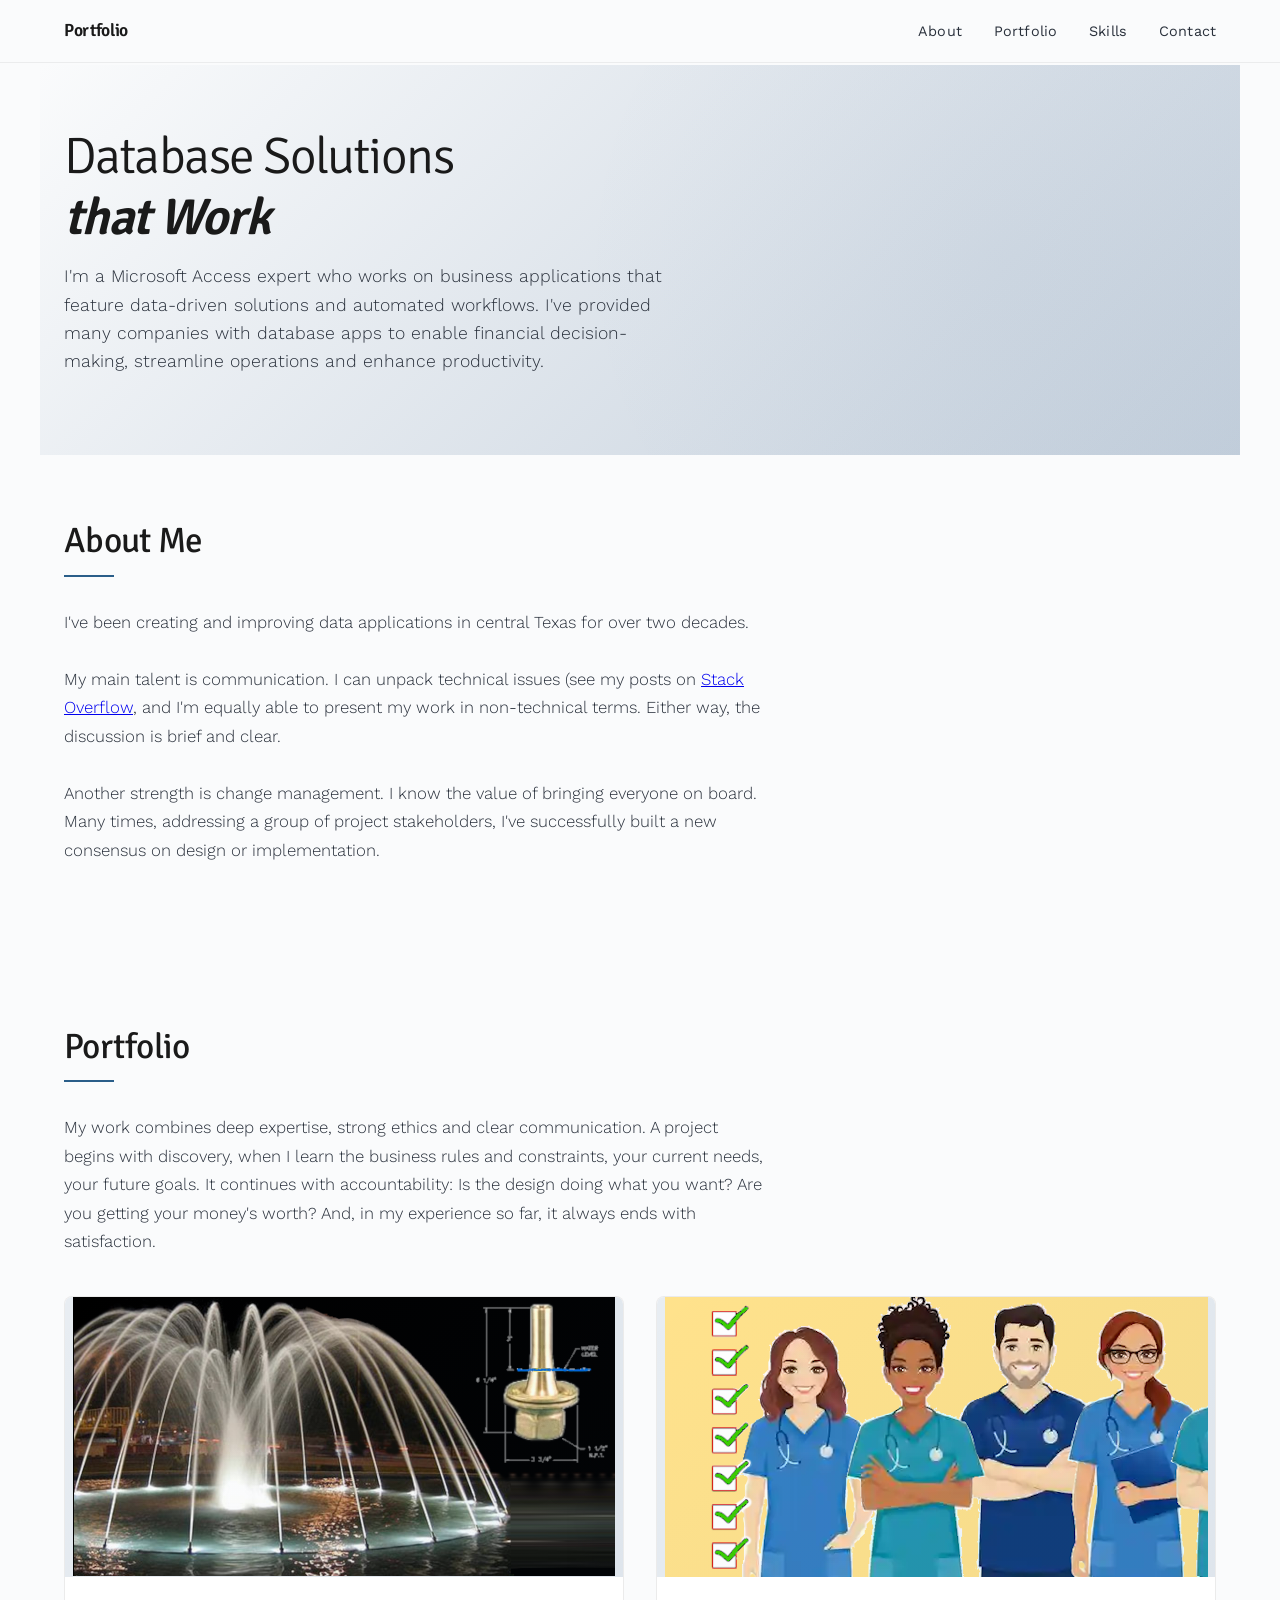
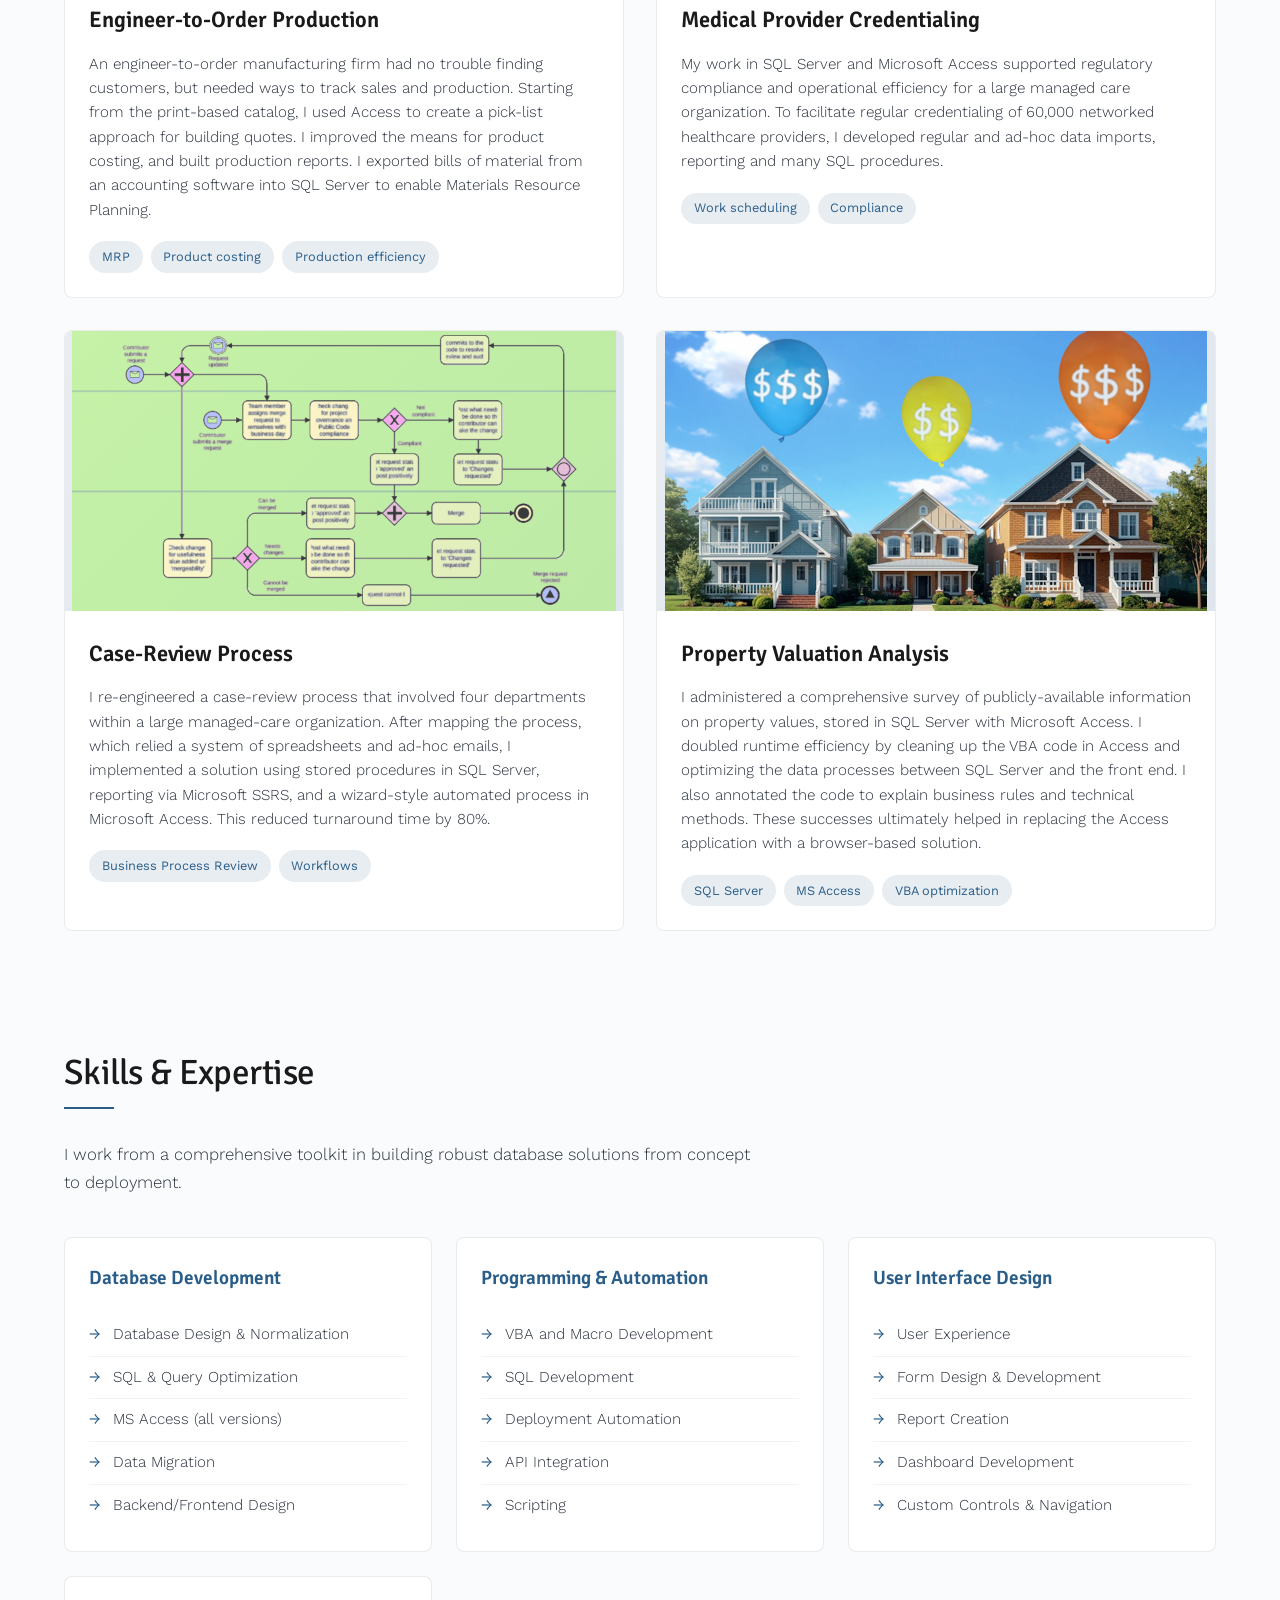
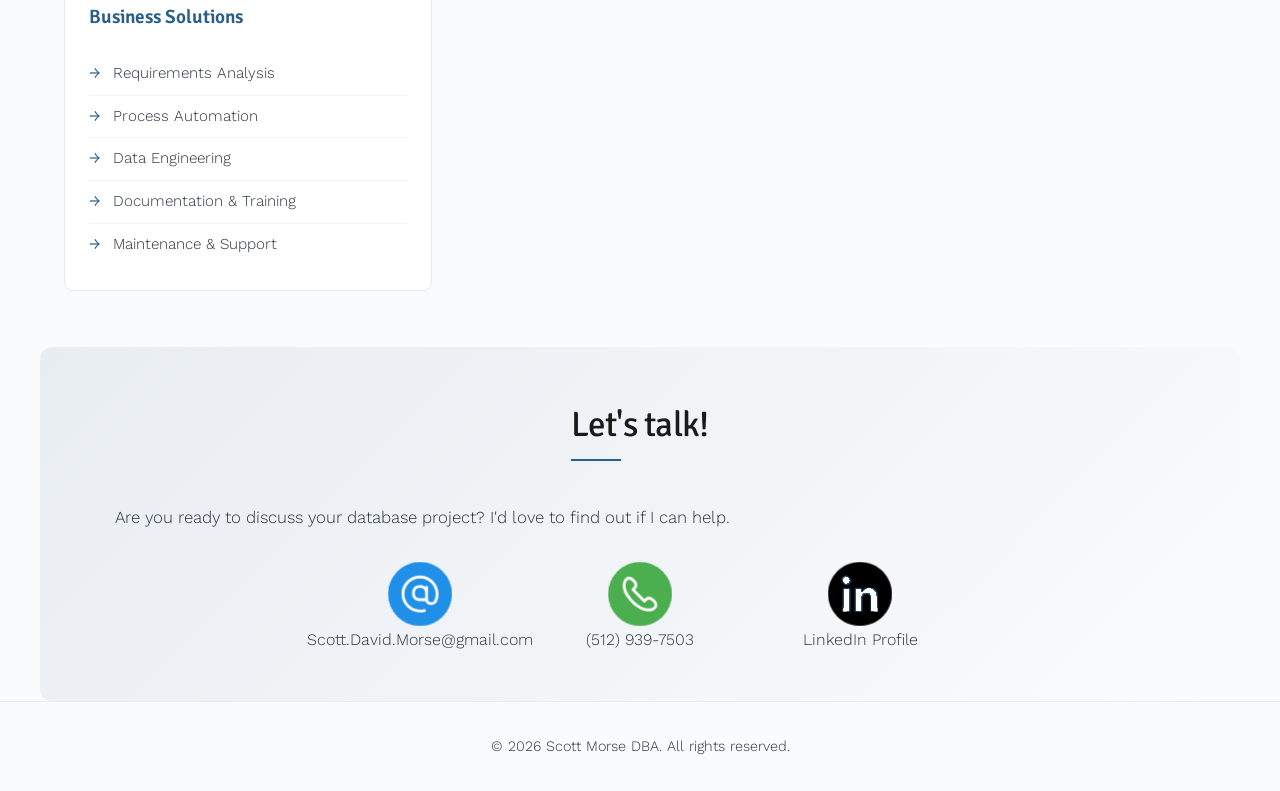
==== commit 1efa4074: "Style without separate css" ====
--- a/index.html
+++ b/index.html
@@ -6,7 +6,395 @@
     <meta name="viewport" content="width=device-width, initial-scale=1.0">
     <title>Scott Morse, Database Administration</title>
 	<link href="https://fonts.googleapis.com/css2?family=Signika:ital,wght@0,300;0,400;0,600;1,300&family=Work+Sans:wght@300;400;500&display=swap" rel="stylesheet">
-	<link rel="stylesheet" href="style.css">
+	<!-- <link rel="stylesheet" href="style.css"> -->
+<style>
+	:root {
+		--color-ink: #1a1a1a;			/* claude original    */
+		--color-slate: #2a313c;			/* #4a5568            */
+		--color-mist: #e8edf2;          /* #e8edf2            */
+		--color-paper: #fafbfc;         /* #fafbfc            */
+		--color-accent: #2a5e89;		/* #2c5282            */
+		--color-accent-light: #306b9c;	/* #4a90c8            */
+		--serif: 'Signika', serif;		/* 'Fraunces', serif; */
+		--sans: 'Work Sans', sans-serif;
+	}
+	* {
+		margin: 0;
+		padding: 0;
+		box-sizing: border-box;
+	}
+	body {
+		font-family: var(--sans);
+		color: var(--color-ink);
+		background: var(--color-paper);
+		line-height: 1.7;
+		font-weight: 300;
+		-webkit-font-smoothing: antialiased;
+	}
+	/* Navigation */
+	nav {
+		position: fixed;
+		top: 0;
+		width: 100%;
+		background: rgba(250, 251, 252, 0.95);
+		backdrop-filter: blur(10px);
+		border-bottom: 1px solid rgba(0, 0, 0, 0.06);
+		z-index: 1000;
+		animation: slideDown 0.6s ease-out;
+	}
+	@keyframes slideDown {
+		from {
+			transform: translateY(-100%);
+			opacity: 0;
+		}
+		to {
+			transform: translateY(0);
+			opacity: 1;
+		}
+	}
+	nav .container {
+		max-width: 1200px;
+		margin: 0 auto;
+		padding: 1rem 1.5rem;
+		display: flex;
+		justify-content: space-between;
+		align-items: center;
+	}
+	nav .logo {
+		font-family: var(--serif);
+		font-size: 1.1rem;
+		font-weight: 600;
+		color: var(--color-ink);
+		text-decoration: none;
+		letter-spacing: -0.02em;
+	}
+	nav ul {
+		display: flex;
+		gap: 2rem;
+		list-style: none;
+	}
+	nav a {
+		color: var(--color-slate);
+		text-decoration: none;
+		font-size: 0.9rem;
+		font-weight: 400;
+		letter-spacing: 0.01em;
+		transition: color 0.3s ease;
+	}
+	nav a:hover {
+		color: var(--color-accent);
+	}
+	/* Hero Section */
+	.hero {
+		margin-top: 65px;
+		padding: 4rem 1.5rem 3rem;
+		background: linear-gradient(135deg, #fafbfc 0%, #c2cedb 100%);
+		position: relative;
+		overflow: hidden;
+	}
+	.hero::before {
+		content: '';
+		position: absolute;
+		top: -50%;
+		right: -20%;
+		width: 80%;
+		height: 200%;
+		background: radial-gradient(circle, rgba(44, 82, 130, 0.03) 0%, transparent 70%);
+		animation: float 20s ease-in-out infinite;
+	}
+	@keyframes float {
+		0%, 100% { transform: translate(0, 0) rotate(0deg); }
+		50% { transform: translate(-20px, 20px) rotate(5deg); }
+	}
+	.hero .container {
+		max-width: 1200px;
+		margin: 0 auto;
+		position: relative;
+		z-index: 1;
+	}
+	.hero h1 {
+		font-family: var(--serif);
+		font-size: 3.2rem;
+		font-weight: 300;
+		line-height: 1.1;
+		margin-bottom: 1rem;
+		letter-spacing: -0.03em;
+		animation: fadeInUp 0.8s ease-out 0.2s both;
+	}
+	.hero h1 strong {
+		font-weight: 600;
+		font-style: italic;
+		display: block;
+		margin-top: 0.3rem;
+	}
+	.hero .subtitle {
+		font-size: 1.1rem;
+		color: var(--color-slate);
+		max-width: 600px;
+		line-height: 1.6;
+		margin-bottom: 2rem;
+		animation: fadeInUp 0.8s ease-out 0.4s both;
+	}
+	@keyframes fadeInUp {
+		from {
+			opacity: 0;
+			transform: translateY(30px);
+		}
+		to {
+			opacity: 1;
+			transform: translateY(0);
+		}
+	}
+	.cta-button {
+		display: inline-block;
+		padding: 0.8rem 2rem;
+		background: var(--color-accent);
+		color: white;
+		text-decoration: none;
+		font-weight: 400;
+		font-size: 0.95rem;
+		letter-spacing: 0.03em;
+		border-radius: 4px;
+		transition: all 0.3s ease;
+		animation: fadeInUp 0.8s ease-out 0.6s both;
+	}
+	.cta-button:hover {
+		background: var(--color-accent-light);
+		transform: translateY(-2px);
+		box-shadow: 0 10px 25px rgba(44, 82, 130, 0.2);
+	}
+	/* Section Styling */
+	section {
+		padding: 3.5rem 1.5rem;
+		max-width: 1200px;
+		margin: 0 auto;
+	}
+	section h2 {
+		font-family: var(--serif);
+		font-size: 2.2rem;
+		font-weight: 400;
+		margin-bottom: 0.8rem;
+		letter-spacing: -0.02em;
+		position: relative;
+		display: inline-block;
+	}
+	section h2::after {
+		content: '';
+		position: absolute;
+		bottom: -6px;
+		left: 0;
+		width: 50px;
+		height: 2px;
+		background: var(--color-accent);
+	}
+	section .section-intro {
+		font-size: 1.05rem;
+		color: var(--color-slate);
+		margin-bottom: 2.5rem;
+		margin-top: 1.5rem;
+		max-width: 700px;
+	}
+	/* Portfolio Grid */
+	.portfolio-grid {
+		display: grid;
+		grid-template-columns: repeat(auto-fit, minmax(450px, 1fr));
+		gap: 2rem;
+		margin-top: 2rem;
+	}
+	.project-card {
+		background: white;
+		border: 1px solid rgba(0, 0, 0, 0.08);
+		border-radius: 8px;
+		overflow: hidden;
+		transition: all 0.4s cubic-bezier(0.4, 0, 0.2, 1);
+		opacity: 0;
+		animation: fadeInUp 0.6s ease-out forwards;
+	}
+	.project-card:nth-child(1) { animation-delay: 0.1s; }
+	.project-card:nth-child(2) { animation-delay: 0.2s; }
+	.project-card:nth-child(3) { animation-delay: 0.3s; }
+	.project-card:nth-child(4) { animation-delay: 0.4s; }
+	.project-card:hover {
+		transform: translateY(-8px);
+		box-shadow: 0 20px 40px rgba(0, 0, 0, 0.1);
+		border-color: var(--color-accent-light);
+	}
+	.project-image {
+		width: 100%;
+		height:  280px;   /* claude 2 ('less space') proposed 220px;  */
+		background: var(--color-mist);
+		display: flex;
+		align-items: center;
+		justify-content: center;
+		font-size: 2.5rem;
+		color: var(--color-accent);
+		position: relative;
+		overflow: hidden;
+	}
+	.project-image::before {
+		content: '';
+		position: absolute;
+		top: 0;
+		left: 0;
+		right: 0;
+		bottom: 0;
+		background: linear-gradient(135deg, transparent 0%, rgba(44, 82, 130, 0.05) 100%);
+	}
+	.project-content {
+		padding: 1.5rem;
+	}
+	.project-content h3 {
+		font-family: var(--serif);
+		font-size: 1.4rem;
+		font-weight: 600;
+		margin-bottom: 0.8rem;
+		color: var(--color-ink);
+	}
+	.project-content p {
+		color: var(--color-slate);
+		margin-bottom: 1.2rem;
+		line-height: 1.6;
+		font-size: 0.95rem;
+	}
+	.project-tags {
+		display: flex;
+		flex-wrap: wrap;
+		gap: 0.5rem;
+	}
+	.tag {
+		padding: 0.3rem 0.8rem;
+		background: var(--color-mist);
+		color: var(--color-accent);
+		font-size: 0.8rem;
+		border-radius: 20px;
+		font-weight: 400;
+	}
+	/* Skills Section */
+	.skills-grid {
+		display: grid;
+		grid-template-columns: repeat(auto-fit, minmax(280px, 1fr));
+		gap: 1.5rem;
+		margin-top: 2rem;
+	}
+	.skill-category {
+		background: white;
+		padding: 1.5rem;
+		border-radius: 8px;
+		border: 1px solid rgba(0, 0, 0, 0.08);
+		transition: all 0.3s ease;
+	}
+	.skill-category:hover {
+		border-color: var(--color-accent-light);
+		box-shadow: 0 10px 30px rgba(0, 0, 0, 0.08);
+	}
+	.skill-category h3 {
+		font-family: var(--serif);
+		font-size: 1.2rem;
+		margin-bottom: 1.2rem;
+		color: var(--color-accent);
+		font-weight: 600;
+	}
+	.skill-category ul {
+		list-style: none;
+	}
+	.skill-category li {
+		padding: 0.5rem 0;
+		color: var(--color-slate);
+		font-size: 0.95rem;
+		border-bottom: 1px solid rgba(0, 0, 0, 0.05);
+		display: flex;
+		align-items: center;
+	}
+	.skill-category li:last-child {
+		border-bottom: none;
+	}
+	.skill-category li::before {
+		content: '→';
+		margin-right: 0.8rem;
+		color: var(--color-accent);
+		font-weight: 400;
+	}
+	/* Contact Section */
+	#contact {
+		background: linear-gradient(135deg, var(--color-mist) 0%, var(--color-paper) 100%);
+		border-radius: 12px;
+		padding: 3rem 2rem;
+		text-align: center;
+	}
+	#contact h2 {
+		margin-bottom: 1.5rem;
+	}
+	.contact-info {
+		display: flex;
+		justify-content: center;
+		gap: 2.5rem;
+		margin-top: 2rem;
+		flex-wrap: wrap;
+	}
+	.contact-item {
+		display: flex;
+		flex-direction: column;
+		align-items: center;
+		gap: 0.6rem;
+	}
+	.contact-item .icon {
+		width: 45px;
+		height: 45px;
+		background: var(--color-accent);
+		border-radius: 50%;
+		display: flex;
+		align-items: center;
+		justify-content: center;
+		color: white;
+		font-size: 1.1rem;
+	}
+	.contact-item a {
+		color: var(--color-slate);
+		text-decoration: none;
+		font-size: 1rem;
+		transition: color 0.3s ease;
+	}
+	.contact-item a:hover {
+		color: var(--color-accent);
+	}
+	/* Footer */
+	footer {
+		text-align: center;
+		padding: 2rem 1.5rem;
+		color: var(--color-slate);
+		border-top: 1px solid rgba(0, 0, 0, 0.06);
+		font-size: 0.9rem;
+	}
+	/* Responsive */
+	@media (max-width: 768px) {
+		nav ul {
+			gap: 1.2rem;
+		}
+		.hero h1 {
+			font-size: 2.2rem;
+		}
+		.hero .subtitle {
+			font-size: 1rem;
+		}
+		section h2 {
+			font-size: 1.8rem;
+		}
+		.portfolio-grid {
+			grid-template-columns: 1fr;
+		}
+		.skills-grid {
+			grid-template-columns: 1fr;
+		}
+		.contact-info {
+			flex-direction: column;
+			gap: 1.5rem;
+		}
+	}
+	/* Smooth scrolling */
+	html {
+		scroll-behavior: smooth;
+	}
+</style>	
 </head>
 <body>
     <!-- Navigation -->
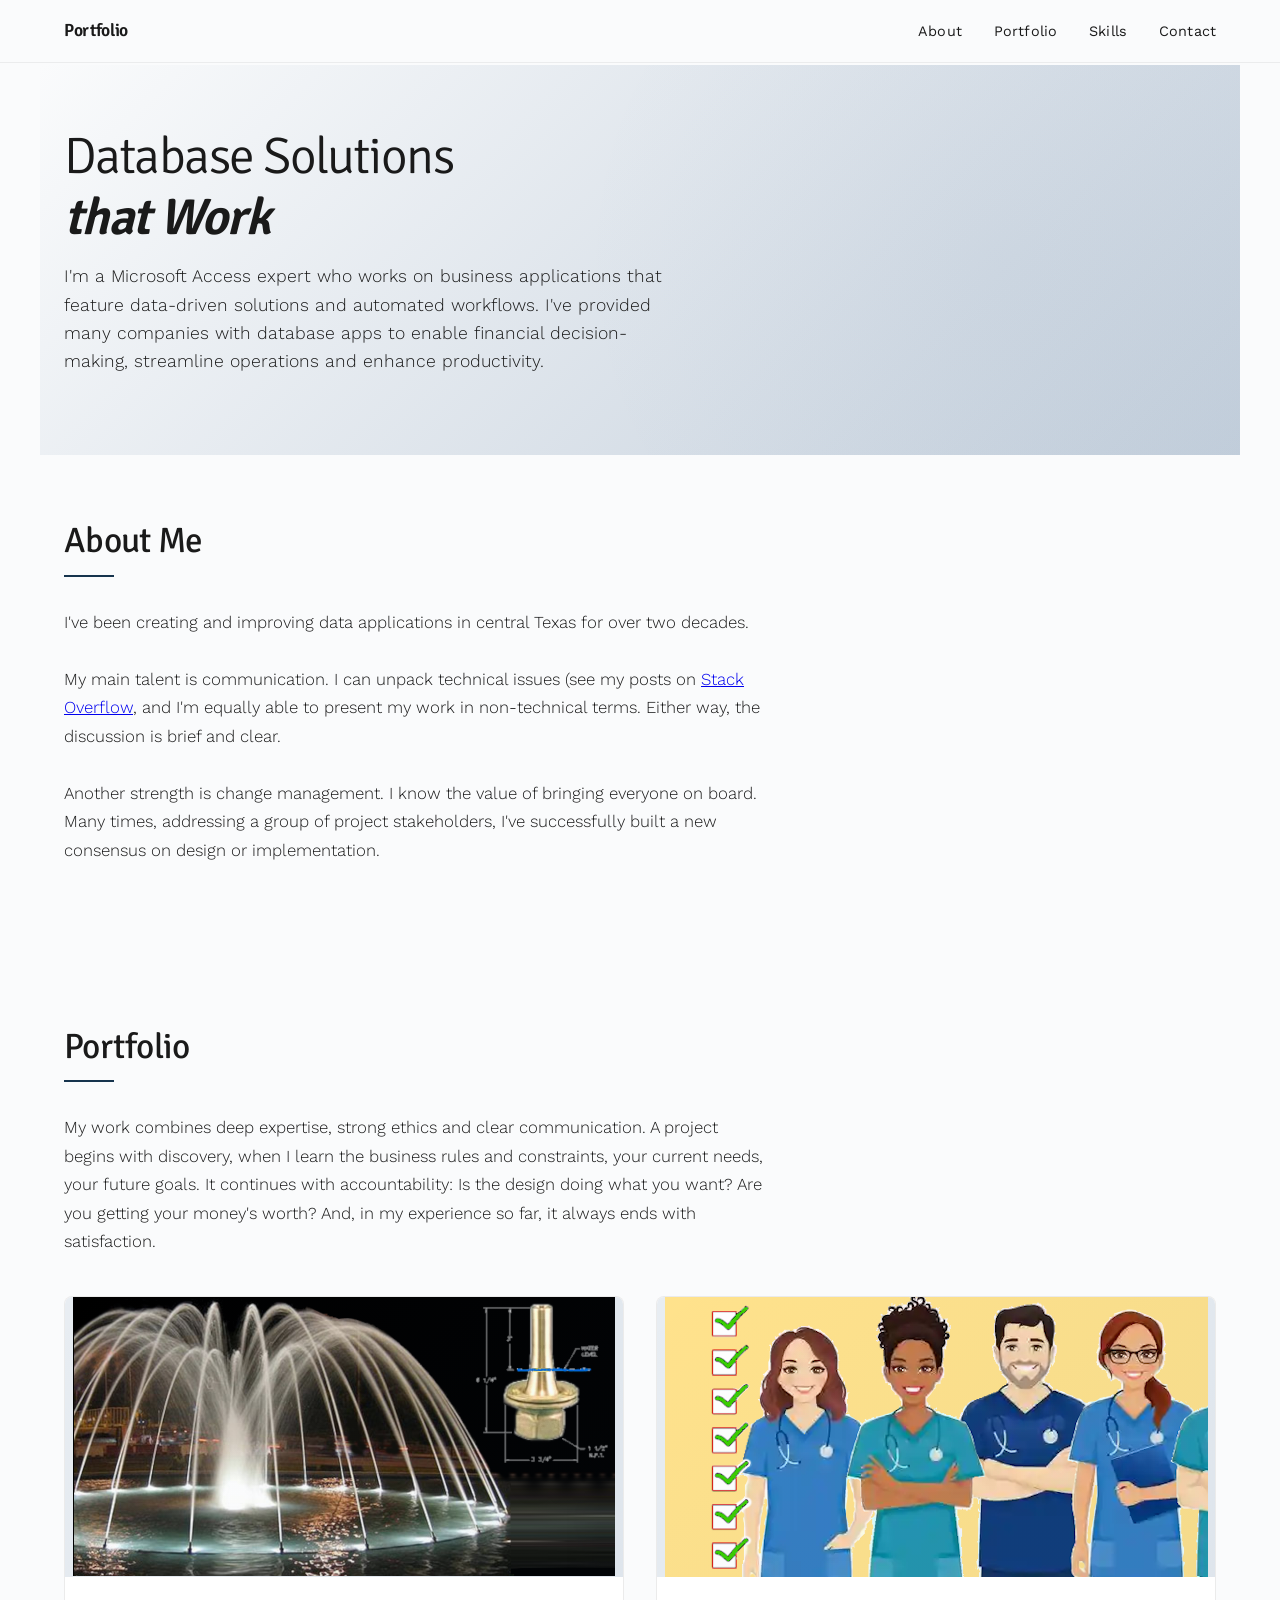
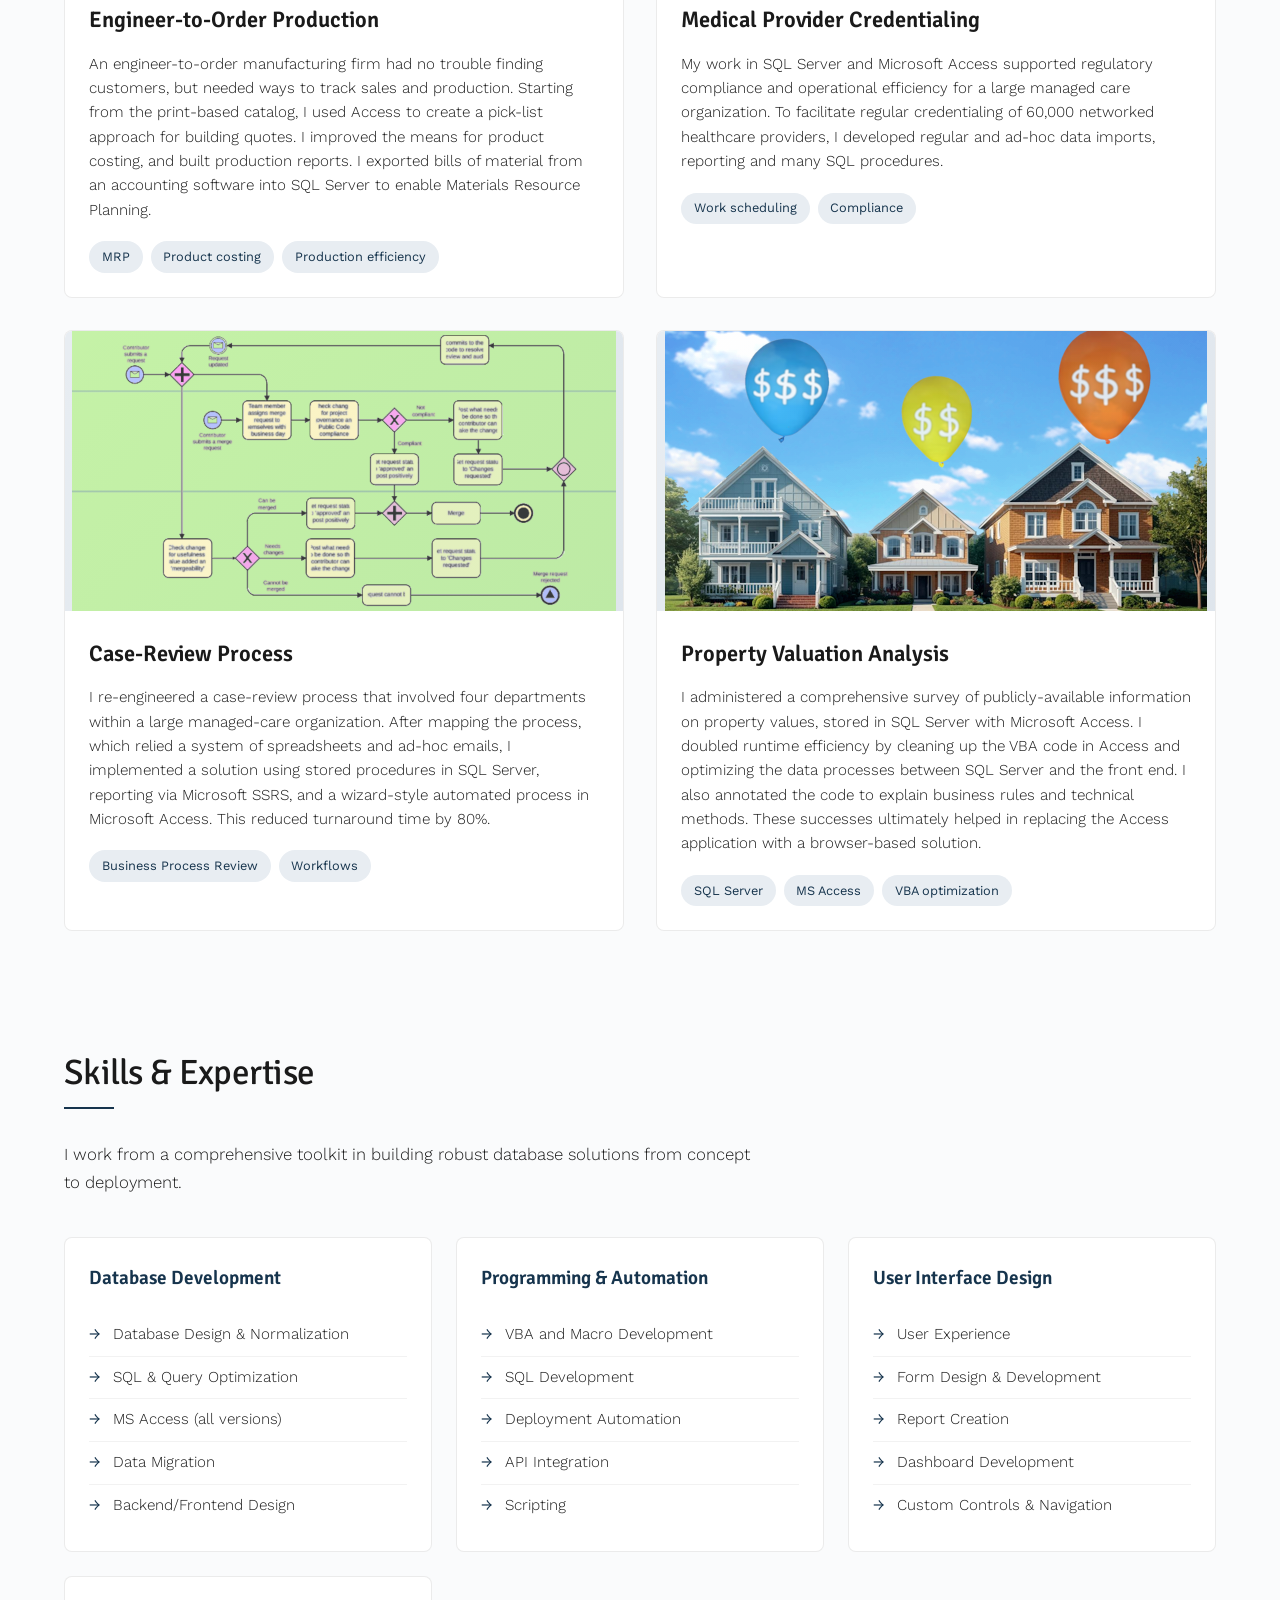
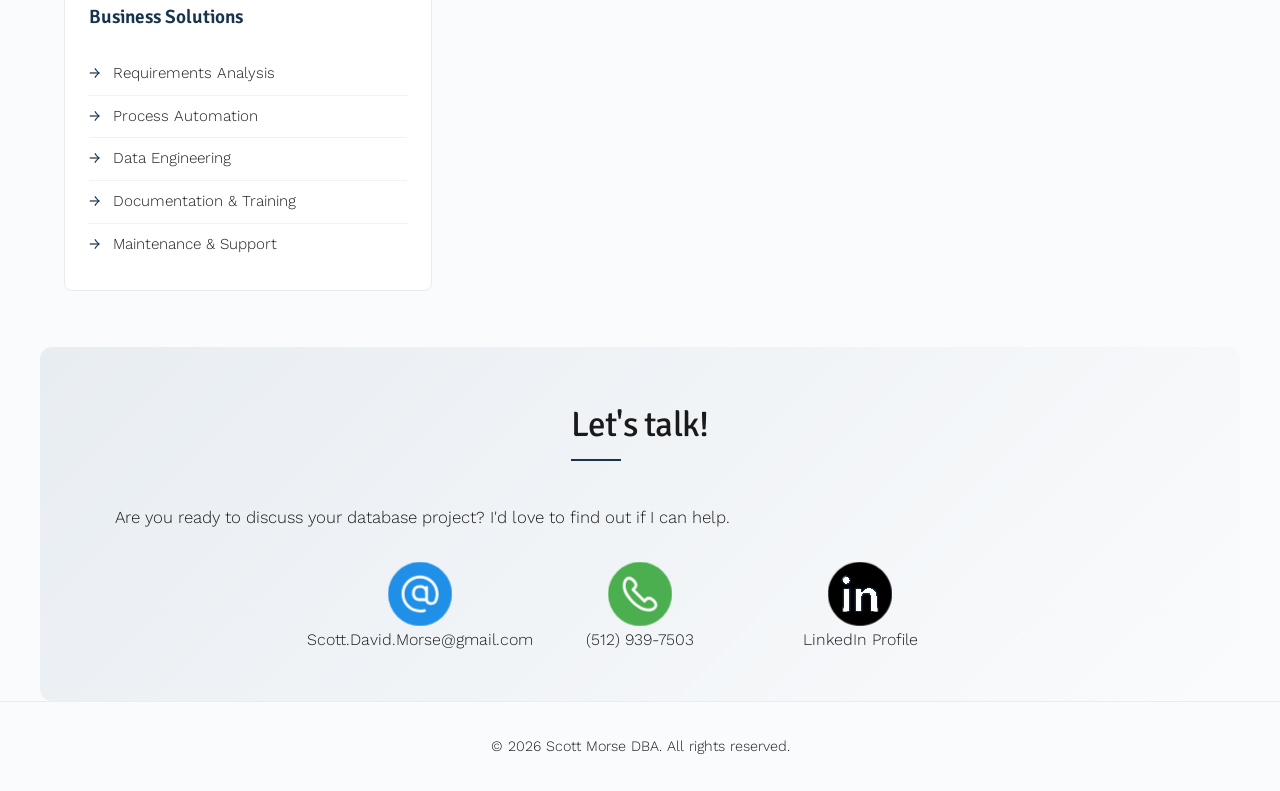
==== commit 795b29a1: "success w separate style.css" ====
--- a/index.html
+++ b/index.html
@@ -5,396 +5,10 @@
     <meta charset="UTF-8">
     <meta name="viewport" content="width=device-width, initial-scale=1.0">
     <title>Scott Morse, Database Administration</title>
-	<link href="https://fonts.googleapis.com/css2?family=Signika:ital,wght@0,300;0,400;0,600;1,300&family=Work+Sans:wght@300;400;500&display=swap" rel="stylesheet">
-	<!-- <link rel="stylesheet" href="style.css"> -->
-<style>
-	:root {
-		--color-ink: #1a1a1a;			/* claude original    */
-		--color-slate: #2a313c;			/* #4a5568            */
-		--color-mist: #e8edf2;          /* #e8edf2            */
-		--color-paper: #fafbfc;         /* #fafbfc            */
-		--color-accent: #2a5e89;		/* #2c5282            */
-		--color-accent-light: #306b9c;	/* #4a90c8            */
-		--serif: 'Signika', serif;		/* 'Fraunces', serif; */
-		--sans: 'Work Sans', sans-serif;
-	}
-	* {
-		margin: 0;
-		padding: 0;
-		box-sizing: border-box;
-	}
-	body {
-		font-family: var(--sans);
-		color: var(--color-ink);
-		background: var(--color-paper);
-		line-height: 1.7;
-		font-weight: 300;
-		-webkit-font-smoothing: antialiased;
-	}
-	/* Navigation */
-	nav {
-		position: fixed;
-		top: 0;
-		width: 100%;
-		background: rgba(250, 251, 252, 0.95);
-		backdrop-filter: blur(10px);
-		border-bottom: 1px solid rgba(0, 0, 0, 0.06);
-		z-index: 1000;
-		animation: slideDown 0.6s ease-out;
-	}
-	@keyframes slideDown {
-		from {
-			transform: translateY(-100%);
-			opacity: 0;
-		}
-		to {
-			transform: translateY(0);
-			opacity: 1;
-		}
-	}
-	nav .container {
-		max-width: 1200px;
-		margin: 0 auto;
-		padding: 1rem 1.5rem;
-		display: flex;
-		justify-content: space-between;
-		align-items: center;
-	}
-	nav .logo {
-		font-family: var(--serif);
-		font-size: 1.1rem;
-		font-weight: 600;
-		color: var(--color-ink);
-		text-decoration: none;
-		letter-spacing: -0.02em;
-	}
-	nav ul {
-		display: flex;
-		gap: 2rem;
-		list-style: none;
-	}
-	nav a {
-		color: var(--color-slate);
-		text-decoration: none;
-		font-size: 0.9rem;
-		font-weight: 400;
-		letter-spacing: 0.01em;
-		transition: color 0.3s ease;
-	}
-	nav a:hover {
-		color: var(--color-accent);
-	}
-	/* Hero Section */
-	.hero {
-		margin-top: 65px;
-		padding: 4rem 1.5rem 3rem;
-		background: linear-gradient(135deg, #fafbfc 0%, #c2cedb 100%);
-		position: relative;
-		overflow: hidden;
-	}
-	.hero::before {
-		content: '';
-		position: absolute;
-		top: -50%;
-		right: -20%;
-		width: 80%;
-		height: 200%;
-		background: radial-gradient(circle, rgba(44, 82, 130, 0.03) 0%, transparent 70%);
-		animation: float 20s ease-in-out infinite;
-	}
-	@keyframes float {
-		0%, 100% { transform: translate(0, 0) rotate(0deg); }
-		50% { transform: translate(-20px, 20px) rotate(5deg); }
-	}
-	.hero .container {
-		max-width: 1200px;
-		margin: 0 auto;
-		position: relative;
-		z-index: 1;
-	}
-	.hero h1 {
-		font-family: var(--serif);
-		font-size: 3.2rem;
-		font-weight: 300;
-		line-height: 1.1;
-		margin-bottom: 1rem;
-		letter-spacing: -0.03em;
-		animation: fadeInUp 0.8s ease-out 0.2s both;
-	}
-	.hero h1 strong {
-		font-weight: 600;
-		font-style: italic;
-		display: block;
-		margin-top: 0.3rem;
-	}
-	.hero .subtitle {
-		font-size: 1.1rem;
-		color: var(--color-slate);
-		max-width: 600px;
-		line-height: 1.6;
-		margin-bottom: 2rem;
-		animation: fadeInUp 0.8s ease-out 0.4s both;
-	}
-	@keyframes fadeInUp {
-		from {
-			opacity: 0;
-			transform: translateY(30px);
-		}
-		to {
-			opacity: 1;
-			transform: translateY(0);
-		}
-	}
-	.cta-button {
-		display: inline-block;
-		padding: 0.8rem 2rem;
-		background: var(--color-accent);
-		color: white;
-		text-decoration: none;
-		font-weight: 400;
-		font-size: 0.95rem;
-		letter-spacing: 0.03em;
-		border-radius: 4px;
-		transition: all 0.3s ease;
-		animation: fadeInUp 0.8s ease-out 0.6s both;
-	}
-	.cta-button:hover {
-		background: var(--color-accent-light);
-		transform: translateY(-2px);
-		box-shadow: 0 10px 25px rgba(44, 82, 130, 0.2);
-	}
-	/* Section Styling */
-	section {
-		padding: 3.5rem 1.5rem;
-		max-width: 1200px;
-		margin: 0 auto;
-	}
-	section h2 {
-		font-family: var(--serif);
-		font-size: 2.2rem;
-		font-weight: 400;
-		margin-bottom: 0.8rem;
-		letter-spacing: -0.02em;
-		position: relative;
-		display: inline-block;
-	}
-	section h2::after {
-		content: '';
-		position: absolute;
-		bottom: -6px;
-		left: 0;
-		width: 50px;
-		height: 2px;
-		background: var(--color-accent);
-	}
-	section .section-intro {
-		font-size: 1.05rem;
-		color: var(--color-slate);
-		margin-bottom: 2.5rem;
-		margin-top: 1.5rem;
-		max-width: 700px;
-	}
-	/* Portfolio Grid */
-	.portfolio-grid {
-		display: grid;
-		grid-template-columns: repeat(auto-fit, minmax(450px, 1fr));
-		gap: 2rem;
-		margin-top: 2rem;
-	}
-	.project-card {
-		background: white;
-		border: 1px solid rgba(0, 0, 0, 0.08);
-		border-radius: 8px;
-		overflow: hidden;
-		transition: all 0.4s cubic-bezier(0.4, 0, 0.2, 1);
-		opacity: 0;
-		animation: fadeInUp 0.6s ease-out forwards;
-	}
-	.project-card:nth-child(1) { animation-delay: 0.1s; }
-	.project-card:nth-child(2) { animation-delay: 0.2s; }
-	.project-card:nth-child(3) { animation-delay: 0.3s; }
-	.project-card:nth-child(4) { animation-delay: 0.4s; }
-	.project-card:hover {
-		transform: translateY(-8px);
-		box-shadow: 0 20px 40px rgba(0, 0, 0, 0.1);
-		border-color: var(--color-accent-light);
-	}
-	.project-image {
-		width: 100%;
-		height:  280px;   /* claude 2 ('less space') proposed 220px;  */
-		background: var(--color-mist);
-		display: flex;
-		align-items: center;
-		justify-content: center;
-		font-size: 2.5rem;
-		color: var(--color-accent);
-		position: relative;
-		overflow: hidden;
-	}
-	.project-image::before {
-		content: '';
-		position: absolute;
-		top: 0;
-		left: 0;
-		right: 0;
-		bottom: 0;
-		background: linear-gradient(135deg, transparent 0%, rgba(44, 82, 130, 0.05) 100%);
-	}
-	.project-content {
-		padding: 1.5rem;
-	}
-	.project-content h3 {
-		font-family: var(--serif);
-		font-size: 1.4rem;
-		font-weight: 600;
-		margin-bottom: 0.8rem;
-		color: var(--color-ink);
-	}
-	.project-content p {
-		color: var(--color-slate);
-		margin-bottom: 1.2rem;
-		line-height: 1.6;
-		font-size: 0.95rem;
-	}
-	.project-tags {
-		display: flex;
-		flex-wrap: wrap;
-		gap: 0.5rem;
-	}
-	.tag {
-		padding: 0.3rem 0.8rem;
-		background: var(--color-mist);
-		color: var(--color-accent);
-		font-size: 0.8rem;
-		border-radius: 20px;
-		font-weight: 400;
-	}
-	/* Skills Section */
-	.skills-grid {
-		display: grid;
-		grid-template-columns: repeat(auto-fit, minmax(280px, 1fr));
-		gap: 1.5rem;
-		margin-top: 2rem;
-	}
-	.skill-category {
-		background: white;
-		padding: 1.5rem;
-		border-radius: 8px;
-		border: 1px solid rgba(0, 0, 0, 0.08);
-		transition: all 0.3s ease;
-	}
-	.skill-category:hover {
-		border-color: var(--color-accent-light);
-		box-shadow: 0 10px 30px rgba(0, 0, 0, 0.08);
-	}
-	.skill-category h3 {
-		font-family: var(--serif);
-		font-size: 1.2rem;
-		margin-bottom: 1.2rem;
-		color: var(--color-accent);
-		font-weight: 600;
-	}
-	.skill-category ul {
-		list-style: none;
-	}
-	.skill-category li {
-		padding: 0.5rem 0;
-		color: var(--color-slate);
-		font-size: 0.95rem;
-		border-bottom: 1px solid rgba(0, 0, 0, 0.05);
-		display: flex;
-		align-items: center;
-	}
-	.skill-category li:last-child {
-		border-bottom: none;
-	}
-	.skill-category li::before {
-		content: '→';
-		margin-right: 0.8rem;
-		color: var(--color-accent);
-		font-weight: 400;
-	}
-	/* Contact Section */
-	#contact {
-		background: linear-gradient(135deg, var(--color-mist) 0%, var(--color-paper) 100%);
-		border-radius: 12px;
-		padding: 3rem 2rem;
-		text-align: center;
-	}
-	#contact h2 {
-		margin-bottom: 1.5rem;
-	}
-	.contact-info {
-		display: flex;
-		justify-content: center;
-		gap: 2.5rem;
-		margin-top: 2rem;
-		flex-wrap: wrap;
-	}
-	.contact-item {
-		display: flex;
-		flex-direction: column;
-		align-items: center;
-		gap: 0.6rem;
-	}
-	.contact-item .icon {
-		width: 45px;
-		height: 45px;
-		background: var(--color-accent);
-		border-radius: 50%;
-		display: flex;
-		align-items: center;
-		justify-content: center;
-		color: white;
-		font-size: 1.1rem;
-	}
-	.contact-item a {
-		color: var(--color-slate);
-		text-decoration: none;
-		font-size: 1rem;
-		transition: color 0.3s ease;
-	}
-	.contact-item a:hover {
-		color: var(--color-accent);
-	}
-	/* Footer */
-	footer {
-		text-align: center;
-		padding: 2rem 1.5rem;
-		color: var(--color-slate);
-		border-top: 1px solid rgba(0, 0, 0, 0.06);
-		font-size: 0.9rem;
-	}
-	/* Responsive */
-	@media (max-width: 768px) {
-		nav ul {
-			gap: 1.2rem;
-		}
-		.hero h1 {
-			font-size: 2.2rem;
-		}
-		.hero .subtitle {
-			font-size: 1rem;
-		}
-		section h2 {
-			font-size: 1.8rem;
-		}
-		.portfolio-grid {
-			grid-template-columns: 1fr;
-		}
-		.skills-grid {
-			grid-template-columns: 1fr;
-		}
-		.contact-info {
-			flex-direction: column;
-			gap: 1.5rem;
-		}
-	}
-	/* Smooth scrolling */
-	html {
-		scroll-behavior: smooth;
-	}
-</style>	
+    <!--- <link href="https://fonts.googleapis.com/css2?family=Fraunces:ital,wght@0,300;0,400;0,600;1,300&family=Work+Sans:wght@300;400;500&display=swap" rel="stylesheet">
+    <link rel="stylesheet" href="styles.css">	 -->
+	<link href="https://fonts.googleapis.com/css2?family=Signika:ital,wght@0,300;0,400;0,600;1,300&family=Work+Sans:wght@300;400;500&display=swap" rel="stylesheet">  
+	<link rel="stylesheet" href="style.css"> 
 </head>
 <body>
     <!-- Navigation -->
--- a/style.css
+++ b/style.css
@@ -1,388 +1,386 @@
-<style>
-	:root {
-		--color-ink: #1a1a1a;			/* claude original    */
-		--color-slate: #2a313c;			/* #4a5568            */
-		--color-mist: #e8edf2;          /* #e8edf2            */
-		--color-paper: #fafbfc;         /* #fafbfc            */
-		--color-accent: #2a5e89;		/* #2c5282            */
-		--color-accent-light: #306b9c;	/* #4a90c8            */
-		--serif: 'Signika', serif;		/* 'Fraunces', serif; */
-		--sans: 'Work Sans', sans-serif;
-	}
-	* {
-		margin: 0;
-		padding: 0;
-		box-sizing: border-box;
-	}
-	body {
-		font-family: var(--sans);
-		color: var(--color-ink);
-		background: var(--color-paper);
-		line-height: 1.7;
-		font-weight: 300;
-		-webkit-font-smoothing: antialiased;
-	}
-	/* Navigation */
-	nav {
-		position: fixed;
-		top: 0;
-		width: 100%;
-		background: rgba(250, 251, 252, 0.95);
-		backdrop-filter: blur(10px);
-		border-bottom: 1px solid rgba(0, 0, 0, 0.06);
-		z-index: 1000;
-		animation: slideDown 0.6s ease-out;
-	}
-	@keyframes slideDown {
-		from {
-			transform: translateY(-100%);
-			opacity: 0;
-		}
-		to {
-			transform: translateY(0);
-			opacity: 1;
-		}
-	}
-	nav .container {
-		max-width: 1200px;
-		margin: 0 auto;
-		padding: 1rem 1.5rem;
-		display: flex;
-		justify-content: space-between;
-		align-items: center;
-	}
-	nav .logo {
-		font-family: var(--serif);
-		font-size: 1.1rem;
-		font-weight: 600;
-		color: var(--color-ink);
-		text-decoration: none;
-		letter-spacing: -0.02em;
-	}
+:root {
+	--color-ink:	#1a1a1a;			/* claude original  #;   */
+	--color-slate: #1b1b1b;			/* #4a5568            */
+	--color-mist: #e8edf2;          /* #e8edf2            */
+	--color-paper: #fafbfc;         /* #fafbfc            */
+	--color-accent: #16344d;		/* #2c5282            */
+	--color-accent-light: #306b9c;	/* #4a90c8            */
+	--serif: 'Signika', serif;		/* 'Fraunces', serif; */
+	--sans: 'Work Sans', sans-serif;
+}
+* {
+	margin: 0;
+	padding: 0;
+	box-sizing: border-box;
+}
+body {
+	font-family: var(--sans);
+	color: var(--color-ink);
+	background: var(--color-paper);
+	line-height: 1.7;
+	font-weight: 300;
+	-webkit-font-smoothing: antialiased;
+}
+/* Navigation */
+nav {
+	position: fixed;
+	top: 0;
+	width: 100%;
+	background: rgba(250, 251, 252, 0.95);
+	backdrop-filter: blur(10px);
+	border-bottom: 1px solid rgba(0, 0, 0, 0.06);
+	z-index: 1000;
+	animation: slideDown 0.6s ease-out;
+}
+@keyframes slideDown {
+	from {
+		transform: translateY(-100%);
+		opacity: 0;
+	}
+	to {
+		transform: translateY(0);
+		opacity: 1;
+	}
+}
+nav .container {
+	max-width: 1200px;
+	margin: 0 auto;
+	padding: 1rem 1.5rem;
+	display: flex;
+	justify-content: space-between;
+	align-items: center;
+}
+nav .logo {
+	font-family: var(--serif);
+	font-size: 1.1rem;
+	font-weight: 600;
+	color: var(--color-ink);
+	text-decoration: none;
+	letter-spacing: -0.02em;
+}
+nav ul {
+	display: flex;
+	gap: 2rem;
+	list-style: none;
+}
+nav a {
+	color: var(--color-slate);
+	text-decoration: none;
+	font-size: 0.9rem;
+	font-weight: 400;
+	letter-spacing: 0.01em;
+	transition: color 0.3s ease;
+}
+nav a:hover {
+	color: var(--color-accent);
+}
+/* Hero Section */
+.hero {
+	margin-top: 65px;
+	padding: 4rem 1.5rem 3rem;
+	background: linear-gradient(135deg, #fafbfc 0%, #c2cedb 100%);
+	position: relative;
+	overflow: hidden;
+}
+.hero::before {
+	content: '';
+	position: absolute;
+	top: -50%;
+	right: -20%;
+	width: 80%;
+	height: 200%;
+	background: radial-gradient(circle, rgba(44, 82, 130, 0.03) 0%, transparent 70%);
+	animation: float 20s ease-in-out infinite;
+}
+@keyframes float {
+	0%, 100% { transform: translate(0, 0) rotate(0deg); }
+	50% { transform: translate(-20px, 20px) rotate(5deg); }
+}
+.hero .container {
+	max-width: 1200px;
+	margin: 0 auto;
+	position: relative;
+	z-index: 1;
+}
+.hero h1 {
+	font-family: var(--serif);
+	font-size: 3.2rem;
+	font-weight: 300;
+	line-height: 1.1;
+	margin-bottom: 1rem;
+	letter-spacing: -0.03em;
+	animation: fadeInUp 0.8s ease-out 0.2s both;
+}
+.hero h1 strong {
+	font-weight: 600;
+	font-style: italic;
+	display: block;
+	margin-top: 0.3rem;
+}
+.hero .subtitle {
+	font-size: 1.1rem;
+	color: var(--color-slate);
+	max-width: 600px;
+	line-height: 1.6;
+	margin-bottom: 2rem;
+	animation: fadeInUp 0.8s ease-out 0.4s both;
+}
+@keyframes fadeInUp {
+	from {
+		opacity: 0;
+		transform: translateY(30px);
+	}
+	to {
+		opacity: 1;
+		transform: translateY(0);
+	}
+}
+.cta-button {
+	display: inline-block;
+	padding: 0.8rem 2rem;
+	background: var(--color-accent);
+	color: white;
+	text-decoration: none;
+	font-weight: 400;
+	font-size: 0.95rem;
+	letter-spacing: 0.03em;
+	border-radius: 4px;
+	transition: all 0.3s ease;
+	animation: fadeInUp 0.8s ease-out 0.6s both;
+}
+.cta-button:hover {
+	background: var(--color-accent-light);
+	transform: translateY(-2px);
+	box-shadow: 0 10px 25px rgba(44, 82, 130, 0.2);
+}
+/* Section Styling */
+section {
+	padding: 3.5rem 1.5rem;
+	max-width: 1200px;
+	margin: 0 auto;
+}
+section h2 {
+	font-family: var(--serif);
+	font-size: 2.2rem;
+	font-weight: 400;
+	margin-bottom: 0.8rem;
+	letter-spacing: -0.02em;
+	position: relative;
+	display: inline-block;
+}
+section h2::after {
+	content: '';
+	position: absolute;
+	bottom: -6px;
+	left: 0;
+	width: 50px;
+	height: 2px;
+	background: var(--color-accent);
+}
+section .section-intro {
+	font-size: 1.05rem;
+	color: var(--color-slate);
+	margin-bottom: 2.5rem;
+	margin-top: 1.5rem;
+	max-width: 700px;
+}
+/* Portfolio Grid */
+.portfolio-grid {
+	display: grid;
+	grid-template-columns: repeat(auto-fit, minmax(450px, 1fr));
+	gap: 2rem;
+	margin-top: 2rem;
+}
+.project-card {
+	background: white;
+	border: 1px solid rgba(0, 0, 0, 0.08);
+	border-radius: 8px;
+	overflow: hidden;
+	transition: all 0.4s cubic-bezier(0.4, 0, 0.2, 1);
+	opacity: 0;
+	animation: fadeInUp 0.6s ease-out forwards;
+}
+.project-card:nth-child(1) { animation-delay: 0.1s; }
+.project-card:nth-child(2) { animation-delay: 0.2s; }
+.project-card:nth-child(3) { animation-delay: 0.3s; }
+.project-card:nth-child(4) { animation-delay: 0.4s; }
+.project-card:hover {
+	transform: translateY(-8px);
+	box-shadow: 0 20px 40px rgba(0, 0, 0, 0.1);
+	border-color: var(--color-accent-light);
+}
+.project-image {
+	width: 100%;
+	height:  280px;   /* claude 2 ('less space') proposed 220px;  */
+	background: var(--color-mist);
+	display: flex;
+	align-items: center;
+	justify-content: center;
+	font-size: 2.5rem;
+	color: var(--color-accent);
+	position: relative;
+	overflow: hidden;
+}
+.project-image::before {
+	content: '';
+	position: absolute;
+	top: 0;
+	left: 0;
+	right: 0;
+	bottom: 0;
+	background: linear-gradient(135deg, transparent 0%, rgba(44, 82, 130, 0.05) 100%);
+}
+.project-content {
+	padding: 1.5rem;
+}
+.project-content h3 {
+	font-family: var(--serif);
+	font-size: 1.4rem;
+	font-weight: 600;
+	margin-bottom: 0.8rem;
+	color: var(--color-ink);
+}
+.project-content p {
+	color: var(--color-slate);
+	margin-bottom: 1.2rem;
+	line-height: 1.6;
+	font-size: 0.95rem;
+}
+.project-tags {
+	display: flex;
+	flex-wrap: wrap;
+	gap: 0.5rem;
+}
+.tag {
+	padding: 0.3rem 0.8rem;
+	background: var(--color-mist);
+	color: var(--color-accent);
+	font-size: 0.8rem;
+	border-radius: 20px;
+	font-weight: 400;
+}
+/* Skills Section */
+.skills-grid {
+	display: grid;
+	grid-template-columns: repeat(auto-fit, minmax(280px, 1fr));
+	gap: 1.5rem;
+	margin-top: 2rem;
+}
+.skill-category {
+	background: white;
+	padding: 1.5rem;
+	border-radius: 8px;
+	border: 1px solid rgba(0, 0, 0, 0.08);
+	transition: all 0.3s ease;
+}
+.skill-category:hover {
+	border-color: var(--color-accent-light);
+	box-shadow: 0 10px 30px rgba(0, 0, 0, 0.08);
+}
+.skill-category h3 {
+	font-family: var(--serif);
+	font-size: 1.2rem;
+	margin-bottom: 1.2rem;
+	color: var(--color-accent);
+	font-weight: 600;
+}
+.skill-category ul {
+	list-style: none;
+}
+.skill-category li {
+	padding: 0.5rem 0;
+	color: var(--color-slate);
+	font-size: 0.95rem;
+	border-bottom: 1px solid rgba(0, 0, 0, 0.05);
+	display: flex;
+	align-items: center;
+}
+.skill-category li:last-child {
+	border-bottom: none;
+}
+.skill-category li::before {
+	content: '→';
+	margin-right: 0.8rem;
+	color: var(--color-accent);
+	font-weight: 400;
+}
+/* Contact Section */
+#contact {
+	background: linear-gradient(135deg, var(--color-mist) 0%, var(--color-paper) 100%);
+	border-radius: 12px;
+	padding: 3rem 2rem;
+	text-align: center;
+}
+#contact h2 {
+	margin-bottom: 1.5rem;
+}
+.contact-info {
+	display: flex;
+	justify-content: center;
+	gap: 2.5rem;
+	margin-top: 2rem;
+	flex-wrap: wrap;
+}
+.contact-item {
+	display: flex;
+	flex-direction: column;
+	align-items: center;
+	gap: 0.6rem;
+}
+.contact-item .icon {
+	width: 45px;
+	height: 45px;
+	background: var(--color-accent);
+	border-radius: 50%;
+	display: flex;
+	align-items: center;
+	justify-content: center;
+	color: white;
+	font-size: 1.1rem;
+}
+.contact-item a {
+	color: var(--color-slate);
+	text-decoration: none;
+	font-size: 1rem;
+	transition: color 0.3s ease;
+}
+.contact-item a:hover {
+	color: var(--color-accent);
+}
+/* Footer */
+footer {
+	text-align: center;
+	padding: 2rem 1.5rem;
+	color: var(--color-slate);
+	border-top: 1px solid rgba(0, 0, 0, 0.06);
+	font-size: 0.9rem;
+}
+/* Responsive */
+@media (max-width: 768px) {
 	nav ul {
-		display: flex;
-		gap: 2rem;
-		list-style: none;
-	}
-	nav a {
-		color: var(--color-slate);
-		text-decoration: none;
-		font-size: 0.9rem;
-		font-weight: 400;
-		letter-spacing: 0.01em;
-		transition: color 0.3s ease;
-	}
-	nav a:hover {
-		color: var(--color-accent);
-	}
-	/* Hero Section */
-	.hero {
-		margin-top: 65px;
-		padding: 4rem 1.5rem 3rem;
-		background: linear-gradient(135deg, #fafbfc 0%, #c2cedb 100%);
-		position: relative;
-		overflow: hidden;
-	}
-	.hero::before {
-		content: '';
-		position: absolute;
-		top: -50%;
-		right: -20%;
-		width: 80%;
-		height: 200%;
-		background: radial-gradient(circle, rgba(44, 82, 130, 0.03) 0%, transparent 70%);
-		animation: float 20s ease-in-out infinite;
-	}
-	@keyframes float {
-		0%, 100% { transform: translate(0, 0) rotate(0deg); }
-		50% { transform: translate(-20px, 20px) rotate(5deg); }
-	}
-	.hero .container {
-		max-width: 1200px;
-		margin: 0 auto;
-		position: relative;
-		z-index: 1;
+		gap: 1.2rem;
 	}
 	.hero h1 {
-		font-family: var(--serif);
-		font-size: 3.2rem;
-		font-weight: 300;
-		line-height: 1.1;
-		margin-bottom: 1rem;
-		letter-spacing: -0.03em;
-		animation: fadeInUp 0.8s ease-out 0.2s both;
-	}
-	.hero h1 strong {
-		font-weight: 600;
-		font-style: italic;
-		display: block;
-		margin-top: 0.3rem;
+		font-size: 2.2rem;
 	}
 	.hero .subtitle {
-		font-size: 1.1rem;
-		color: var(--color-slate);
-		max-width: 600px;
-		line-height: 1.6;
-		margin-bottom: 2rem;
-		animation: fadeInUp 0.8s ease-out 0.4s both;
-	}
-	@keyframes fadeInUp {
-		from {
-			opacity: 0;
-			transform: translateY(30px);
-		}
-		to {
-			opacity: 1;
-			transform: translateY(0);
-		}
-	}
-	.cta-button {
-		display: inline-block;
-		padding: 0.8rem 2rem;
-		background: var(--color-accent);
-		color: white;
-		text-decoration: none;
-		font-weight: 400;
-		font-size: 0.95rem;
-		letter-spacing: 0.03em;
-		border-radius: 4px;
-		transition: all 0.3s ease;
-		animation: fadeInUp 0.8s ease-out 0.6s both;
-	}
-	.cta-button:hover {
-		background: var(--color-accent-light);
-		transform: translateY(-2px);
-		box-shadow: 0 10px 25px rgba(44, 82, 130, 0.2);
-	}
-	/* Section Styling */
-	section {
-		padding: 3.5rem 1.5rem;
-		max-width: 1200px;
-		margin: 0 auto;
+		font-size: 1rem;
 	}
 	section h2 {
-		font-family: var(--serif);
-		font-size: 2.2rem;
-		font-weight: 400;
-		margin-bottom: 0.8rem;
-		letter-spacing: -0.02em;
-		position: relative;
-		display: inline-block;
-	}
-	section h2::after {
-		content: '';
-		position: absolute;
-		bottom: -6px;
-		left: 0;
-		width: 50px;
-		height: 2px;
-		background: var(--color-accent);
-	}
-	section .section-intro {
-		font-size: 1.05rem;
-		color: var(--color-slate);
-		margin-bottom: 2.5rem;
-		margin-top: 1.5rem;
-		max-width: 700px;
-	}
-	/* Portfolio Grid */
+		font-size: 1.8rem;
+	}
 	.portfolio-grid {
-		display: grid;
-		grid-template-columns: repeat(auto-fit, minmax(450px, 1fr));
-		gap: 2rem;
-		margin-top: 2rem;
-	}
-	.project-card {
-		background: white;
-		border: 1px solid rgba(0, 0, 0, 0.08);
-		border-radius: 8px;
-		overflow: hidden;
-		transition: all 0.4s cubic-bezier(0.4, 0, 0.2, 1);
-		opacity: 0;
-		animation: fadeInUp 0.6s ease-out forwards;
-	}
-	.project-card:nth-child(1) { animation-delay: 0.1s; }
-	.project-card:nth-child(2) { animation-delay: 0.2s; }
-	.project-card:nth-child(3) { animation-delay: 0.3s; }
-	.project-card:nth-child(4) { animation-delay: 0.4s; }
-	.project-card:hover {
-		transform: translateY(-8px);
-		box-shadow: 0 20px 40px rgba(0, 0, 0, 0.1);
-		border-color: var(--color-accent-light);
-	}
-	.project-image {
-		width: 100%;
-		height:  280px;   /* claude 2 ('less space') proposed 220px;  */
-		background: var(--color-mist);
-		display: flex;
-		align-items: center;
-		justify-content: center;
-		font-size: 2.5rem;
-		color: var(--color-accent);
-		position: relative;
-		overflow: hidden;
-	}
-	.project-image::before {
-		content: '';
-		position: absolute;
-		top: 0;
-		left: 0;
-		right: 0;
-		bottom: 0;
-		background: linear-gradient(135deg, transparent 0%, rgba(44, 82, 130, 0.05) 100%);
-	}
-	.project-content {
-		padding: 1.5rem;
-	}
-	.project-content h3 {
-		font-family: var(--serif);
-		font-size: 1.4rem;
-		font-weight: 600;
-		margin-bottom: 0.8rem;
-		color: var(--color-ink);
-	}
-	.project-content p {
-		color: var(--color-slate);
-		margin-bottom: 1.2rem;
-		line-height: 1.6;
-		font-size: 0.95rem;
-	}
-	.project-tags {
-		display: flex;
-		flex-wrap: wrap;
-		gap: 0.5rem;
-	}
-	.tag {
-		padding: 0.3rem 0.8rem;
-		background: var(--color-mist);
-		color: var(--color-accent);
-		font-size: 0.8rem;
-		border-radius: 20px;
-		font-weight: 400;
-	}
-	/* Skills Section */
+		grid-template-columns: 1fr;
+	}
 	.skills-grid {
-		display: grid;
-		grid-template-columns: repeat(auto-fit, minmax(280px, 1fr));
+		grid-template-columns: 1fr;
+	}
+	.contact-info {
+		flex-direction: column;
 		gap: 1.5rem;
-		margin-top: 2rem;
-	}
-	.skill-category {
-		background: white;
-		padding: 1.5rem;
-		border-radius: 8px;
-		border: 1px solid rgba(0, 0, 0, 0.08);
-		transition: all 0.3s ease;
-	}
-	.skill-category:hover {
-		border-color: var(--color-accent-light);
-		box-shadow: 0 10px 30px rgba(0, 0, 0, 0.08);
-	}
-	.skill-category h3 {
-		font-family: var(--serif);
-		font-size: 1.2rem;
-		margin-bottom: 1.2rem;
-		color: var(--color-accent);
-		font-weight: 600;
-	}
-	.skill-category ul {
-		list-style: none;
-	}
-	.skill-category li {
-		padding: 0.5rem 0;
-		color: var(--color-slate);
-		font-size: 0.95rem;
-		border-bottom: 1px solid rgba(0, 0, 0, 0.05);
-		display: flex;
-		align-items: center;
-	}
-	.skill-category li:last-child {
-		border-bottom: none;
-	}
-	.skill-category li::before {
-		content: '→';
-		margin-right: 0.8rem;
-		color: var(--color-accent);
-		font-weight: 400;
-	}
-	/* Contact Section */
-	#contact {
-		background: linear-gradient(135deg, var(--color-mist) 0%, var(--color-paper) 100%);
-		border-radius: 12px;
-		padding: 3rem 2rem;
-		text-align: center;
-	}
-	#contact h2 {
-		margin-bottom: 1.5rem;
-	}
-	.contact-info {
-		display: flex;
-		justify-content: center;
-		gap: 2.5rem;
-		margin-top: 2rem;
-		flex-wrap: wrap;
-	}
-	.contact-item {
-		display: flex;
-		flex-direction: column;
-		align-items: center;
-		gap: 0.6rem;
-	}
-	.contact-item .icon {
-		width: 45px;
-		height: 45px;
-		background: var(--color-accent);
-		border-radius: 50%;
-		display: flex;
-		align-items: center;
-		justify-content: center;
-		color: white;
-		font-size: 1.1rem;
-	}
-	.contact-item a {
-		color: var(--color-slate);
-		text-decoration: none;
-		font-size: 1rem;
-		transition: color 0.3s ease;
-	}
-	.contact-item a:hover {
-		color: var(--color-accent);
-	}
-	/* Footer */
-	footer {
-		text-align: center;
-		padding: 2rem 1.5rem;
-		color: var(--color-slate);
-		border-top: 1px solid rgba(0, 0, 0, 0.06);
-		font-size: 0.9rem;
-	}
-	/* Responsive */
-	@media (max-width: 768px) {
-		nav ul {
-			gap: 1.2rem;
-		}
-		.hero h1 {
-			font-size: 2.2rem;
-		}
-		.hero .subtitle {
-			font-size: 1rem;
-		}
-		section h2 {
-			font-size: 1.8rem;
-		}
-		.portfolio-grid {
-			grid-template-columns: 1fr;
-		}
-		.skills-grid {
-			grid-template-columns: 1fr;
-		}
-		.contact-info {
-			flex-direction: column;
-			gap: 1.5rem;
-		}
-	}
-	/* Smooth scrolling */
-	html {
-		scroll-behavior: smooth;
-	}
-</style>+	}
+}
+/* Smooth scrolling */
+html {
+	scroll-behavior: smooth;
+}
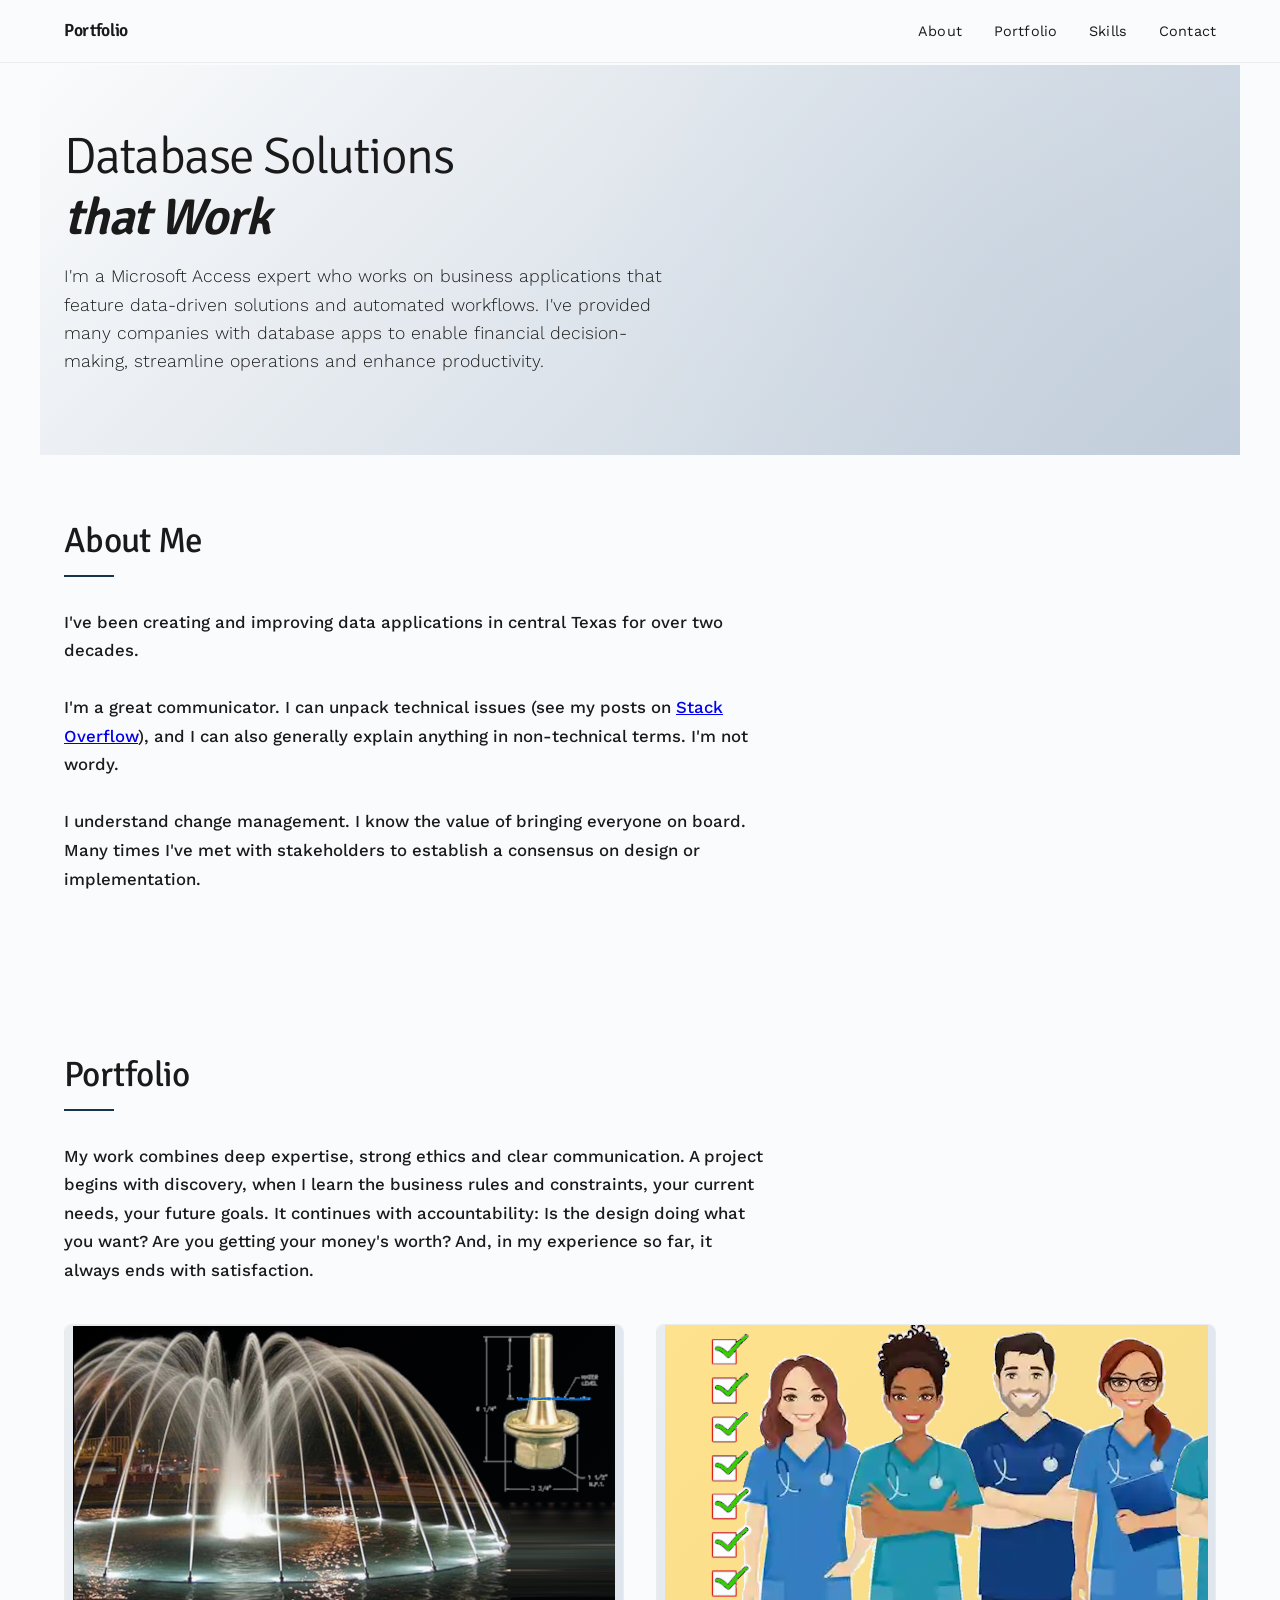
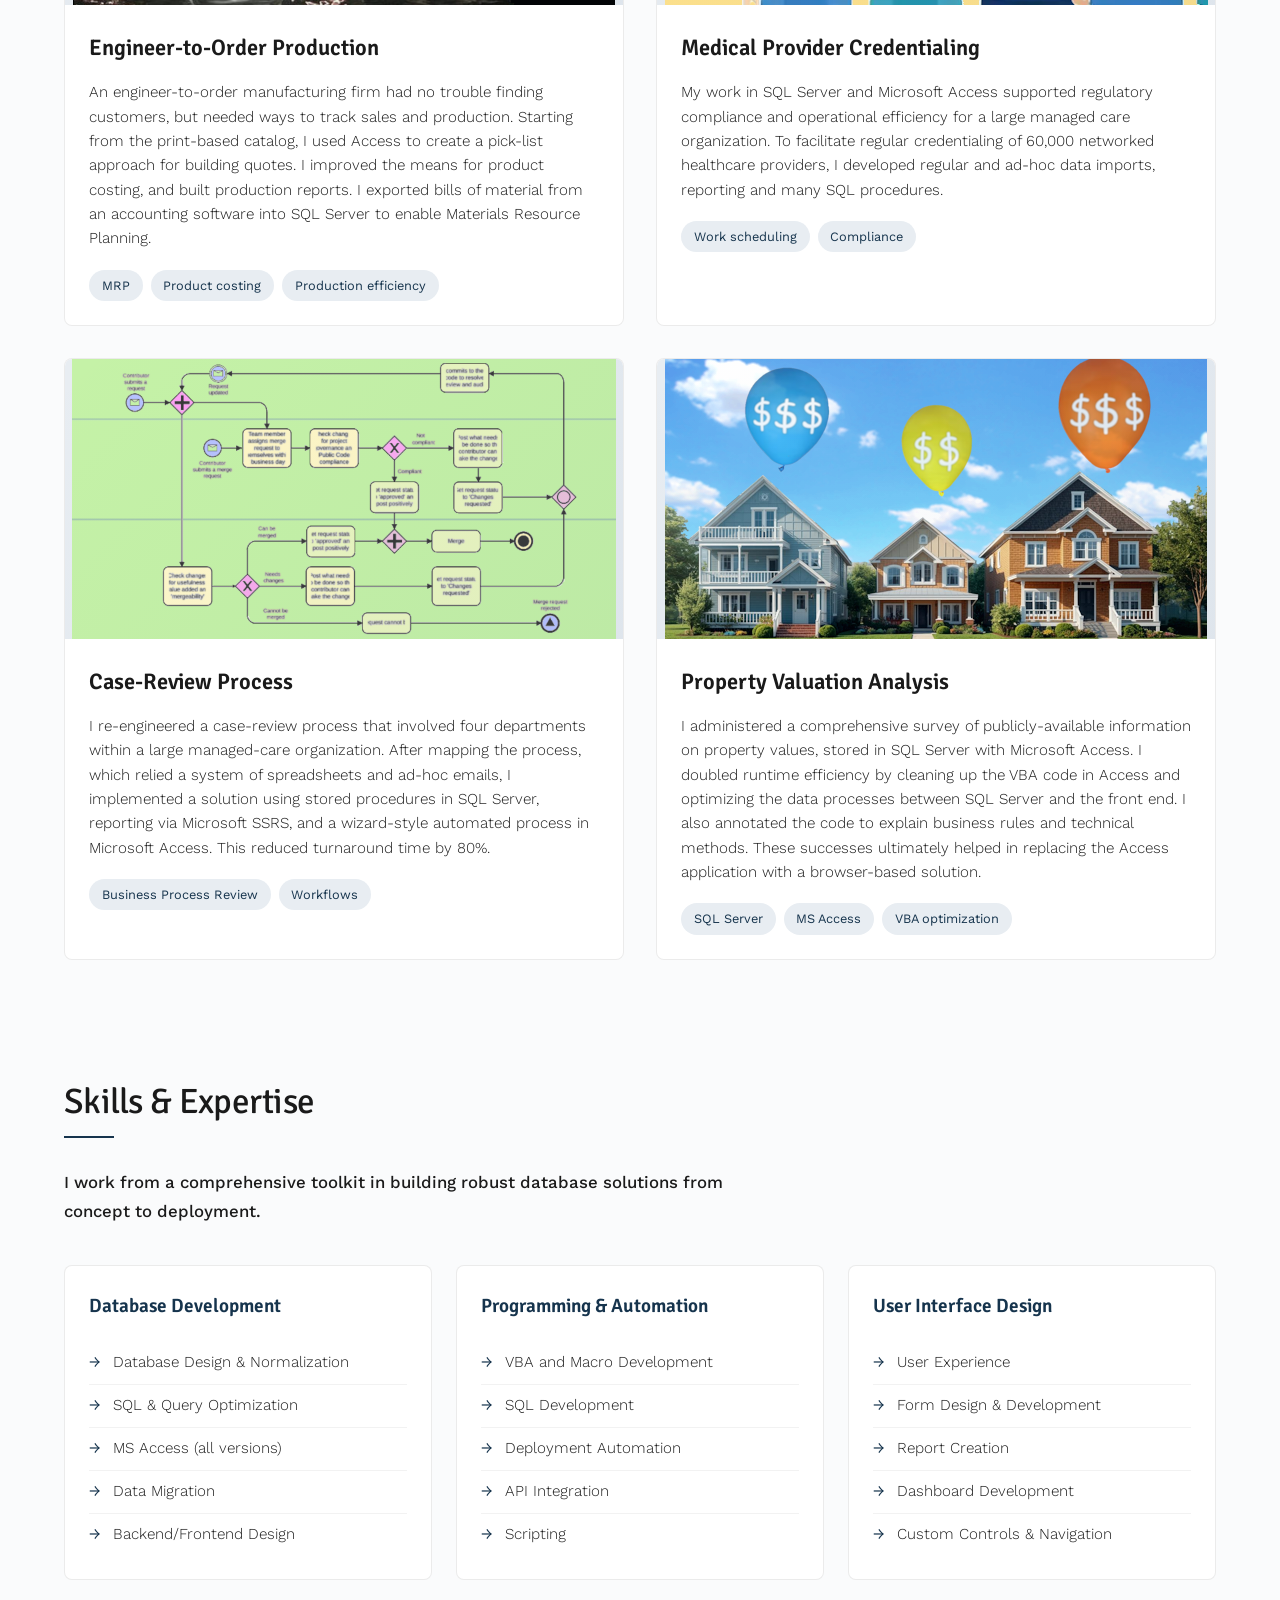
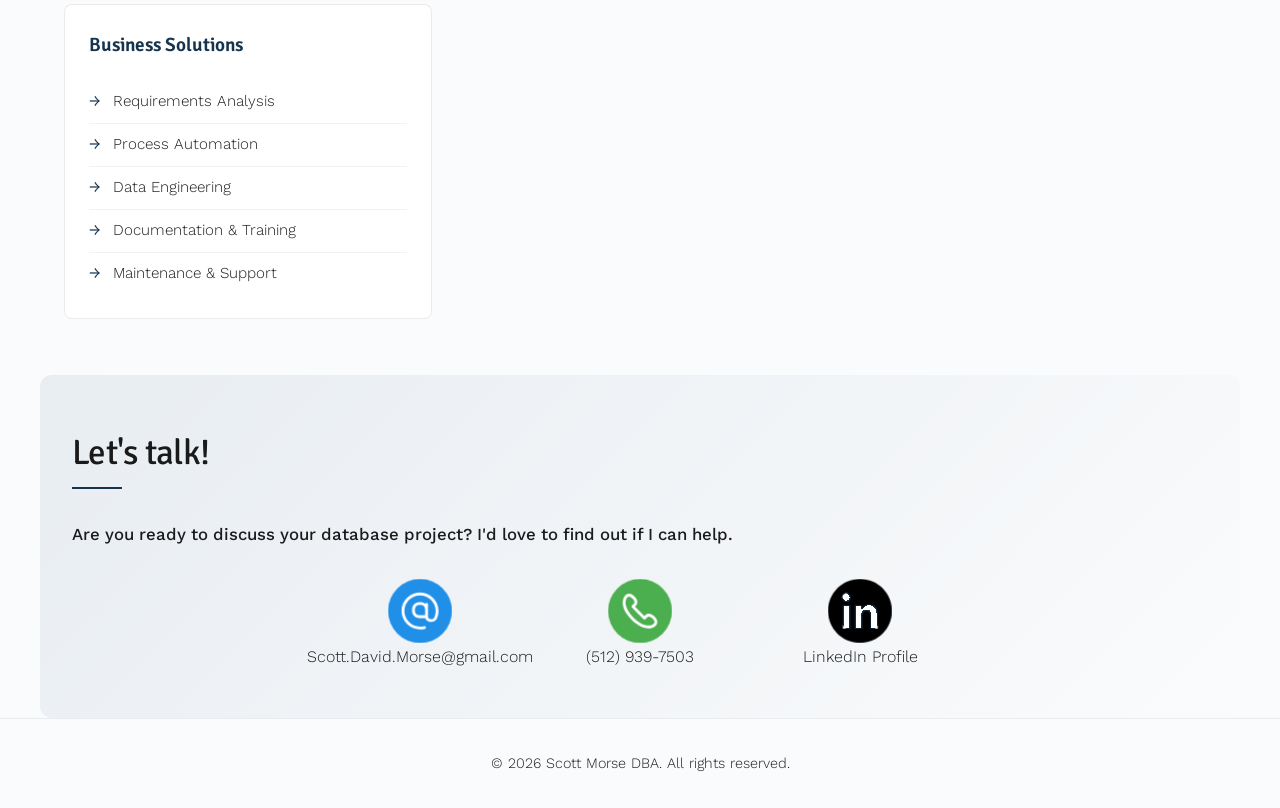
==== commit c7845ac9: "misc improvements improve 'about me' text fix style issues in 'contact' add TODO comments at top" ====
--- a/index.html
+++ b/index.html
@@ -1,4 +1,10 @@
 <!DOCTYPE html>
+
+<!---
+		TODO decide if I want to provide my phone number.
+		TODO decide about email. * dedicated gmail?  * ISP-provided?  
+-->
+
 <html lang="en">
 <!-- Hosted and rendered local have different results. -->
 <head>
@@ -40,9 +46,9 @@
         <p class="section-intro">
             I've been creating and improving data applications in central Texas for over two decades.  
 			</br></br>
-			My main talent is communication.  I can unpack technical issues (see my posts on <a href="https://stackoverflow.com/users/122139/smandoli">Stack Overflow</a>, and I'm equally able to present my work in non-technical terms.  Either way, the discussion is brief and clear.
+			I'm a great communicator.  I can unpack technical issues (see my posts on <a href="https://stackoverflow.com/users/122139/smandoli">Stack Overflow</a>), and I can also generally explain anything in non-technical terms.  I'm not wordy. 
             </br></br>
-            Another strength is change management.  I know the value of bringing everyone on board.  Many times, addressing a group of project stakeholders, I've successfully built a new consensus on design or implementation.  
+            I understand change management.  I know the value of bringing everyone on board.  Many times I've met with stakeholders to establish a consensus on design or implementation.  
         </p> 
 	</section>
 
--- a/style.css
+++ b/style.css
@@ -309,10 +309,14 @@
 	background: linear-gradient(135deg, var(--color-mist) 0%, var(--color-paper) 100%);
 	border-radius: 12px;
 	padding: 3rem 2rem;
-	text-align: center;
+	text-align: left;
 }
 #contact h2 {
-	margin-bottom: 1.5rem;
+	/*margin-bottom: 1rem;
+	justify-content: left;*/
+}
+.section-intro {
+		font-weight: 500;
 }
 .contact-info {
 	display: flex;
